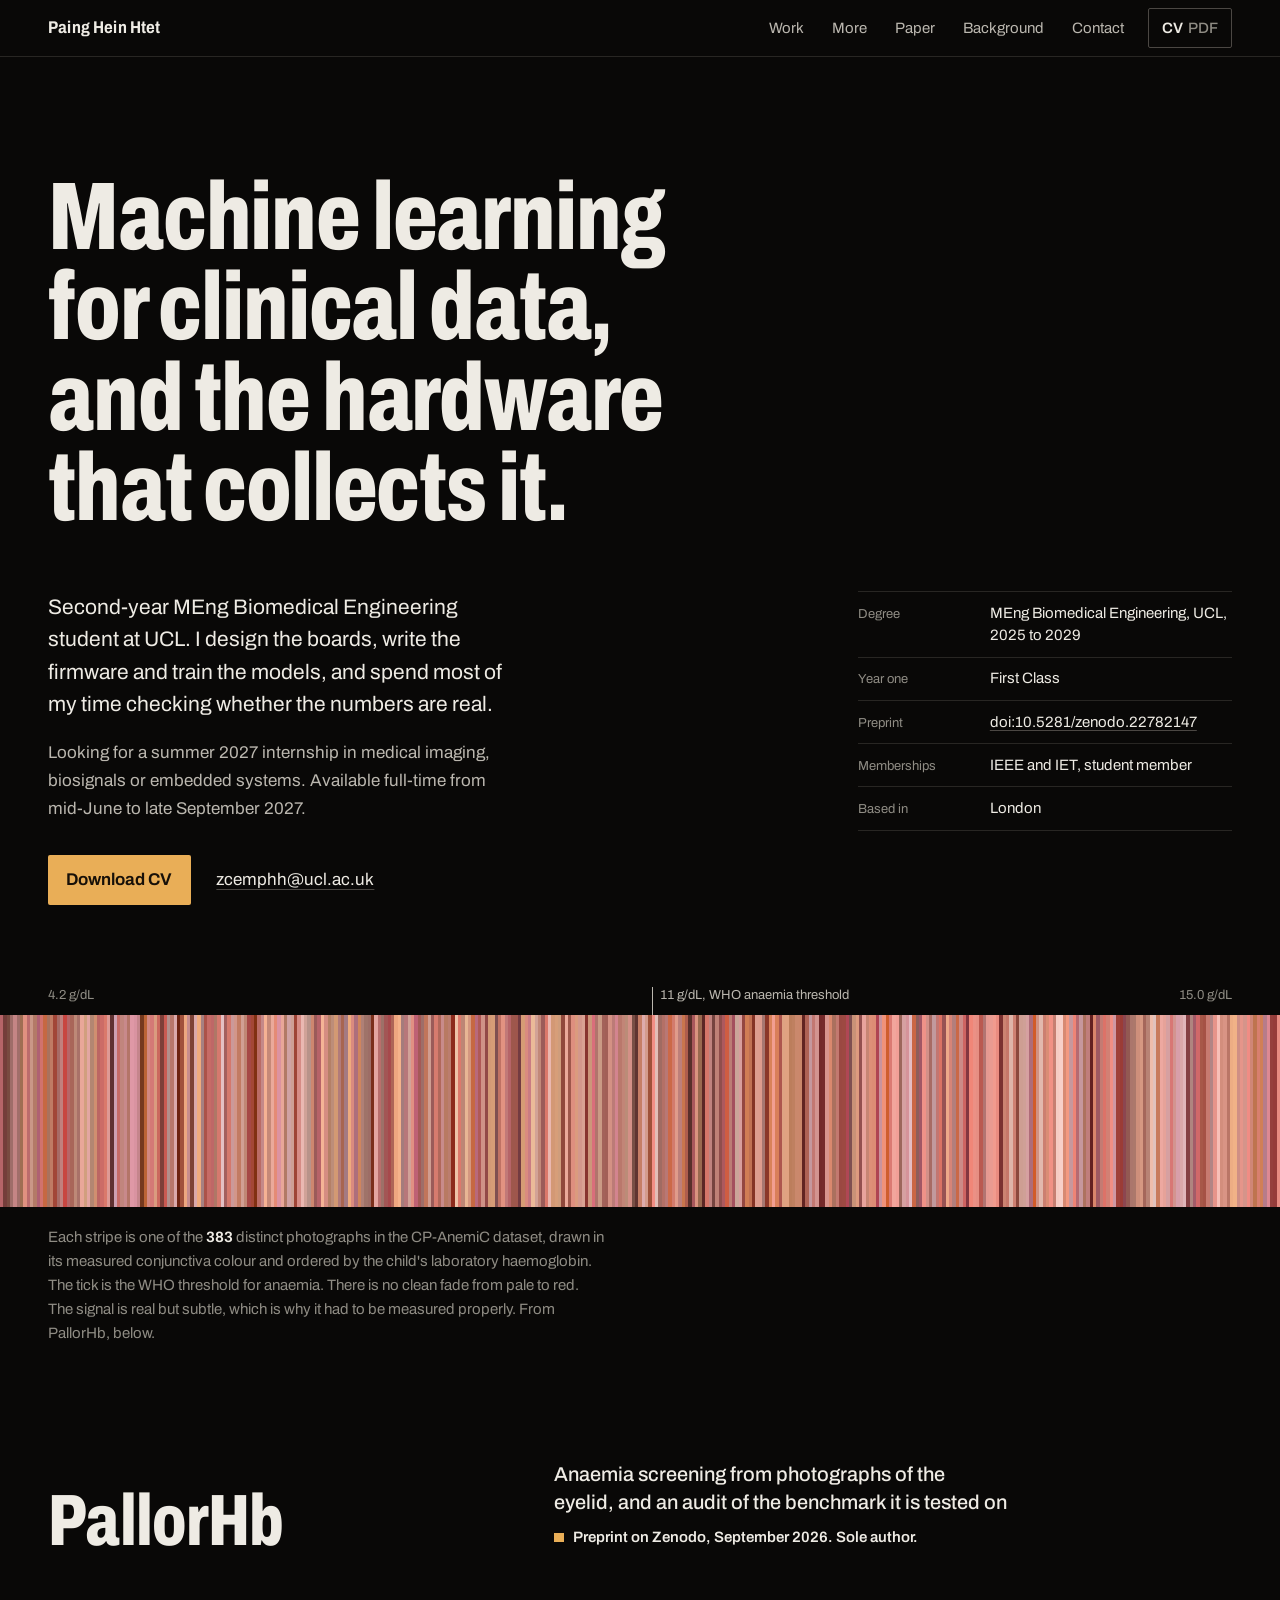
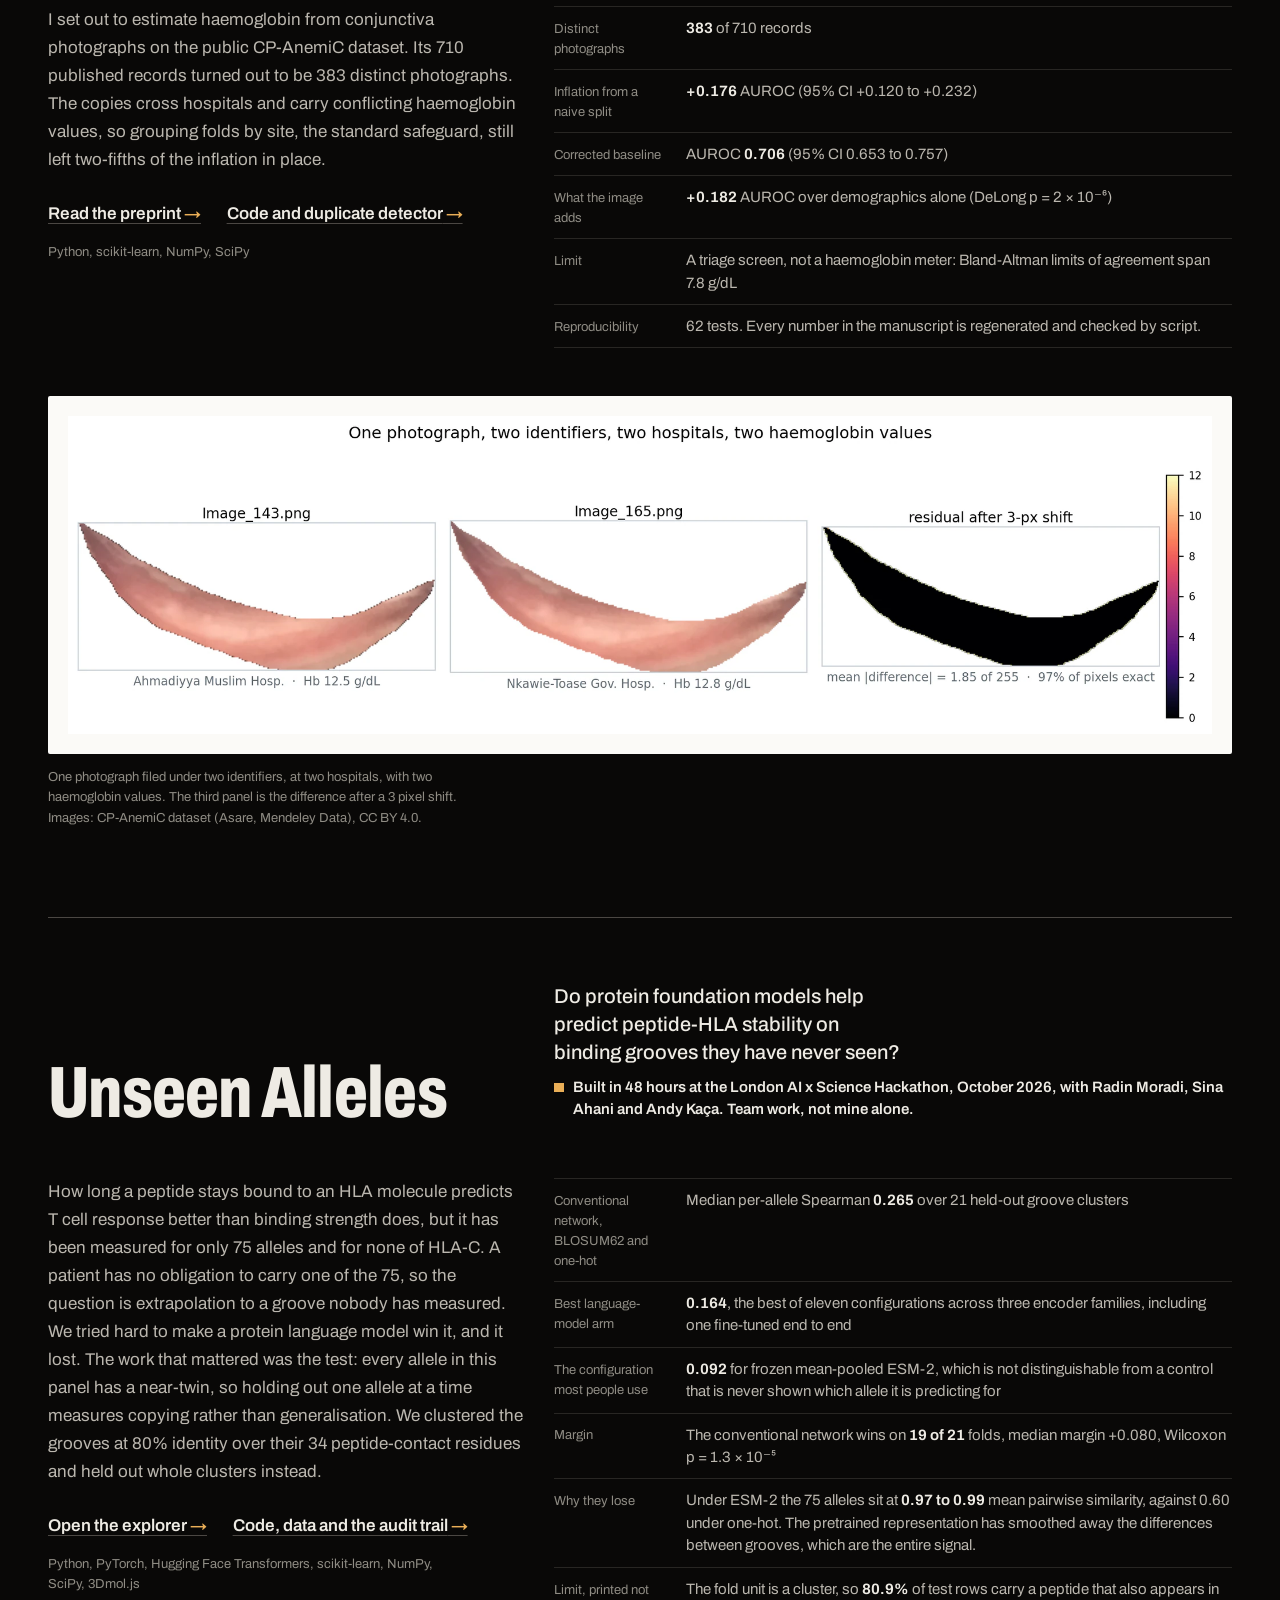
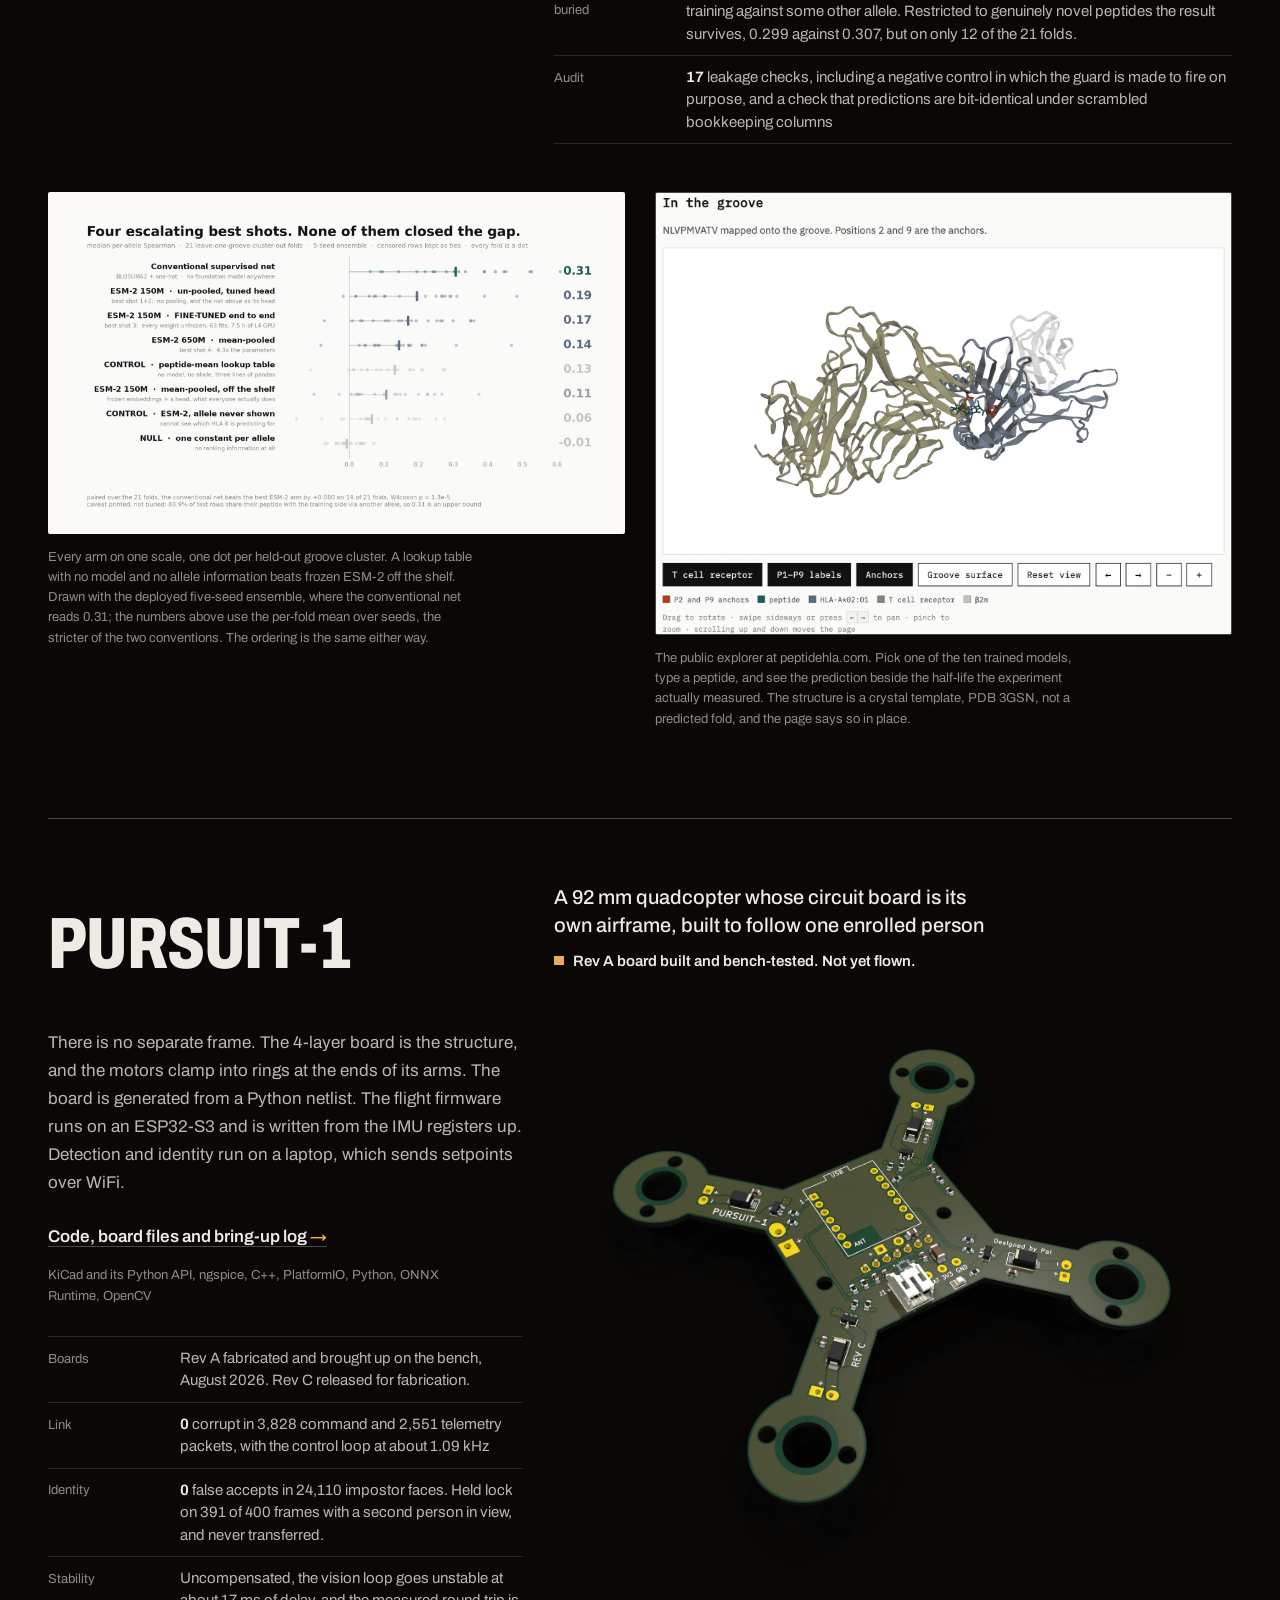
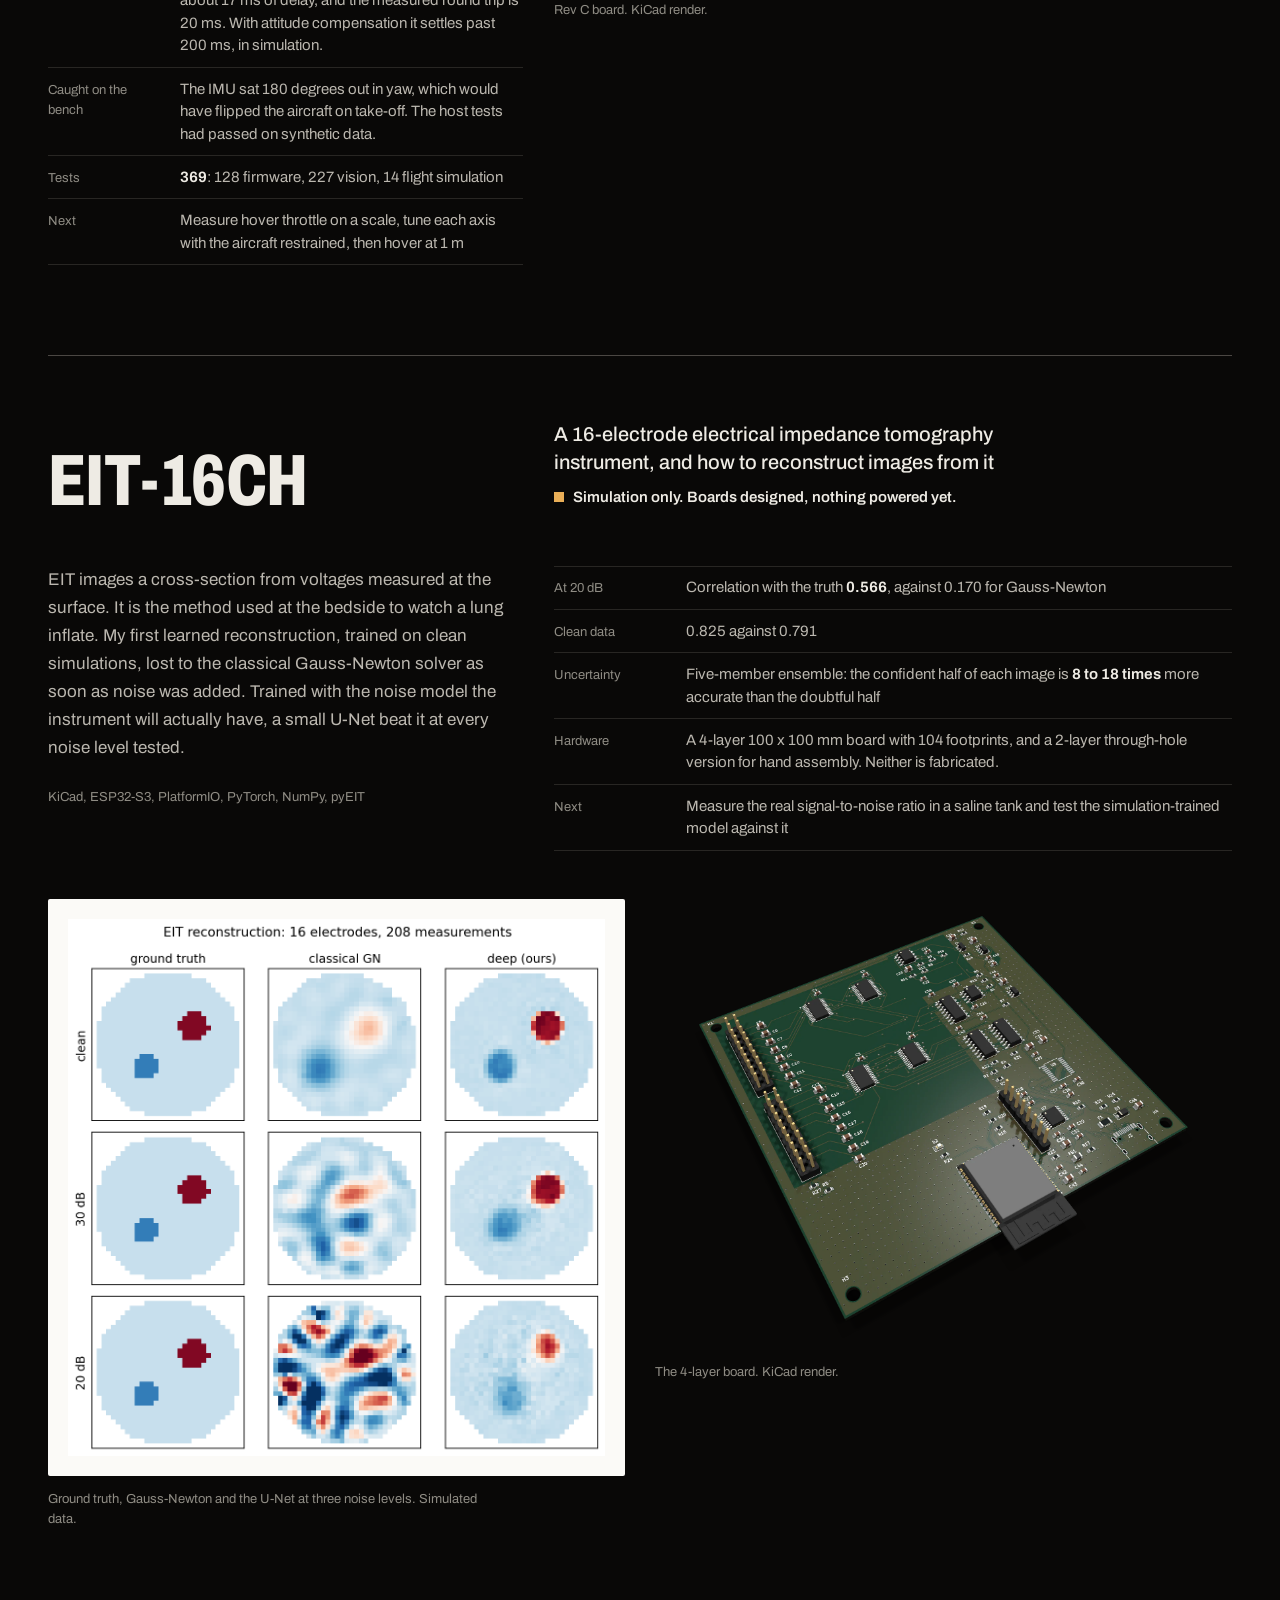
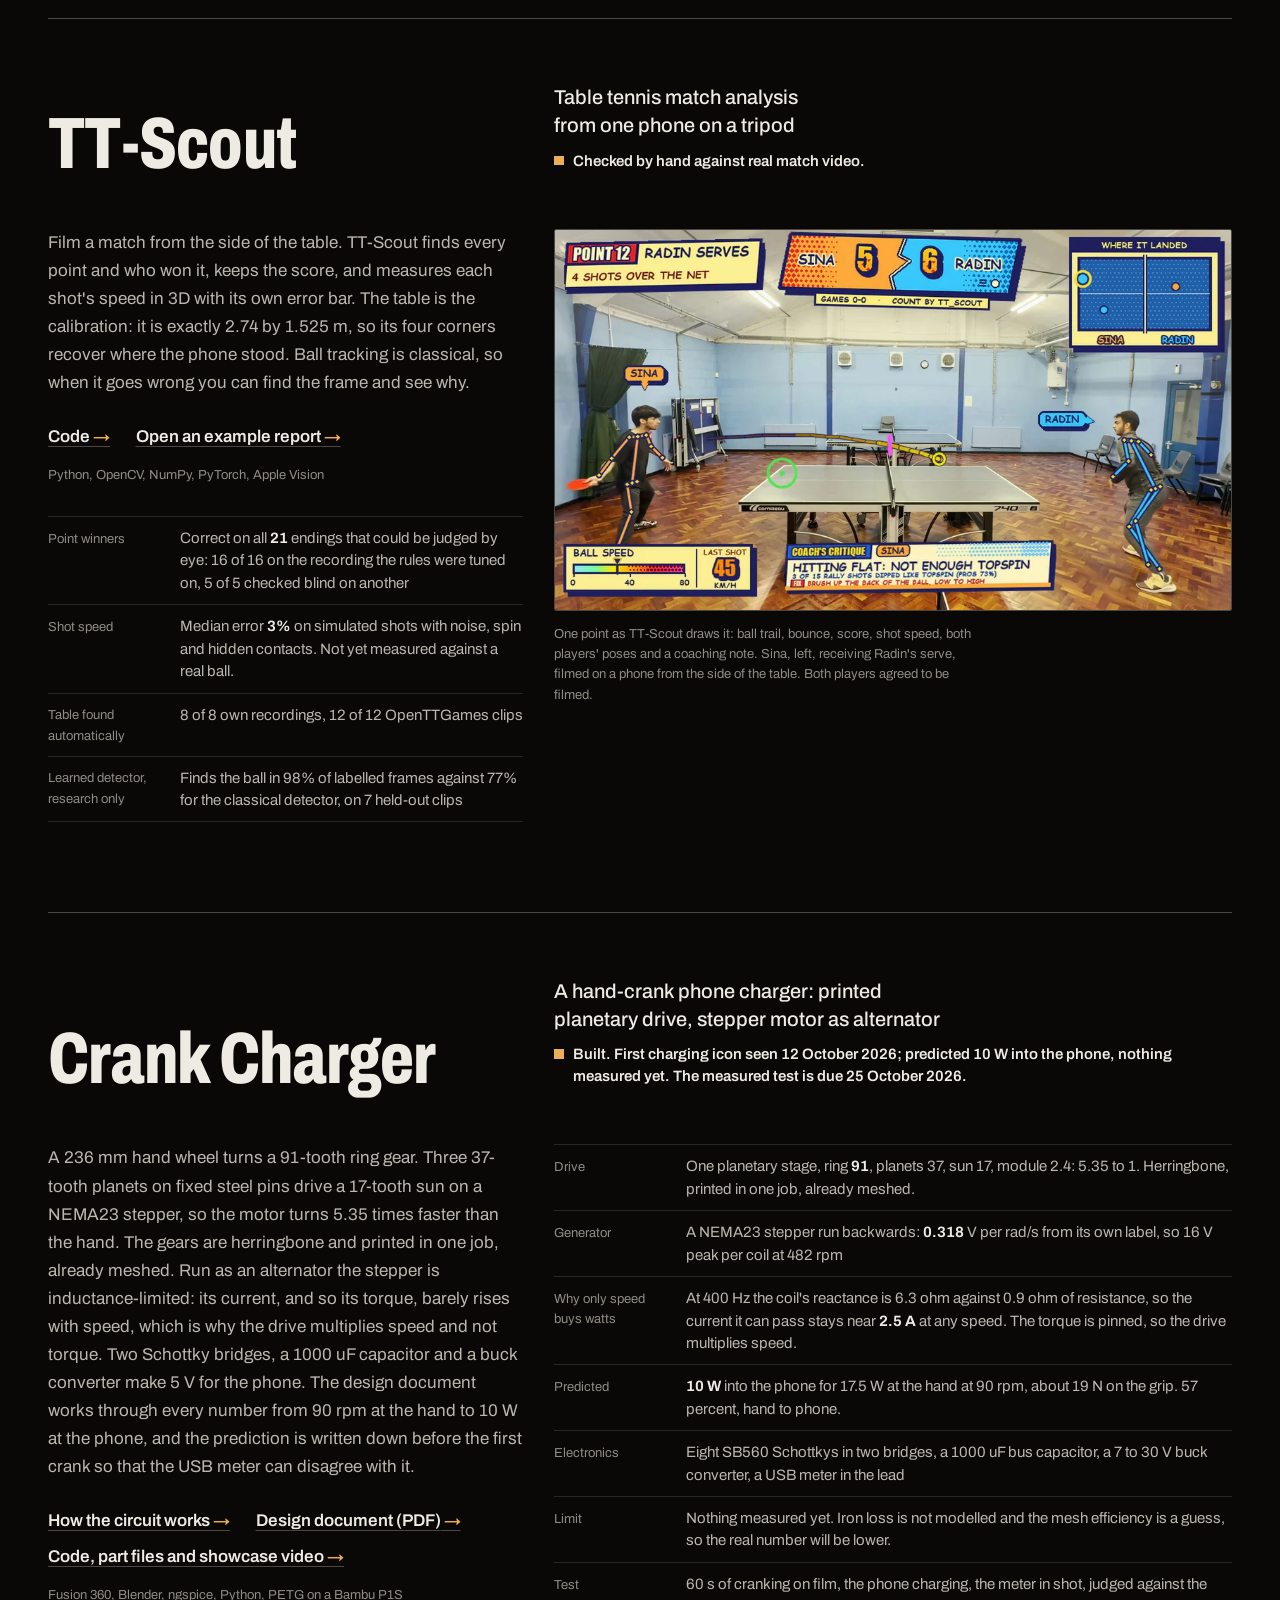
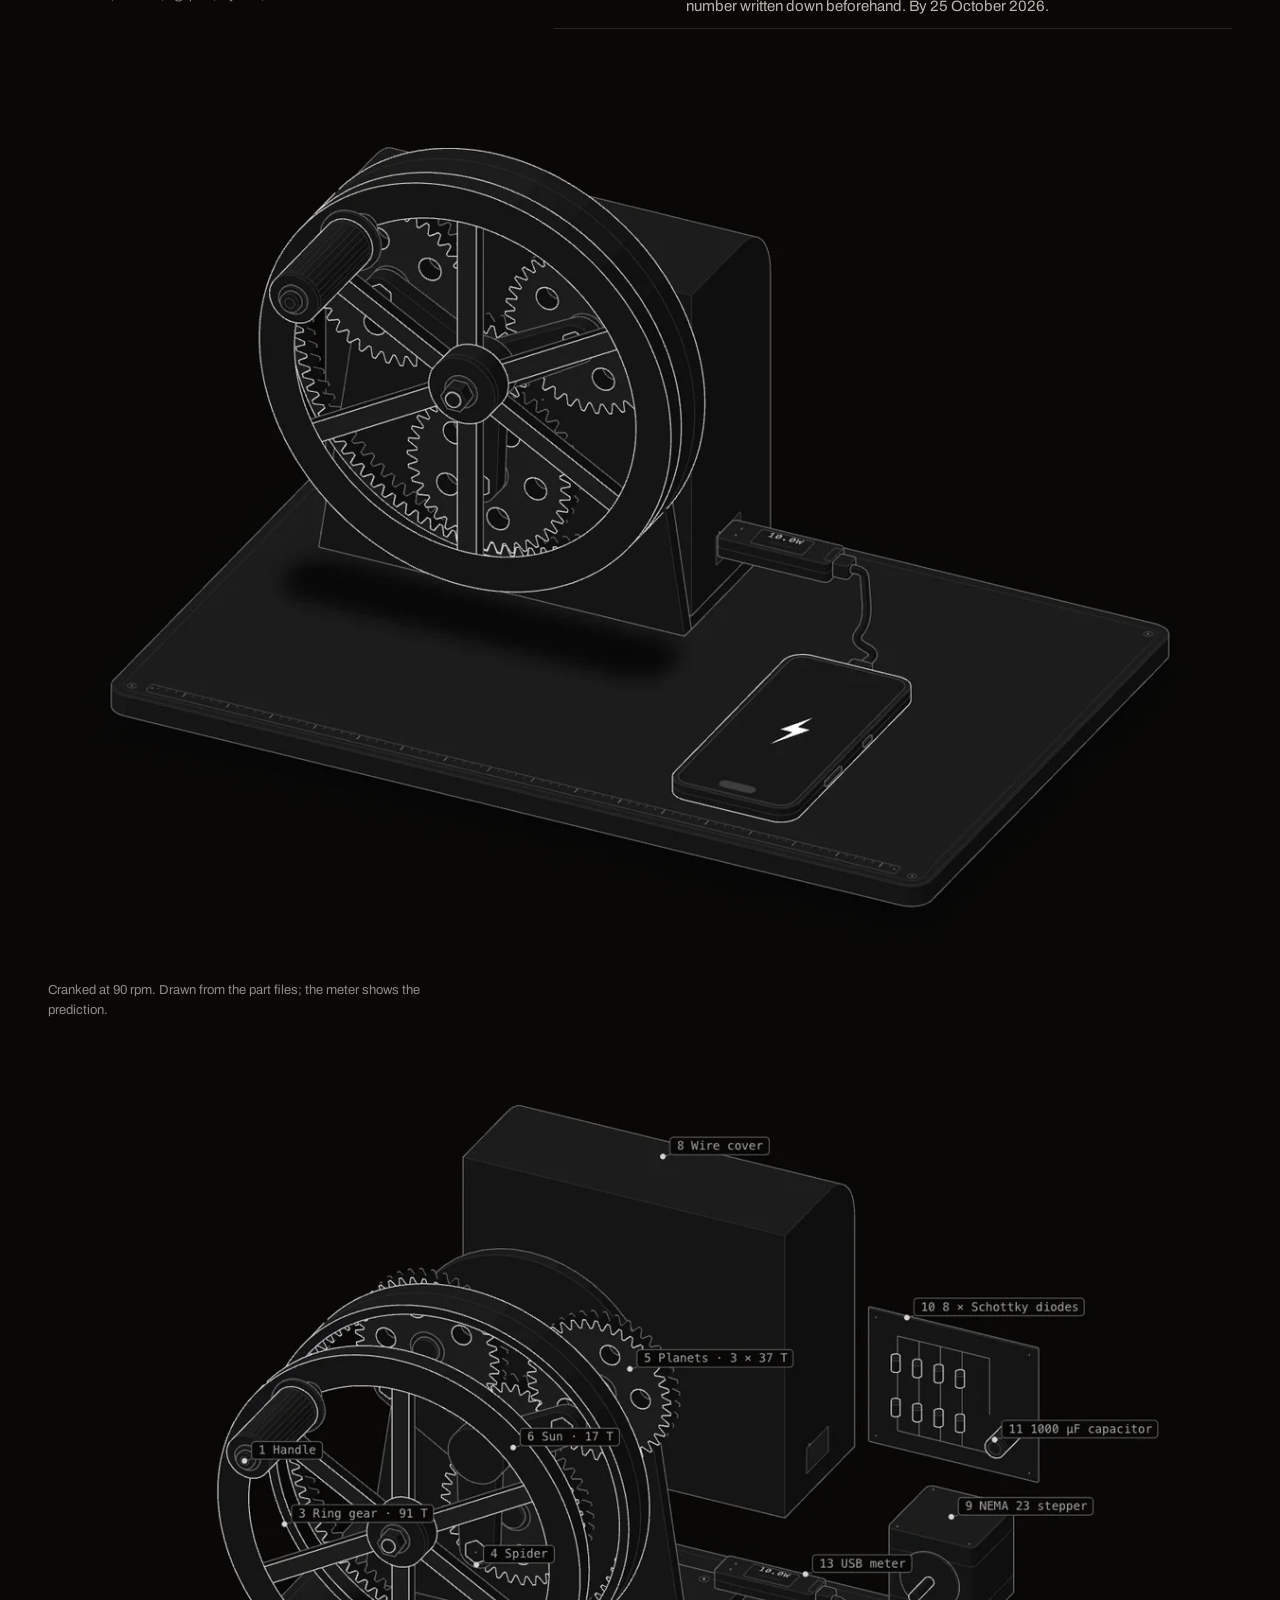
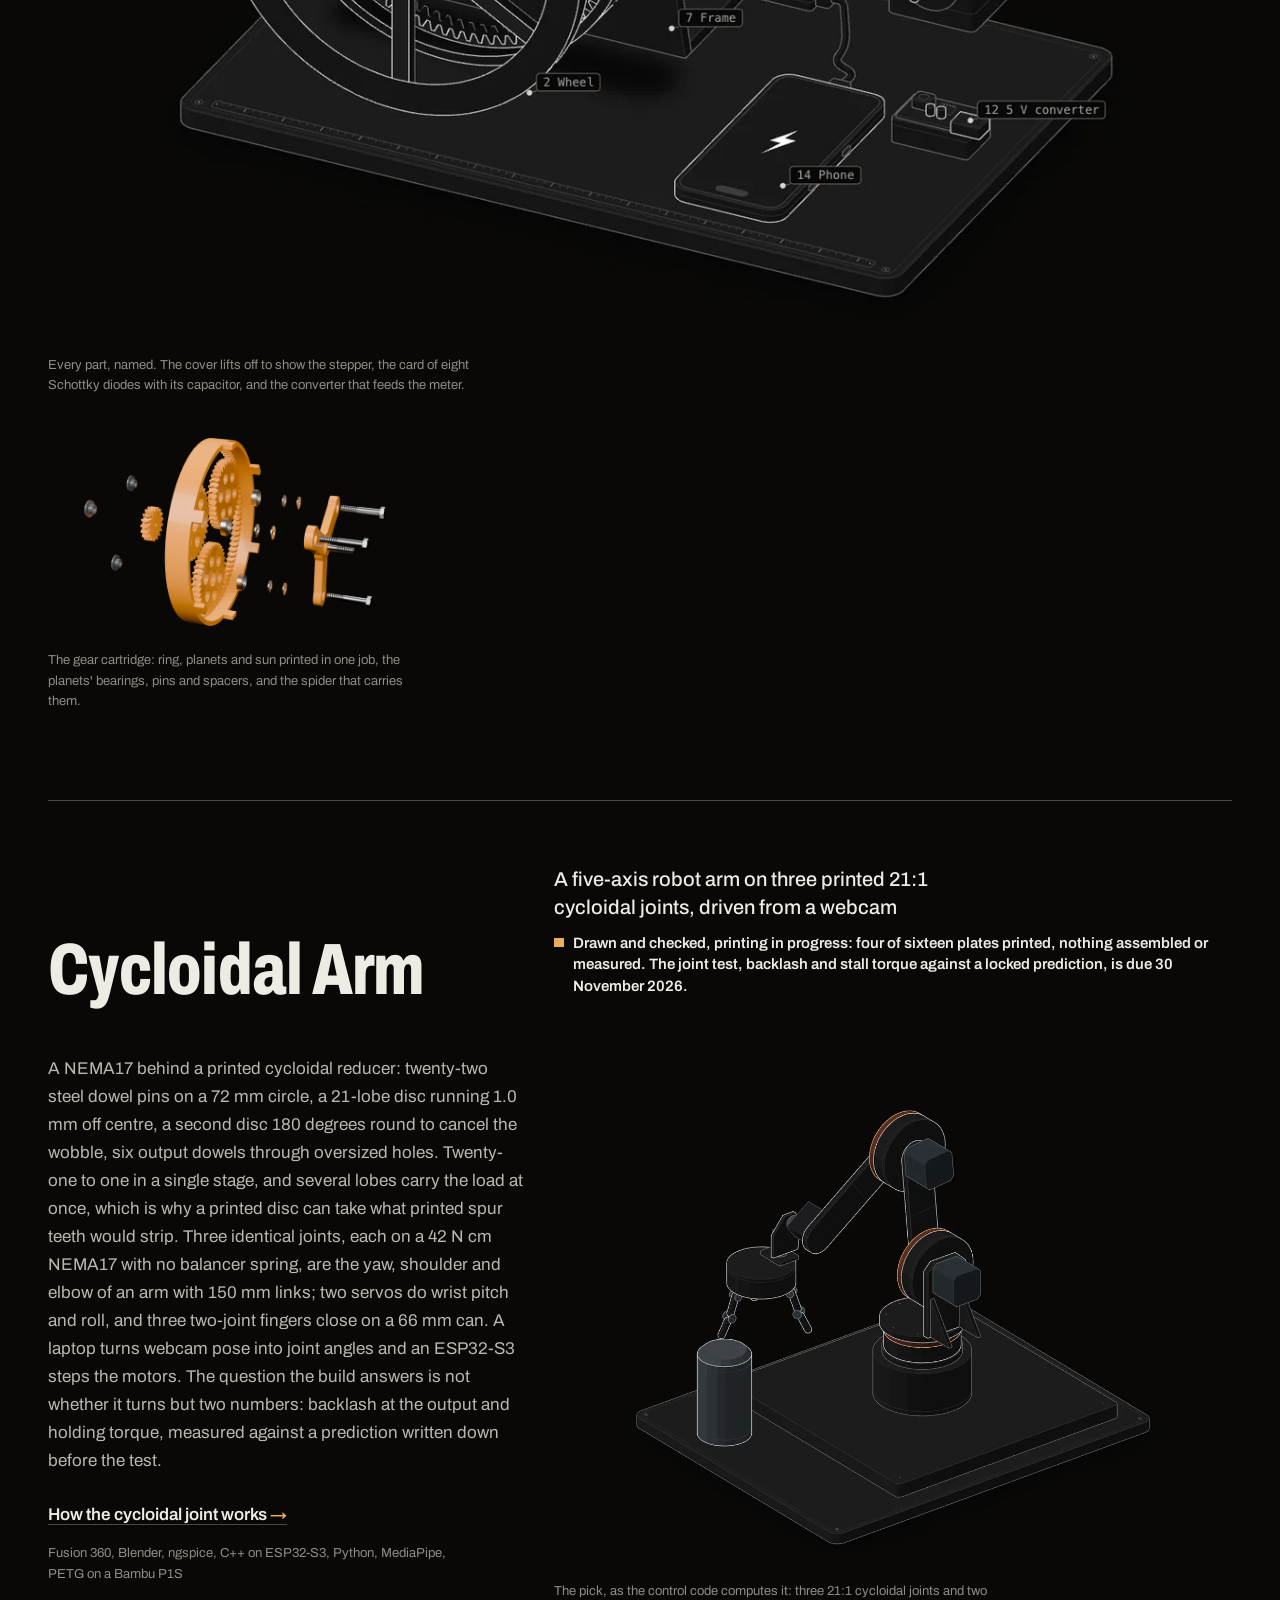
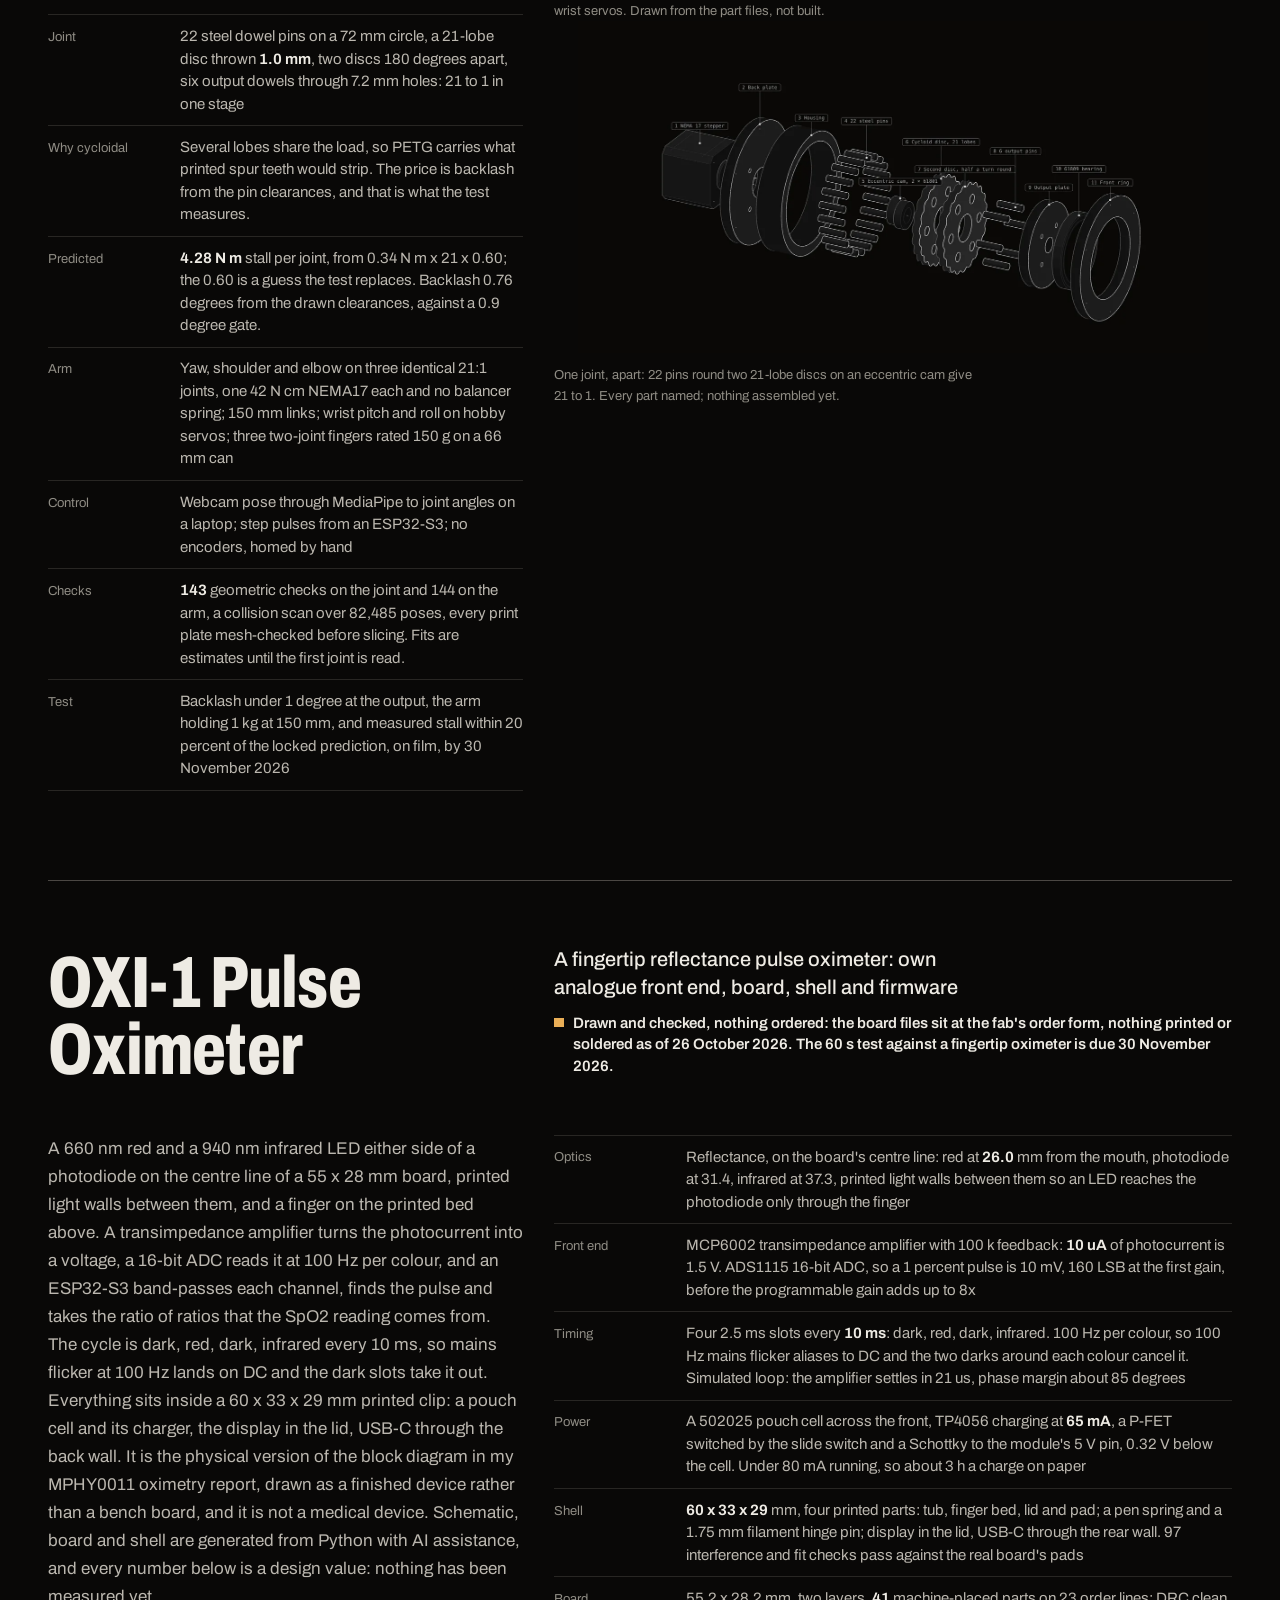
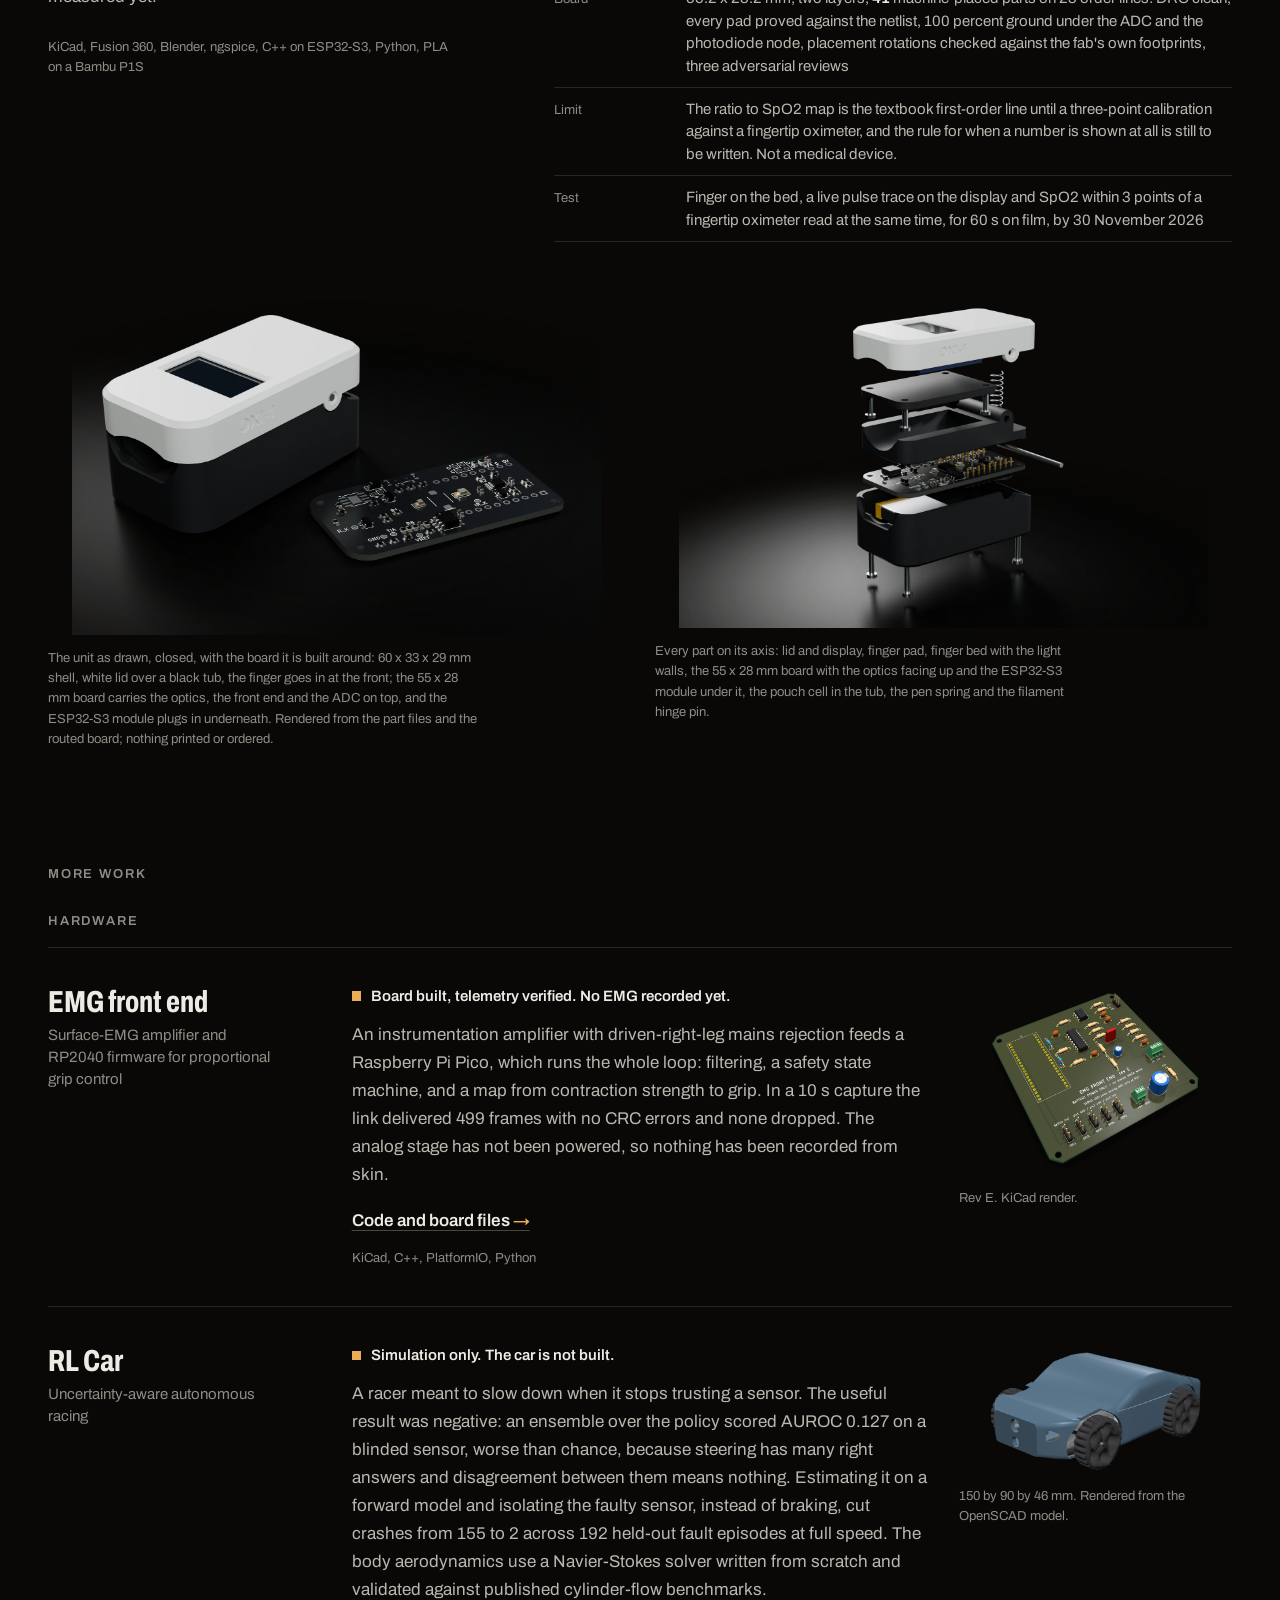
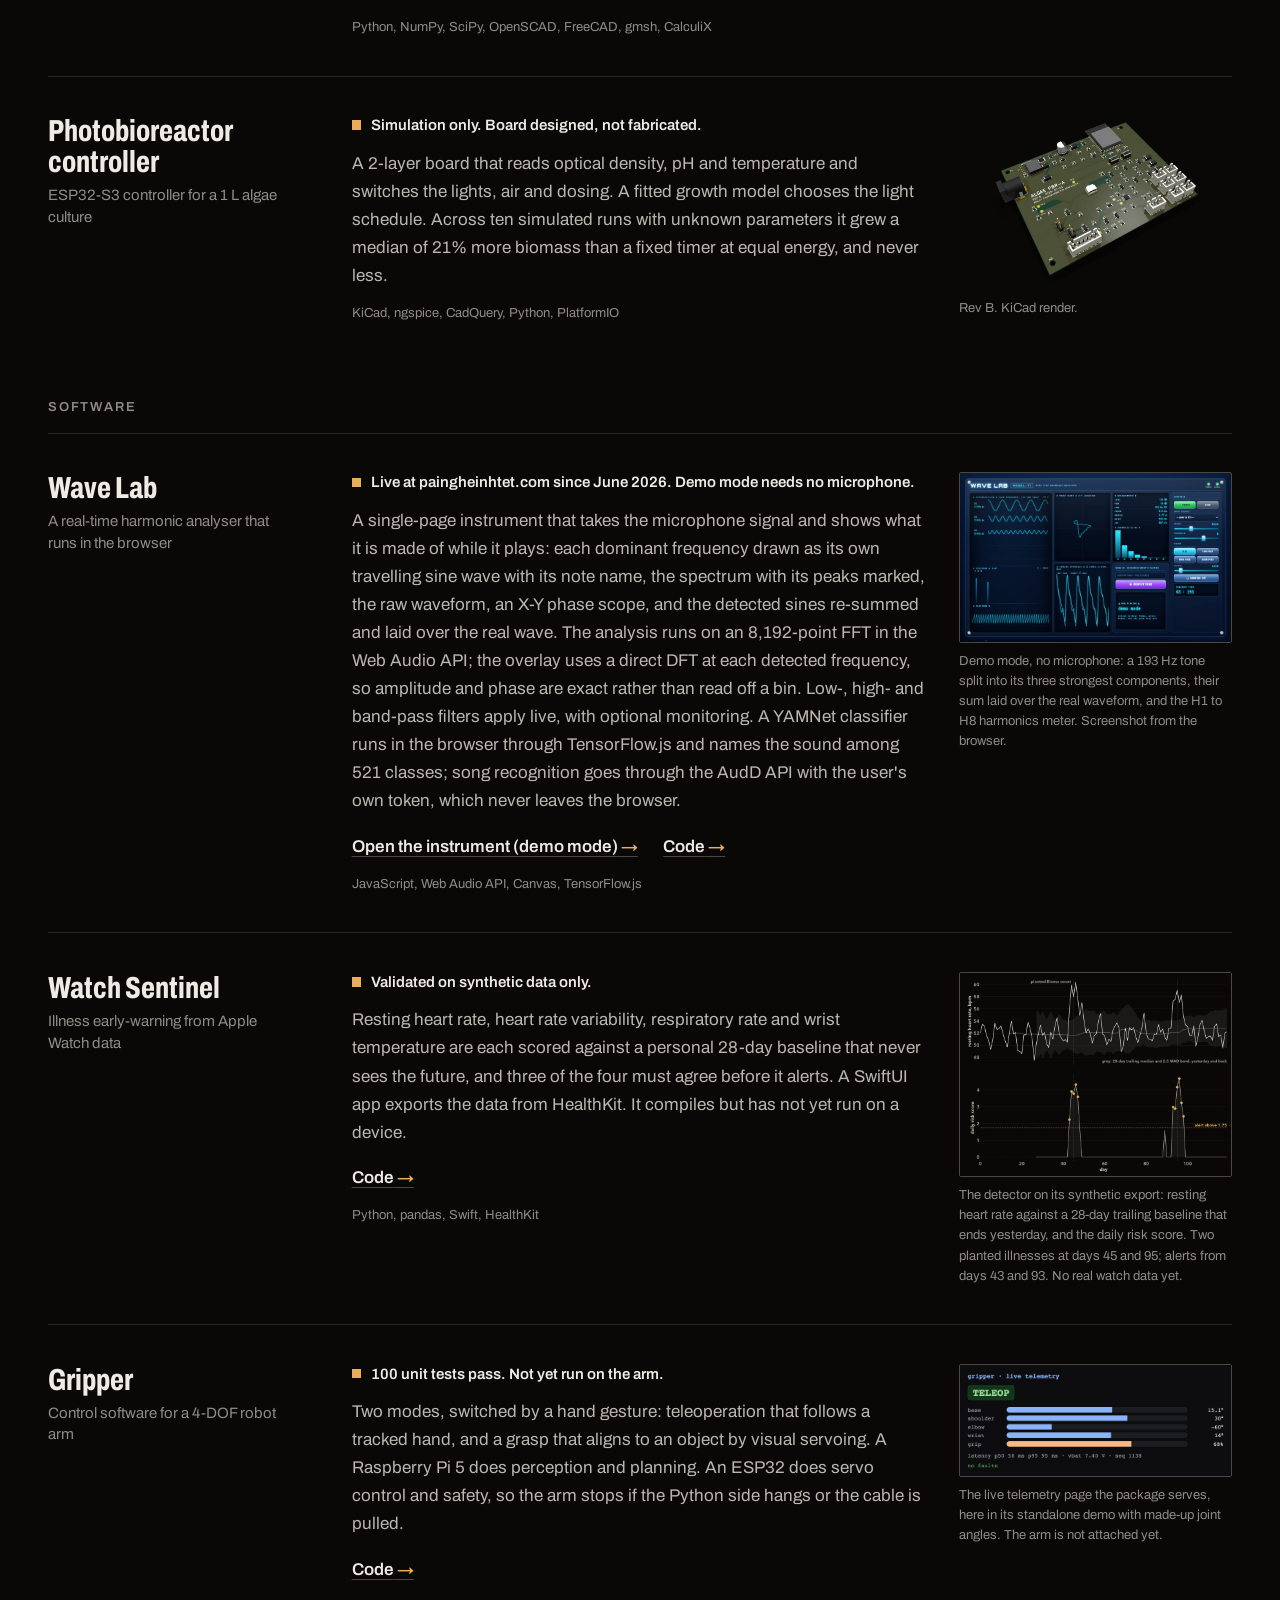
==== index.html @ 7e53668f "Cycloidal Arm: drop the old studio render; the video and the labelled joint replace it" ====
<!doctype html>
<!-- Generated by build.py from content/site.toml. Edit those, not this file. -->
<html lang="en">
<head>
<meta charset="utf-8">
<meta name="viewport" content="width=device-width, initial-scale=1">
<title>Paing Hein Htet</title>
<meta name="description" content="Biomedical engineering student at UCL working on machine learning for clinical data and the hardware that collects it. Preprint on duplicate leakage in a public anaemia benchmark.">
<meta name="author" content="Paing Hein Htet">
<meta name="color-scheme" content="dark">
<meta name="theme-color" content="#090807">
<link rel="canonical" href="https://paingheinhtet.com/">
<meta property="og:type" content="website">
<meta property="og:url" content="https://paingheinhtet.com/">
<meta property="og:site_name" content="Paing Hein Htet">
<meta property="og:title" content="Paing Hein Htet">
<meta property="og:description" content="Machine learning for clinical data, and the hardware that collects it. MEng Biomedical Engineering, UCL.">
<meta property="og:image" content="https://paingheinhtet.com/assets/og.png?v=bfe7c91bf0">
<meta property="og:image:width" content="1200">
<meta property="og:image:height" content="630">
<meta name="twitter:card" content="summary_large_image">
<meta name="twitter:title" content="Paing Hein Htet">
<meta name="twitter:description" content="Machine learning for clinical data, and the hardware that collects it. MEng Biomedical Engineering, UCL.">
<meta name="twitter:image" content="https://paingheinhtet.com/assets/og.png?v=bfe7c91bf0">
<link rel="preconnect" href="https://fonts.googleapis.com">
<link rel="preconnect" href="https://fonts.gstatic.com" crossorigin>
<link rel="stylesheet" href="https://fonts.googleapis.com/css2?family=Archivo:wdth,wght@62..125,100..900&amp;display=swap">
<link rel="stylesheet" href="styles.css?v=2b6fef7b3e">
<script type="application/ld+json">
{
  "@context": "https://schema.org",
  "@type": "Person",
  "name": "Paing Hein Htet",
  "url": "https://paingheinhtet.com/",
  "email": "mailto:zcemphh@ucl.ac.uk",
  "address": {
    "@type": "PostalAddress",
    "addressLocality": "London"
  },
  "alumniOf": {
    "@type": "CollegeOrUniversity",
    "name": "University College London"
  },
  "sameAs": [
    "https://github.com/Pai-88",
    "https://www.linkedin.com/in/paing-hein-htet-3115b4373",
    "https://orcid.org/0009-0004-1172-0852",
    "https://www.kaggle.com/painghtetsw"
  ]
}
</script>
</head>
<body>
<a class="skip" href="#work">Skip to the work</a>

<header class="bar">
  <div class="wrap bar__in">
    <a class="bar__name" href="#top">Paing Hein Htet</a>
    <nav aria-label="Sections">
      <a href="#work">Work</a>
      <a href="#more">More</a>
      <a href="#publication">Paper</a>
      <a href="#background">Background</a>
      <a href="#contact">Contact</a>
    </nav>
    <a class="bar__cv" href="cv.pdf">CV <span>PDF</span></a>
  </div>
</header>

<main id="top">

<section class="hero wrap">
  <h1>Machine learning for clinical data, and the hardware that collects it.</h1>
  <div class="hero__cols">
    <div class="hero__text">
      <p class="lead">Second-year MEng Biomedical Engineering student at UCL. I design the boards, write the firmware and train the models, and spend most of my time checking whether the numbers are real.</p>
      <p class="avail">Looking for a summer 2027 internship in medical imaging, biosignals or embedded systems. Available full-time from mid-June to late September 2027.</p>
      <p class="actions">
        <a class="btn" href="cv.pdf">Download CV</a>
        <a href="mailto:zcemphh@ucl.ac.uk">zcemphh@ucl.ac.uk</a>
      </p>
    </div>
    <dl class="kv hero__facts">
        <div><dt>Degree</dt><dd>MEng Biomedical Engineering, UCL, 2025 to 2029</dd></div>
        <div><dt>Year one</dt><dd>First Class</dd></div>
        <div><dt>Preprint</dt><dd><a href="https://doi.org/10.5281/zenodo.22782147">doi:10.5281/zenodo.22782147</a></dd></div>
        <div><dt>Memberships</dt><dd>IEEE and IET, student member</dd></div>
        <div><dt>Based in</dt><dd>London</dd></div>
    </dl>
  </div>
</section>

<figure class="band">
  <div class="band__axis" aria-hidden="true">
    <span class="band__low">4.2 g/dL</span>
    <span class="band__mark" style="left:50.9%">11 g/dL<i>, WHO anaemia threshold</i></span>
    <span class="band__high">15.0 g/dL</span>
  </div>
  <img class="band__img" src="assets/img/pallorhb_stripes.png" width="2298" height="8" alt="A band of 383 vertical stripes in shades of pink, red and brown, one per photograph, with no visible trend from left to right">
  <figcaption class="wrap"><span>Each stripe is one of the <b>383</b> distinct photographs in the CP-AnemiC dataset, drawn in its measured conjunctiva colour and ordered by the child&#x27;s laboratory haemoglobin. The tick is the WHO threshold for anaemia. There is no clean fade from pale to red. The signal is real but subtle, which is why it had to be measured properly. From PallorHb, below.</span></figcaption>
</figure>

<section class="section wrap" id="work">
  <h2 class="vh">Selected work</h2>
  <article class="work work--wide" id="pallorhb">
    <header class="work__head">
      <h3 class="work__name">PallorHb</h3>
      <div class="work__intro">
        <p class="work__what">Anaemia screening from photographs of the eyelid, and an audit of the benchmark it is tested on</p>
        <p class="status"><span class="mark" aria-hidden="true"></span>Preprint on Zenodo, September 2026. Sole author.</p>
      </div>
    </header>
    <div class="work__body">
      <div class="work__text">
        <p class="work__summary">I set out to estimate haemoglobin from conjunctiva photographs on the public CP-AnemiC dataset. Its 710 published records turned out to be 383 distinct photographs. The copies cross hospitals and carry conflicting haemoglobin values, so grouping folds by site, the standard safeguard, still left two-fifths of the inflation in place.</p>
        <div class="work__more"><p class="links"><a href="https://doi.org/10.5281/zenodo.22782147">Read the preprint</a><a href="https://github.com/Pai-88/pallor-hb">Code and duplicate detector</a></p><p class="tools">Python, scikit-learn, NumPy, SciPy</p></div>
      </div>
      <dl class="kv">
        <div><dt>Distinct photographs</dt><dd><b>383</b> of 710 records</dd></div>
        <div><dt>Inflation from a naive split</dt><dd><b>+0.176</b> AUROC (95% CI +0.120 to +0.232)</dd></div>
        <div><dt>Corrected baseline</dt><dd>AUROC <b>0.706</b> (95% CI 0.653 to 0.757)</dd></div>
        <div><dt>What the image adds</dt><dd><b>+0.182</b> AUROC over demographics alone (DeLong p = 2 × 10⁻⁶)</dd></div>
        <div><dt>Limit</dt><dd>A triage screen, not a haemoglobin meter: Bland-Altman limits of agreement span 7.8 g/dL</dd></div>
        <div><dt>Reproducibility</dt><dd>62 tests. Every number in the manuscript is regenerated and checked by script.</dd></div>
      </dl>
      <div class="work__figs">
        <figure class="fig fig--plate"><div class="fig__in"><img src="assets/img/pallorhb_pair.webp" width="2000" height="556" alt="Figure from the preprint: the same conjunctiva photograph filed as Image_143 at one hospital with haemoglobin 12.5 g/dL and as Image_165 at another with 12.8 g/dL, beside the near-zero difference between them after a 3 pixel shift" loading="lazy" decoding="async"></div><figcaption>One photograph filed under two identifiers, at two hospitals, with two haemoglobin values. The third panel is the difference after a 3 pixel shift. Images: CP-AnemiC dataset (Asare, Mendeley Data), CC BY 4.0.</figcaption></figure>
      </div>
    </div>
  </article>
  <article class="work work--wide" id="unseenalleles">
    <header class="work__head">
      <h3 class="work__name">Unseen Alleles</h3>
      <div class="work__intro">
        <p class="work__what">Do protein foundation models help predict peptide-HLA stability on binding grooves they have never seen?</p>
        <p class="status"><span class="mark" aria-hidden="true"></span>Built in 48 hours at the London AI x Science Hackathon, October 2026, with Radin Moradi, Sina Ahani and Andy Kaça. Team work, not mine alone.</p>
      </div>
    </header>
    <div class="work__body">
      <div class="work__text">
        <p class="work__summary">How long a peptide stays bound to an HLA molecule predicts T cell response better than binding strength does, but it has been measured for only 75 alleles and for none of HLA-C. A patient has no obligation to carry one of the 75, so the question is extrapolation to a groove nobody has measured. We tried hard to make a protein language model win it, and it lost. The work that mattered was the test: every allele in this panel has a near-twin, so holding out one allele at a time measures copying rather than generalisation. We clustered the grooves at 80% identity over their 34 peptide-contact residues and held out whole clusters instead.</p>
        <div class="work__more"><p class="links"><a href="https://peptidehla.com">Open the explorer</a><a href="https://github.com/Pai-88/peptide-hla-stability">Code, data and the audit trail</a></p><p class="tools">Python, PyTorch, Hugging Face Transformers, scikit-learn, NumPy, SciPy, 3Dmol.js</p></div>
      </div>
      <dl class="kv">
        <div><dt>Conventional network, BLOSUM62 and one-hot</dt><dd>Median per-allele Spearman <b>0.265</b> over 21 held-out groove clusters</dd></div>
        <div><dt>Best language-model arm</dt><dd><b>0.164</b>, the best of eleven configurations across three encoder families, including one fine-tuned end to end</dd></div>
        <div><dt>The configuration most people use</dt><dd><b>0.092</b> for frozen mean-pooled ESM-2, which is not distinguishable from a control that is never shown which allele it is predicting for</dd></div>
        <div><dt>Margin</dt><dd>The conventional network wins on <b>19 of 21</b> folds, median margin +0.080, Wilcoxon p = 1.3 × 10⁻⁵</dd></div>
        <div><dt>Why they lose</dt><dd>Under ESM-2 the 75 alleles sit at <b>0.97 to 0.99</b> mean pairwise similarity, against 0.60 under one-hot. The pretrained representation has smoothed away the differences between grooves, which are the entire signal.</dd></div>
        <div><dt>Limit, printed not buried</dt><dd>The fold unit is a cluster, so <b>80.9%</b> of test rows carry a peptide that also appears in training against some other allele. Restricted to genuinely novel peptides the result survives, 0.299 against 0.307, but on only 12 of the 21 folds.</dd></div>
        <div><dt>Audit</dt><dd><b>17</b> leakage checks, including a negative control in which the guard is made to fire on purpose, and a check that predictions are bit-identical under scrambled bookkeeping columns</dd></div>
      </dl>
      <div class="work__figs">
        <figure class="fig fig--plate"><div class="fig__in"><img src="assets/img/unseen_alleles_ladder.webp" width="1600" height="900" alt="A ladder chart titled Four escalating best shots, none of them closed the gap. Eight rows, one per model, each a horizontal line of 21 dots with a thick median tick. The conventional supervised net sits highest at 0.31, then ESM-2 un-pooled at 0.19, fine-tuned at 0.17, ESM-2 650M at 0.14, a peptide-mean lookup table at 0.13, off-the-shelf ESM-2 at 0.11, an allele-blind control at 0.06 and a null at minus 0.01." loading="lazy" decoding="async"></div><figcaption>Every arm on one scale, one dot per held-out groove cluster. A lookup table with no model and no allele information beats frozen ESM-2 off the shelf. Drawn with the deployed five-seed ensemble, where the conventional net reads 0.31; the numbers above use the per-fold mean over seeds, the stricter of the two conventions. The ordering is the same either way.</figcaption></figure>
        <figure class="fig fig--frame"><div class="fig__in"><img src="assets/img/unseen_alleles_explorer.webp" width="1600" height="1228" alt="The explorer&#x27;s structure tab: a nine-residue peptide in teal lying in the slate binding groove of HLA-A*02:01, its two anchor positions in brick, with a T cell receptor in olive docked across the top, above buttons for the receptor, the position labels, the anchors and the groove surface." loading="lazy" decoding="async"></div><figcaption>The public explorer at peptidehla.com. Pick one of the ten trained models, type a peptide, and see the prediction beside the half-life the experiment actually measured. The structure is a crystal template, PDB 3GSN, not a predicted fold, and the page says so in place.</figcaption></figure>
      </div>
    </div>
  </article>
  <article class="work work--side" id="pursuit">
    <header class="work__head">
      <h3 class="work__name">PURSUIT-1</h3>
      <div class="work__intro">
        <p class="work__what">A 92 mm quadcopter whose circuit board is its own airframe, built to follow one enrolled person</p>
        <p class="status"><span class="mark" aria-hidden="true"></span>Rev A board built and bench-tested. Not yet flown.</p>
      </div>
    </header>
    <div class="work__body">
      <div class="work__text">
        <p class="work__summary">There is no separate frame. The 4-layer board is the structure, and the motors clamp into rings at the ends of its arms. The board is generated from a Python netlist. The flight firmware runs on an ESP32-S3 and is written from the IMU registers up. Detection and identity run on a laptop, which sends setpoints over WiFi.</p>
        <div class="work__more"><p class="links"><a href="https://github.com/Pai-88/pursuit-drone">Code, board files and bring-up log</a></p><p class="tools">KiCad and its Python API, ngspice, C++, PlatformIO, Python, ONNX Runtime, OpenCV</p></div>
        <dl class="kv">
        <div><dt>Boards</dt><dd>Rev A fabricated and brought up on the bench, August 2026. Rev C released for fabrication.</dd></div>
        <div><dt>Link</dt><dd><b>0</b> corrupt in 3,828 command and 2,551 telemetry packets, with the control loop at about 1.09 kHz</dd></div>
        <div><dt>Identity</dt><dd><b>0</b> false accepts in 24,110 impostor faces. Held lock on 391 of 400 frames with a second person in view, and never transferred.</dd></div>
        <div><dt>Stability</dt><dd>Uncompensated, the vision loop goes unstable at about 17 ms of delay, and the measured round trip is 20 ms. With attitude compensation it settles past 200 ms, in simulation.</dd></div>
        <div><dt>Caught on the bench</dt><dd>The IMU sat 180 degrees out in yaw, which would have flipped the aircraft on take-off. The host tests had passed on synthetic data.</dd></div>
        <div><dt>Tests</dt><dd><b>369</b>: 128 firmware, 227 vision, 14 flight simulation</dd></div>
        <div><dt>Next</dt><dd>Measure hover throttle on a scale, tune each axis with the aircraft restrained, then hover at 1 m</dd></div>
      </dl>
      </div>
      <div class="work__figs">
        <figure class="fig fig--render"><div class="fig__in"><img src="assets/img/board_pursuit.webp" width="1485" height="1316" alt="Render of the PURSUIT-1 board: an X-shaped circuit board with a motor ring at the end of each of its four arms, marked REV C" loading="lazy" decoding="async"></div><figcaption>Rev C board. KiCad render.</figcaption></figure>
      </div>
    </div>
  </article>
  <article class="work work--wide" id="eit">
    <header class="work__head">
      <h3 class="work__name">EIT-16CH</h3>
      <div class="work__intro">
        <p class="work__what">A 16-electrode electrical impedance tomography instrument, and how to reconstruct images from it</p>
        <p class="status"><span class="mark" aria-hidden="true"></span>Simulation only. Boards designed, nothing powered yet.</p>
      </div>
    </header>
    <div class="work__body">
      <div class="work__text">
        <p class="work__summary">EIT images a cross-section from voltages measured at the surface. It is the method used at the bedside to watch a lung inflate. My first learned reconstruction, trained on clean simulations, lost to the classical Gauss-Newton solver as soon as noise was added. Trained with the noise model the instrument will actually have, a small U-Net beat it at every noise level tested.</p>
        <div class="work__more"><p class="tools">KiCad, ESP32-S3, PlatformIO, PyTorch, NumPy, pyEIT</p></div>
      </div>
      <dl class="kv">
        <div><dt>At 20 dB</dt><dd>Correlation with the truth <b>0.566</b>, against 0.170 for Gauss-Newton</dd></div>
        <div><dt>Clean data</dt><dd>0.825 against 0.791</dd></div>
        <div><dt>Uncertainty</dt><dd>Five-member ensemble: the confident half of each image is <b>8 to 18 times</b> more accurate than the doubtful half</dd></div>
        <div><dt>Hardware</dt><dd>A 4-layer 100 x 100 mm board with 104 footprints, and a 2-layer through-hole version for hand assembly. Neither is fabricated.</dd></div>
        <div><dt>Next</dt><dd>Measure the real signal-to-noise ratio in a saline tank and test the simulation-trained model against it</dd></div>
      </dl>
      <div class="work__figs">
        <figure class="fig fig--plate"><div class="fig__in"><img src="assets/img/eit_recon.webp" width="1104" height="1105" alt="Grid of reconstructions: ground truth, classical Gauss-Newton and the learned method, on clean data and at 30 dB and 20 dB of noise. The classical images break up as noise rises; the learned ones keep both inclusions." loading="lazy" decoding="async"></div><figcaption>Ground truth, Gauss-Newton and the U-Net at three noise levels. Simulated data.</figcaption></figure>
        <figure class="fig fig--render"><div class="fig__in"><img src="assets/img/board_eit16.webp" width="1600" height="1365" alt="Render of the EIT-16CH measurement board: a square board with multiplexers, amplifiers and an ESP32-S3 module" loading="lazy" decoding="async"></div><figcaption>The 4-layer board. KiCad render.</figcaption></figure>
      </div>
    </div>
  </article>
  <article class="work work--side" id="ttscout">
    <header class="work__head">
      <h3 class="work__name">TT-Scout</h3>
      <div class="work__intro">
        <p class="work__what">Table tennis match analysis from one phone on a tripod</p>
        <p class="status"><span class="mark" aria-hidden="true"></span>Checked by hand against real match video.</p>
      </div>
    </header>
    <div class="work__body">
      <div class="work__text">
        <p class="work__summary">Film a match from the side of the table. TT-Scout finds every point and who won it, keeps the score, and measures each shot&#x27;s speed in 3D with its own error bar. The table is the calibration: it is exactly 2.74 by 1.525 m, so its four corners recover where the phone stood. Ball tracking is classical, so when it goes wrong you can find the frame and see why.</p>
        <div class="work__more"><p class="links"><a href="https://github.com/Pai-88/tt-scout">Code</a><a href="tt-scout/report.html">Open an example report</a></p><p class="tools">Python, OpenCV, NumPy, PyTorch, Apple Vision</p></div>
        <dl class="kv">
        <div><dt>Point winners</dt><dd>Correct on all <b>21</b> endings that could be judged by eye: 16 of 16 on the recording the rules were tuned on, 5 of 5 checked blind on another</dd></div>
        <div><dt>Shot speed</dt><dd>Median error <b>3%</b> on simulated shots with noise, spin and hidden contacts. Not yet measured against a real ball.</dd></div>
        <div><dt>Table found automatically</dt><dd>8 of 8 own recordings, 12 of 12 OpenTTGames clips</dd></div>
        <div><dt>Learned detector, research only</dt><dd>Finds the ball in 98% of labelled frames against 77% for the classical detector, on 7 held-out clips</dd></div>
      </dl>
      </div>
      <div class="work__figs">
        <figure class="fig fig--frame"><div class="fig__in"><img src="assets/img/ttscout_sina.webp" width="960" height="540" alt="A frame from a generated point clip: Sina and Radin at a table in a sports hall, pose skeletons drawn on both players, the ball&#x27;s trail over the net with the bounce ringed, a scoreboard reading Sina 5 Radin 6, a ball speed gauge at 45 km/h, a small table diagram of where each shot landed, and a coach&#x27;s note about topspin" loading="lazy" decoding="async"></div><figcaption>One point as TT-Scout draws it: ball trail, bounce, score, shot speed, both players&#x27; poses and a coaching note. Sina, left, receiving Radin&#x27;s serve, filmed on a phone from the side of the table. Both players agreed to be filmed.</figcaption></figure>
      </div>
    </div>
  </article>
  <article class="work work--wide" id="crank">
    <header class="work__head">
      <h3 class="work__name">Crank Charger</h3>
      <div class="work__intro">
        <p class="work__what">A hand-crank phone charger: printed planetary drive, stepper motor as alternator</p>
        <p class="status"><span class="mark" aria-hidden="true"></span>Built. First charging icon seen 12 October 2026; predicted 10 W into the phone, nothing measured yet. The measured test is due 25 October 2026.</p>
      </div>
    </header>
    <div class="work__body">
      <div class="work__text">
        <p class="work__summary">A 236 mm hand wheel turns a 91-tooth ring gear. Three 37-tooth planets on fixed steel pins drive a 17-tooth sun on a NEMA23 stepper, so the motor turns 5.35 times faster than the hand. The gears are herringbone and printed in one job, already meshed. Run as an alternator the stepper is inductance-limited: its current, and so its torque, barely rises with speed, which is why the drive multiplies speed and not torque. Two Schottky bridges, a 1000 uF capacitor and a buck converter make 5 V for the phone. The design document works through every number from 90 rpm at the hand to 10 W at the phone, and the prediction is written down before the first crank so that the USB meter can disagree with it.</p>
        <div class="work__more"><p class="links"><a href="crank-charger/circuit.html">How the circuit works</a><a href="crank-charger/design-document.pdf">Design document (PDF)</a><a href="https://github.com/Pai-88/crank-charger">Code, part files and showcase video</a></p><p class="tools">Fusion 360, Blender, ngspice, Python, PETG on a Bambu P1S</p></div>
      </div>
      <dl class="kv">
        <div><dt>Drive</dt><dd>One planetary stage, ring <b>91</b>, planets 37, sun 17, module 2.4: 5.35 to 1. Herringbone, printed in one job, already meshed.</dd></div>
        <div><dt>Generator</dt><dd>A NEMA23 stepper run backwards: <b>0.318</b> V per rad/s from its own label, so 16 V peak per coil at 482 rpm</dd></div>
        <div><dt>Why only speed buys watts</dt><dd>At 400 Hz the coil&#x27;s reactance is 6.3 ohm against 0.9 ohm of resistance, so the current it can pass stays near <b>2.5 A</b> at any speed. The torque is pinned, so the drive multiplies speed.</dd></div>
        <div><dt>Predicted</dt><dd><b>10 W</b> into the phone for 17.5 W at the hand at 90 rpm, about 19 N on the grip. 57 percent, hand to phone.</dd></div>
        <div><dt>Electronics</dt><dd>Eight SB560 Schottkys in two bridges, a 1000 uF bus capacitor, a 7 to 30 V buck converter, a USB meter in the lead</dd></div>
        <div><dt>Limit</dt><dd>Nothing measured yet. Iron loss is not modelled and the mesh efficiency is a guess, so the real number will be lower.</dd></div>
        <div><dt>Test</dt><dd>60 s of cranking on film, the phone charging, the meter in shot, judged against the number written down beforehand. By 25 October 2026.</dd></div>
      </dl>
      <div class="work__figs">
        <figure class="fig fig--render fig--wide"><div class="fig__in"><video src="assets/video/crank_figure.mp4" poster="assets/img/crank_figure_poster.webp" width="1200" height="941" autoplay muted loop playsinline preload="metadata" aria-label="Animated line drawing of the crank charger on a bench, cranked at 90 rpm while the view slowly swings round it: the spoked wheel and handle turn the ring gear, three planets and the sun, the printed cover sits behind the wall, and a USB lead runs from the meter to a phone showing a charging bolt."></video></div><figcaption>Cranked at 90 rpm. Drawn from the part files; the meter shows the prediction.</figcaption></figure>
        <figure class="fig fig--render fig--wide"><div class="fig__in"><img src="assets/img/crank_figure_exploded.webp" width="1200" height="941" alt="Line drawing of the crank charger taken apart, every part numbered and named: 1 handle, 2 wheel, 3 ring gear with 91 teeth, 4 spider, 5 three planets with 37 teeth, 6 sun with 17 teeth, 7 frame, 8 wire cover, 9 NEMA 23 stepper, 10 eight Schottky diodes on a card, 11 the 1000 uF capacitor, 12 the 5 V converter, 13 USB meter and 14 phone." loading="lazy" decoding="async"></div><figcaption>Every part, named. The cover lifts off to show the stepper, the card of eight Schottky diodes with its capacitor, and the converter that feeds the meter.</figcaption></figure>
        <figure class="fig fig--render"><div class="fig__in"><img src="assets/img/crank_cartridge.webp" width="1400" height="909" alt="Render of the gear cartridge pulled apart: an orange herringbone ring gear with three planets inside it, the small sun gear and three pin spacers to its left, six steel washers and three bearings in the air, and the orange three-armed spider with its three M8 pin bolts and the axle bolt to the right" loading="lazy" decoding="async"></div><figcaption>The gear cartridge: ring, planets and sun printed in one job, the planets&#x27; bearings, pins and spacers, and the spider that carries them.</figcaption></figure>
      </div>
    </div>
  </article>
  <article class="work work--side" id="cyclo">
    <header class="work__head">
      <h3 class="work__name">Cycloidal Arm</h3>
      <div class="work__intro">
        <p class="work__what">A five-axis robot arm on three printed 21:1 cycloidal joints, driven from a webcam</p>
        <p class="status"><span class="mark" aria-hidden="true"></span>Drawn and checked, printing in progress: four of sixteen plates printed, nothing assembled or measured. The joint test, backlash and stall torque against a locked prediction, is due 30 November 2026.</p>
      </div>
    </header>
    <div class="work__body">
      <div class="work__text">
        <p class="work__summary">A NEMA17 behind a printed cycloidal reducer: twenty-two steel dowel pins on a 72 mm circle, a 21-lobe disc running 1.0 mm off centre, a second disc 180 degrees round to cancel the wobble, six output dowels through oversized holes. Twenty-one to one in a single stage, and several lobes carry the load at once, which is why a printed disc can take what printed spur teeth would strip. Three identical joints, each on a 42 N cm NEMA17 with no balancer spring, are the yaw, shoulder and elbow of an arm with 150 mm links; two servos do wrist pitch and roll, and three two-joint fingers close on a 66 mm can. A laptop turns webcam pose into joint angles and an ESP32-S3 steps the motors. The question the build answers is not whether it turns but two numbers: backlash at the output and holding torque, measured against a prediction written down before the test.</p>
        <div class="work__more"><p class="links"><a href="cycloidal-arm/joint.html">How the cycloidal joint works</a></p><p class="tools">Fusion 360, Blender, ngspice, C++ on ESP32-S3, Python, MediaPipe, PETG on a Bambu P1S</p></div>
        <dl class="kv">
        <div><dt>Joint</dt><dd>22 steel dowel pins on a 72 mm circle, a 21-lobe disc thrown <b>1.0 mm</b>, two discs 180 degrees apart, six output dowels through 7.2 mm holes: 21 to 1 in one stage</dd></div>
        <div><dt>Why cycloidal</dt><dd>Several lobes share the load, so PETG carries what printed spur teeth would strip. The price is backlash from the pin clearances, and that is what the test measures.</dd></div>
        <div><dt>Predicted</dt><dd><b>4.28 N m</b> stall per joint, from 0.34 N m x 21 x 0.60; the 0.60 is a guess the test replaces. Backlash 0.76 degrees from the drawn clearances, against a 0.9 degree gate.</dd></div>
        <div><dt>Arm</dt><dd>Yaw, shoulder and elbow on three identical 21:1 joints, one 42 N cm NEMA17 each and no balancer spring; 150 mm links; wrist pitch and roll on hobby servos; three two-joint fingers rated 150 g on a 66 mm can</dd></div>
        <div><dt>Control</dt><dd>Webcam pose through MediaPipe to joint angles on a laptop; step pulses from an ESP32-S3; no encoders, homed by hand</dd></div>
        <div><dt>Checks</dt><dd><b>143</b> geometric checks on the joint and 144 on the arm, a collision scan over 82,485 poses, every print plate mesh-checked before slicing. Fits are estimates until the first joint is read.</dd></div>
        <div><dt>Test</dt><dd>Backlash under 1 degree at the output, the arm holding 1 kg at 150 mm, and measured stall within 20 percent of the locked prediction, on film, by 30 November 2026</dd></div>
      </dl>
      </div>
      <div class="work__figs">
        <figure class="fig fig--render fig--wide"><div class="fig__in"><video src="assets/video/cyclo_arm.mp4" poster="assets/img/cyclo_arm_poster.webp" width="1200" height="978" autoplay muted loop playsinline preload="metadata" aria-label="Animated line drawing of the five-axis arm on its stand: the yaw, shoulder and elbow joints, each a drum with a copper ring and a stepper motor, swing the arm down over a drinks can; the three fingers close round it, lift it, carry it round 40 degrees and set it down, then carry it back."></video></div><figcaption>The pick, as the control code computes it: three 21:1 cycloidal joints and two wrist servos. Drawn from the part files, not built.</figcaption></figure>
        <figure class="fig fig--render fig--wide"><div class="fig__in"><img src="assets/img/cyclo_joint_exploded.webp" width="1400" height="737" alt="Line drawing of one cycloidal joint pulled apart along its axis, every part numbered and named: 1 NEMA 17 stepper, 2 back plate, 3 housing, 4 twenty-two steel pins, 5 eccentric cam with two 61801 bearings, 6 cycloid disc with 21 lobes, 7 second disc half a turn round, 8 six output pins, 9 output plate, 10 61809 bearing, 11 front ring." loading="lazy" decoding="async"></div><figcaption>One joint, apart: 22 pins round two 21-lobe discs on an eccentric cam give 21 to 1. Every part named; nothing assembled yet.</figcaption></figure>
      </div>
    </div>
  </article>
  <article class="work work--wide" id="oxi">
    <header class="work__head">
      <h3 class="work__name">OXI-1 Pulse Oximeter</h3>
      <div class="work__intro">
        <p class="work__what">A fingertip reflectance pulse oximeter: own analogue front end, board, shell and firmware</p>
        <p class="status"><span class="mark" aria-hidden="true"></span>Drawn and checked, nothing ordered: the board files sit at the fab&#x27;s order form, nothing printed or soldered as of 26 October 2026. The 60 s test against a fingertip oximeter is due 30 November 2026.</p>
      </div>
    </header>
    <div class="work__body">
      <div class="work__text">
        <p class="work__summary">A 660 nm red and a 940 nm infrared LED either side of a photodiode on the centre line of a 55 x 28 mm board, printed light walls between them, and a finger on the printed bed above. A transimpedance amplifier turns the photocurrent into a voltage, a 16-bit ADC reads it at 100 Hz per colour, and an ESP32-S3 band-passes each channel, finds the pulse and takes the ratio of ratios that the SpO2 reading comes from. The cycle is dark, red, dark, infrared every 10 ms, so mains flicker at 100 Hz lands on DC and the dark slots take it out. Everything sits inside a 60 x 33 x 29 mm printed clip: a pouch cell and its charger, the display in the lid, USB-C through the back wall. It is the physical version of the block diagram in my MPHY0011 oximetry report, drawn as a finished device rather than a bench board, and it is not a medical device. Schematic, board and shell are generated from Python with AI assistance, and every number below is a design value: nothing has been measured yet.</p>
        <div class="work__more"><p class="tools">KiCad, Fusion 360, Blender, ngspice, C++ on ESP32-S3, Python, PLA on a Bambu P1S</p></div>
      </div>
      <dl class="kv">
        <div><dt>Optics</dt><dd>Reflectance, on the board&#x27;s centre line: red at <b>26.0</b> mm from the mouth, photodiode at 31.4, infrared at 37.3, printed light walls between them so an LED reaches the photodiode only through the finger</dd></div>
        <div><dt>Front end</dt><dd>MCP6002 transimpedance amplifier with 100 k feedback: <b>10 uA</b> of photocurrent is 1.5 V. ADS1115 16-bit ADC, so a 1 percent pulse is 10 mV, 160 LSB at the first gain, before the programmable gain adds up to 8x</dd></div>
        <div><dt>Timing</dt><dd>Four 2.5 ms slots every <b>10 ms</b>: dark, red, dark, infrared. 100 Hz per colour, so 100 Hz mains flicker aliases to DC and the two darks around each colour cancel it. Simulated loop: the amplifier settles in 21 us, phase margin about 85 degrees</dd></div>
        <div><dt>Power</dt><dd>A 502025 pouch cell across the front, TP4056 charging at <b>65 mA</b>, a P-FET switched by the slide switch and a Schottky to the module&#x27;s 5 V pin, 0.32 V below the cell. Under 80 mA running, so about 3 h a charge on paper</dd></div>
        <div><dt>Shell</dt><dd><b>60 x 33 x 29</b> mm, four printed parts: tub, finger bed, lid and pad; a pen spring and a 1.75 mm filament hinge pin; display in the lid, USB-C through the rear wall. 97 interference and fit checks pass against the real board&#x27;s pads</dd></div>
        <div><dt>Board</dt><dd>55.2 x 28.2 mm, two layers, <b>41</b> machine-placed parts on 23 order lines: DRC clean, every pad proved against the netlist, 100 percent ground under the ADC and the photodiode node, placement rotations checked against the fab&#x27;s own footprints, three adversarial reviews</dd></div>
        <div><dt>Limit</dt><dd>The ratio to SpO2 map is the textbook first-order line until a three-point calibration against a fingertip oximeter, and the rule for when a number is shown at all is still to be written. Not a medical device.</dd></div>
        <div><dt>Test</dt><dd>Finger on the bed, a live pulse trace on the display and SpO2 within 3 points of a fingertip oximeter read at the same time, for 60 s on film, by 30 November 2026</dd></div>
      </dl>
      <div class="work__figs">
        <figure class="fig fig--render"><div class="fig__in"><img src="assets/img/oxi_hero.webp" width="1600" height="1045" alt="Render on a black studio floor of a small fingertip oximeter clip beside its bare circuit board: a white printed lid with a rectangular display window and OXI-1 on its side, over a matte black lower shell with the finger opening at the front and a hinge pin at the back; in front of it the black 55 by 28 mm two-layer board lies flat, components up, with the sensor window, the amplifier and ADC and a row of labelled test pads" loading="lazy" decoding="async"></div><figcaption>The unit as drawn, closed, with the board it is built around: 60 x 33 x 29 mm shell, white lid over a black tub, the finger goes in at the front; the 55 x 28 mm board carries the optics, the front end and the ADC on top, and the ESP32-S3 module plugs in underneath. Rendered from the part files and the routed board; nothing printed or ordered.</figcaption></figure>
        <figure class="fig fig--render"><div class="fig__in"><img src="assets/img/oxi_exploded.webp" width="1600" height="1024" alt="Exploded render of the same oximeter with its parts lifted along one vertical line: the white lid with its display, the black finger pad, the black finger bed on its screws, the black circuit board with its parts facing up, a pen spring and a long steel hinge pin to the side, and the black tub with a pouch cell inside and four screws below" loading="lazy" decoding="async"></div><figcaption>Every part on its axis: lid and display, finger pad, finger bed with the light walls, the 55 x 28 mm board with the optics facing up and the ESP32-S3 module under it, the pouch cell in the tub, the pen spring and the filament hinge pin.</figcaption></figure>
      </div>
    </div>
  </article>
</section>

<section class="section wrap" id="more">
  <div class="section__head">
    <h2 class="label">More work</h2>
  </div>
  <div class="ledger">
    <h3 class="label ledger__group">Hardware</h3>
    <article class="row" id="emg">
      <div class="row__id">
        <h4 class="row__name">EMG front end</h4>
        <p class="row__what">Surface-EMG amplifier and RP2040 firmware for proportional grip control</p>
      </div>
      <div class="row__text">
        <p class="status"><span class="mark" aria-hidden="true"></span>Board built, telemetry verified. No EMG recorded yet.</p>
        <p>An instrumentation amplifier with driven-right-leg mains rejection feeds a Raspberry Pi Pico, which runs the whole loop: filtering, a safety state machine, and a map from contraction strength to grip. In a 10 s capture the link delivered 499 frames with no CRC errors and none dropped. The analog stage has not been powered, so nothing has been recorded from skin.</p>
        <p class="links"><a href="https://github.com/Pai-88/emg-robotic-hand">Code and board files</a></p><p class="tools">KiCad, C++, PlatformIO, Python</p>
      </div>
      <figure class="fig fig--render row__fig"><div class="fig__in"><img src="assets/img/board_emg.webp" width="1560" height="1345" alt="Render of the EMG front end board, rev E: a through-hole board with two amplifier chips, a socket for a Raspberry Pi Pico and the silkscreen warning BATTERY POWER ONLY" loading="lazy" decoding="async"></div><figcaption>Rev E. KiCad render.</figcaption></figure>
    </article>
    <article class="row" id="rlcar">
      <div class="row__id">
        <h4 class="row__name">RL Car</h4>
        <p class="row__what">Uncertainty-aware autonomous racing</p>
      </div>
      <div class="row__text">
        <p class="status"><span class="mark" aria-hidden="true"></span>Simulation only. The car is not built.</p>
        <p>A racer meant to slow down when it stops trusting a sensor. The useful result was negative: an ensemble over the policy scored AUROC 0.127 on a blinded sensor, worse than chance, because steering has many right answers and disagreement between them means nothing. Estimating it on a forward model and isolating the faulty sensor, instead of braking, cut crashes from 155 to 2 across 192 held-out fault episodes at full speed. The body aerodynamics use a Navier-Stokes solver written from scratch and validated against published cylinder-flow benchmarks.</p>
        <p class="tools">Python, NumPy, SciPy, OpenSCAD, FreeCAD, gmsh, CalculiX</p>
      </div>
      <figure class="fig fig--render row__fig"><div class="fig__in"><img src="assets/img/rlcar.webp" width="1400" height="826" alt="Render of the RL car: a lofted blue body shell over a printed chassis with four treaded wheels, seen from the front left" loading="lazy" decoding="async"></div><figcaption>150 by 90 by 46 mm. Rendered from the OpenSCAD model.</figcaption></figure>
    </article>
    <article class="row" id="pbr">
      <div class="row__id">
        <h4 class="row__name">Photobioreactor controller</h4>
        <p class="row__what">ESP32-S3 controller for a 1 L algae culture</p>
      </div>
      <div class="row__text">
        <p class="status"><span class="mark" aria-hidden="true"></span>Simulation only. Board designed, not fabricated.</p>
        <p>A 2-layer board that reads optical density, pH and temperature and switches the lights, air and dosing. A fitted growth model chooses the light schedule. Across ten simulated runs with unknown parameters it grew a median of 21% more biomass than a fixed timer at equal energy, and never less.</p>
        <p class="tools">KiCad, ngspice, CadQuery, Python, PlatformIO</p>
      </div>
      <figure class="fig fig--render row__fig"><div class="fig__in"><img src="assets/img/board_pbr.webp" width="1600" height="1245" alt="Render of the photobioreactor controller board, rev B, with an ESP32-S3 module, a barrel jack and a row of white connectors" loading="lazy" decoding="async"></div><figcaption>Rev B. KiCad render.</figcaption></figure>
    </article>
    <h3 class="label ledger__group">Software</h3>
    <article class="row" id="wavelab">
      <div class="row__id">
        <h4 class="row__name">Wave Lab</h4>
        <p class="row__what">A real-time harmonic analyser that runs in the browser</p>
      </div>
      <div class="row__text">
        <p class="status"><span class="mark" aria-hidden="true"></span>Live at paingheinhtet.com since June 2026. Demo mode needs no microphone.</p>
        <p>A single-page instrument that takes the microphone signal and shows what it is made of while it plays: each dominant frequency drawn as its own travelling sine wave with its note name, the spectrum with its peaks marked, the raw waveform, an X-Y phase scope, and the detected sines re-summed and laid over the real wave. The analysis runs on an 8,192-point FFT in the Web Audio API; the overlay uses a direct DFT at each detected frequency, so amplitude and phase are exact rather than read off a bin. Low-, high- and band-pass filters apply live, with optional monitoring. A YAMNet classifier runs in the browser through TensorFlow.js and names the sound among 521 classes; song recognition goes through the AudD API with the user&#x27;s own token, which never leaves the browser.</p>
        <p class="links"><a href="https://paingheinhtet.com/wave-lab-analyzer/live.html#demo">Open the instrument (demo mode)</a><a href="https://github.com/Pai-88/wave-lab-analyzer">Code</a></p><p class="tools">JavaScript, Web Audio API, Canvas, TensorFlow.js</p>
      </div>
      <figure class="fig fig--frame row__fig"><div class="fig__in"><img src="assets/img/wavelab_demo.webp" width="1480" height="920" alt="The Wave Lab instrument in demo mode: a dark dashboard with three travelling sine traces labelled 193 Hz G3, 393 Hz G4 and 586 Hz D5, an X-Y phase scope, a measurements table, a harmonics bar chart from H1 to H8, a spectrum with three marked peaks, a waveform, a Fourier synthesis overlay, a song recognition panel and a control column with power, range, channels, filter and cutoff" loading="lazy" decoding="async"></div><figcaption>Demo mode, no microphone: a 193 Hz tone split into its three strongest components, their sum laid over the real waveform, and the H1 to H8 harmonics meter. Screenshot from the browser.</figcaption></figure>
    </article>
    <article class="row" id="sentinel">
      <div class="row__id">
        <h4 class="row__name">Watch Sentinel</h4>
        <p class="row__what">Illness early-warning from Apple Watch data</p>
      </div>
      <div class="row__text">
        <p class="status"><span class="mark" aria-hidden="true"></span>Validated on synthetic data only.</p>
        <p>Resting heart rate, heart rate variability, respiratory rate and wrist temperature are each scored against a personal 28-day baseline that never sees the future, and three of the four must agree before it alerts. A SwiftUI app exports the data from HealthKit. It compiles but has not yet run on a device.</p>
        <p class="links"><a href="https://github.com/Pai-88/watch-sentinel">Code</a></p><p class="tools">Python, pandas, Swift, HealthKit</p>
      </div>
      <figure class="fig fig--frame row__fig"><div class="fig__in"><img src="assets/img/sentinel_risk.webp" width="1680" height="1260" alt="Two dark charts over 120 days. Top: a resting heart rate trace in white around 52 bpm with a grey trailing-median line and a shaded band, rising to 60 bpm at two dashed lines marked planted illness onset near days 45 and 95. Bottom: the daily risk score, flat at zero except two peaks to about 4.5 at the same days, with orange dots on the days above a dashed alert line at 1.75" loading="lazy" decoding="async"></div><figcaption>The detector on its synthetic export: resting heart rate against a 28-day trailing baseline that ends yesterday, and the daily risk score. Two planted illnesses at days 45 and 95; alerts from days 43 and 93. No real watch data yet.</figcaption></figure>
    </article>
    <article class="row" id="gripper">
      <div class="row__id">
        <h4 class="row__name">Gripper</h4>
        <p class="row__what">Control software for a 4-DOF robot arm</p>
      </div>
      <div class="row__text">
        <p class="status"><span class="mark" aria-hidden="true"></span>100 unit tests pass. Not yet run on the arm.</p>
        <p>Two modes, switched by a hand gesture: teleoperation that follows a tracked hand, and a grasp that aligns to an object by visual servoing. A Raspberry Pi 5 does perception and planning. An ESP32 does servo control and safety, so the arm stops if the Python side hangs or the cable is pulled.</p>
        <p class="links"><a href="https://github.com/Pai-88/gripper">Code</a></p><p class="tools">Python, MediaPipe, C++, ESP32</p>
      </div>
      <figure class="fig fig--frame row__fig"><div class="fig__in"><img src="assets/img/gripper_dashboard.webp" width="1360" height="560" alt="A dark monospace telemetry page titled gripper, live telemetry: a green TELEOP state badge, bars for base 15.1 degrees, shoulder 30, elbow minus 60, wrist 14 and grip 68 percent, then latency p50 58 ms p95 95 ms, vbat 7.40 V, and the words no faults in green" loading="lazy" decoding="async"></div><figcaption>The live telemetry page the package serves, here in its standalone demo with made-up joint angles. The arm is not attached yet.</figcaption></figure>
    </article>
    <article class="row" id="kaggriculture">
      <div class="row__id">
        <h4 class="row__name">Kaggriculture</h4>
        <p class="row__what">Market-timing layers for Kaggle&#x27;s two-farm simulation competition</p>
      </div>
      <div class="row__text">
        <p class="status"><span class="mark" aria-hidden="true"></span>Rank 339 of 10,246 on the public leaderboard at the close, 30 September 2026. Final standing settles in mid-October.</p>
        <p>Two farms sell into one market where the price is a fixed function of stock and orders are served slot by slot, so the position of an order in the list is worth money. Most rivals in my band ran the same public engine, so I could predict their list, check that prediction every turn against their public money, and place each of my sales one slot ahead of theirs. When a rival buys a block of wheat, a layer buys alongside it and sells in the last slot of the same turn, taking the rise the rival&#x27;s own purchase causes. Every build was replayed into my seat of a few hundred recorded ladder games and had to win at least as many; the farm itself is the public 2965 Master Engine (Apache-2.0), unchanged except three constants.</p>
        <p class="links"><a href="https://www.kaggle.com/competitions/kaggriculture">Competition</a></p><p class="tools">Python, NumPy, kaggle-environments</p>
      </div>
      <figure class="fig fig--frame row__fig"><div class="fig__in"><img src="assets/img/kaggriculture_game.webp" width="1600" height="1007" alt="The competition&#x27;s pixel-art visualiser at day 23 of a 30-day game: two fenced farms of ten by ten tiles either side of a town square with seven shops, crops and animals on both farms, farm hands walking the rows, and beneath them two player panels and a price board for eight products" loading="lazy" decoding="async"></div><figcaption>Day 23 of 30 in one of the entry&#x27;s ladder games on 30 September 2026, in the competition&#x27;s own visualiser. Our farm is on the right.</figcaption></figure>
    </article>
  </div>
</section>

<section class="section wrap" id="publication">
  <div class="section__head">
    <h2 class="label">Publication</h2>
  </div>
    <div class="cite">
      <p class="cite__ref">Htet, P. H. (2026). <cite>Duplicate leakage in a public conjunctival pallor benchmark, and an honest baseline for image-based anaemia screening.</cite> Preprint, Zenodo. <a href="https://doi.org/10.5281/zenodo.22782147">doi:10.5281/zenodo.22782147</a></p>
      <p class="cite__note">Shows that a published clinical image dataset contains far fewer distinct images than records, that the duplicates carry conflicting labels, and that the usual site-grouped cross-validation does not remove the resulting inflation. Reports a corrected baseline and releases the detector.</p>
    </div>
</section>

<section class="section wrap" id="background">
  <div class="section__head">
    <h2 class="label">Background</h2>
  </div>
  <ul class="time">
      <li>
        <p class="time__when">2025 to 2029</p>
        <p class="time__what">MEng Biomedical Engineering, University College London</p>
        <p class="time__detail">First Class in year one. Second year in progress.</p>
      </li>
      <li>
        <p class="time__when">2026 to now</p>
        <p class="time__what">Research: oral cancer detection with deep learning</p>
        <p class="time__detail">With Dr J. W. Asare, University of Energy and Natural Resources, Ghana.</p>
      </li>
      <li>
        <p class="time__when">Jan to Jun 2025</p>
        <p class="time__what">Healthcare assistant, Grand Mandalay Hospital, Myanmar</p>
        <p class="time__detail">Six months on the wards, supporting staff with patient care and observations. That experience turned my work towards machine learning for clinical care.</p>
      </li>
      <li>
        <p class="time__when">2025</p>
        <p class="time__what">A-Levels</p>
        <p class="time__detail">A* in Mathematics, Further Mathematics, Physics and Chemistry. A in Biology. IGCSE (2023): grade 9 in all nine subjects.</p>
      </li>
  </ul>
</section>

<section class="section wrap" id="skills">
  <div class="section__head">
    <h2 class="label">Tools and methods</h2>
  </div>
  <dl class="kv skills">
        <div><dt>Languages</dt><dd>Python, C, C++, MATLAB, SQL. Data structures and algorithms.</dd></div>
        <div><dt>Evaluation</dt><dd>Bootstrap confidence intervals, DeLong test, calibration (Hosmer-Lemeshow, expected calibration error, Brier score), Bland-Altman agreement, decision curves, grouped cross-validation, leakage control</dd></div>
        <div><dt>Machine learning</dt><dd>scikit-learn, PyTorch. Epistemic uncertainty with bootstrap ensembles and random Fourier features, out-of-distribution detection, reinforcement learning, gradient boosting</dd></div>
        <div><dt>Vision</dt><dd>CNN, ViT, DETR, YOLO. OpenCV, ONNX Runtime, CoreML. Detection, tracking, face recognition</dd></div>
        <div><dt>LLMs and agents</dt><dd>Anthropic API, tool use, MCP, multi-step agents, Hugging Face Transformers, Whisper</dd></div>
        <div><dt>Signals and control</dt><dd>EMG, PPG and Wi-Fi channel-state processing. MuJoCo, domain randomisation</dd></div>
        <div><dt>Electronics</dt><dd>2- and 4-layer PCB layout, analog front ends, power. KiCad, SKiDL, LTspice, ngspice. SMD soldering. ESP32-S3, RP2040</dd></div>
        <div><dt>CAD and laboratory</dt><dd>Fusion 360, SolidWorks, CadQuery, 3D printing. Aseptic technique, cell passaging, Instron tensile testing</dd></div>
  </dl>
</section>

</main>

<footer class="foot" id="contact">
  <div class="wrap">
    <h2 class="label">Contact</h2>
    <a class="foot__mail" href="mailto:zcemphh@ucl.ac.uk">zcemphh@ucl.ac.uk</a>
    <p class="foot__avail">Looking for a summer 2027 internship in medical imaging, biosignals or embedded systems. Available full-time from mid-June to late September 2027.</p>
    <ul class="foot__links">
        <li><a href="cv.pdf">CV (PDF)</a></li>
        <li><a href="https://github.com/Pai-88">GitHub</a></li>
        <li><a href="https://www.linkedin.com/in/paing-hein-htet-3115b4373">LinkedIn</a></li>
        <li><a href="https://orcid.org/0009-0004-1172-0852">ORCID</a></li>
        <li><a href="https://www.kaggle.com/painghtetsw">Kaggle</a></li>
        <li><a href="mailto:paingheinhtet2021@gmail.com">paingheinhtet2021@gmail.com</a></li>
    </ul>
    <p class="foot__meta"><span>London</span><span>Facts last checked 3 November 2026</span></p>
  </div>
</footer>
</body>
</html>
---- styles.css ----
/* paingheinhtet.com
   Black edition. One family (Archivo) on two widths, one accent, rules instead of cards.
   Colour belongs to the figures; the page itself stays monochrome. */

/* ── Tokens ─────────────────────────────────────────────────────────────── */
:root {
  color-scheme: dark;

  /* hex first for browsers without oklch(); same values, converted */
  --ground: #090807;
  --raise: #12100e;
  --rule: #282623;
  --rule-2: #4b4743;
  --ink: #eeebe4;
  --ink-2: #bbb7af;
  --ink-3: #8f8c84;
  --accent: #e9ae57;
  --accent-ink: #171008;
  --paper: #fbfaf7;

  --font: "Archivo", "Helvetica Neue", Helvetica, Arial, sans-serif;
  --narrow: 72%;                       /* font-stretch for names and headlines */

  --wrap: 74rem;
  --gut: clamp(1.25rem, 4vw, 3rem);
  --col-gap: clamp(1.25rem, 2.4vw, 2.25rem);
  --section: clamp(5rem, 9vw, 8.5rem);

  --ease: cubic-bezier(.16, 1, .3, 1);
}

@supports (color: oklch(0% 0 0)) {
  :root {
    --ground: oklch(13.5% 0.004 70);
    --raise: oklch(17.5% 0.005 70);
    --rule: oklch(27% 0.006 70);
    --rule-2: oklch(40% 0.008 70);
    --ink: oklch(94% 0.010 85);
    --ink-2: oklch(78% 0.012 85);
    --ink-3: oklch(64% 0.012 85);
    --accent: oklch(79% 0.125 75);
    --accent-ink: oklch(18% 0.02 75);
    --paper: oklch(98.5% 0.004 85);
  }
}

/* ── Base ───────────────────────────────────────────────────────────────── */
*, *::before, *::after { box-sizing: border-box; }

html {
  -webkit-text-size-adjust: 100%;
  text-size-adjust: 100%;
  scroll-behavior: smooth;
  scroll-padding-top: 5rem;
}

body {
  margin: 0;
  background: var(--ground);
  color: var(--ink-2);
  font-family: var(--font);
  font-size: 1.0625rem;
  line-height: 1.65;
  font-kerning: normal;
  -webkit-font-smoothing: antialiased;
  -moz-osx-font-smoothing: grayscale;
}

h1, h2, h3, h4, p, dl, dd, ul, figure { margin: 0; }
ul { padding: 0; list-style: none; }
img { display: block; max-width: 100%; height: auto; }
b, strong { font-weight: 650; color: var(--ink); font-variant-numeric: tabular-nums; }

a {
  color: var(--ink);
  text-decoration: underline;
  text-decoration-thickness: 1px;
  text-underline-offset: .22em;
  text-decoration-color: var(--rule-2);
  transition: color .18s var(--ease), text-decoration-color .18s var(--ease);
}
a:hover { color: var(--accent); text-decoration-color: currentColor; }
:focus-visible { outline: 2px solid var(--accent); outline-offset: 3px; border-radius: 2px; }

.wrap { width: min(100% - 2 * var(--gut), var(--wrap)); margin-inline: auto; }

.vh {
  position: absolute; width: 1px; height: 1px; margin: -1px; padding: 0;
  overflow: hidden; clip-path: inset(50%); white-space: nowrap; border: 0;
}

.skip {
  position: absolute; left: var(--gut); top: -4rem; z-index: 50;
  padding: .6rem 1rem; background: var(--accent); color: var(--accent-ink);
  font-weight: 600; text-decoration: none; border-radius: 2px;
}
.skip:focus { top: .75rem; color: var(--accent-ink); }

/* small uppercase label: section headings, ledger groups */
.label {
  font-size: .8125rem;
  font-weight: 600;
  letter-spacing: .14em;
  text-transform: uppercase;
  color: var(--ink-3);
}

/* ── Top bar ────────────────────────────────────────────────────────────── */
.bar {
  position: sticky; top: 0; z-index: 40;
  background: var(--ground);
  border-bottom: 1px solid var(--rule);
}
.bar__in {
  display: flex; align-items: center; gap: 1.5rem;
  min-height: 3.5rem;
}
.bar__name {
  font-weight: 700; font-stretch: 85%; font-size: 1.0625rem;
  letter-spacing: .01em; color: var(--ink); text-decoration: none;
  white-space: nowrap;
}
.bar nav {
  display: flex; gap: clamp(1rem, 2.2vw, 1.9rem);
  margin-left: auto;
  font-size: .9375rem;
}
.bar nav a { color: var(--ink-2); text-decoration: none; white-space: nowrap; padding-block: .9rem; }
.bar nav a:hover { color: var(--accent); }
.bar__cv {
  padding: .4rem .8rem;
  border: 1px solid var(--rule-2); border-radius: 2px;
  font-size: .9375rem; font-weight: 600; color: var(--ink);
  text-decoration: none; white-space: nowrap;
}
.bar__cv span { color: var(--ink-3); font-weight: 500; margin-left: .15em; }
.bar__cv:hover { border-color: var(--accent); }

/* ── Introduction ───────────────────────────────────────────────────────── */
.hero { padding-block: clamp(3.5rem, 9vw, 7.5rem) clamp(3rem, 6vw, 5rem); }

.hero h1 {
  max-width: 17ch;
  font-size: clamp(2.6rem, 1.15rem + 6.1vw, 6rem);
  font-weight: 800;
  font-stretch: var(--narrow);
  line-height: .94;
  letter-spacing: -.012em;
  color: var(--ink);
  text-wrap: balance;
}

.hero__cols {
  display: grid;
  grid-template-columns: repeat(12, minmax(0, 1fr));
  column-gap: var(--col-gap);
  row-gap: 2.5rem;
  margin-top: clamp(2.25rem, 4.5vw, 3.75rem);
}
.hero__text { grid-column: 1 / span 7; }
.hero__facts { grid-column: 9 / span 4; align-self: start; }

.lead { font-size: clamp(1.125rem, 1rem + .5vw, 1.3125rem); line-height: 1.55; color: var(--ink); max-width: 38ch; }
.avail { margin-top: 1.1rem; max-width: 46ch; }

.actions { display: flex; flex-wrap: wrap; align-items: center; gap: .9rem 1.6rem; margin-top: 2rem; }
.btn {
  display: inline-block; padding: .7rem 1.15rem;
  background: var(--accent); color: var(--accent-ink);
  font-weight: 650; text-decoration: none; border-radius: 2px;
  transition: transform .18s var(--ease), background-color .18s var(--ease);
}
.btn:hover { color: var(--accent-ink); transform: translateY(-1px); }
.btn:active { transform: translateY(0); }

/* key facts, read like the header block of a datasheet */
.kv > div {
  display: grid; grid-template-columns: 7.25rem minmax(0, 1fr); column-gap: 1rem;
  padding-block: .62rem;
  border-top: 1px solid var(--rule);
}
.kv > div:last-child { border-bottom: 1px solid var(--rule); }
.kv dt { font-size: .8125rem; line-height: 1.55; padding-top: .12rem; color: var(--ink-3); }
.kv dd { font-size: .9375rem; line-height: 1.5; color: var(--ink-2); }
.hero__facts dd { color: var(--ink); }

/* page load: one staggered rise, nothing else moves on its own */
@media (prefers-reduced-motion: no-preference) {
  .hero h1, .hero__text, .hero__facts { animation: rise .8s var(--ease) both; }
  .hero__text { animation-delay: .09s; }
  .hero__facts { animation-delay: .18s; }
  @keyframes rise { from { opacity: 0; transform: translateY(14px); } }
}

/* ── The stripe figure ──────────────────────────────────────────────────── */
.band { padding-bottom: var(--section); }
.band__axis {
  position: relative; height: 2.1rem;
  font-size: .8125rem; color: var(--ink-3); font-variant-numeric: tabular-nums;
}
.band__axis span { position: absolute; bottom: .55rem; white-space: nowrap; }
.band__low { left: var(--gut); }
.band__high { right: var(--gut); }
.band__mark { padding-left: .55rem; color: var(--ink-2); }
.band__mark i { font-style: normal; }
.band__mark::before {
  content: ""; position: absolute; left: 0; bottom: -.55rem;
  width: 1px; height: 1.75rem; background: var(--ink-2);
}
.band__img {
  width: 100%; height: clamp(6.5rem, 15vw, 12.5rem);
  image-rendering: pixelated; image-rendering: crisp-edges;
}
.band figcaption {
  margin-top: 1.1rem; max-width: 62ch;
  font-size: .9375rem; line-height: 1.6; color: var(--ink-3);
}
.band figcaption.wrap { max-width: none; }
.band figcaption span { display: block; max-width: 62ch; }

/* ── Sections ───────────────────────────────────────────────────────────── */
.section { padding-bottom: var(--section); }
.section__head {
  display: flex; flex-wrap: wrap; align-items: baseline; justify-content: space-between;
  gap: .9rem 2.5rem;
  padding-bottom: 1.1rem;
}

/* the square that opens every status line */
.mark {
  display: inline-block; width: .6rem; height: .6rem; margin-right: .6rem;
  background: var(--accent); vertical-align: .02em; flex: none;
}

.status {
  display: flex; align-items: baseline;
  font-size: .9375rem; font-weight: 600; line-height: 1.45; color: var(--ink);
}
.status .mark { position: relative; top: -.02em; }

/* ── Selected work ──────────────────────────────────────────────────────── */
.work {
  padding-block: clamp(2.5rem, 5vw, 4rem) clamp(3.5rem, 7vw, 6rem);
  border-top: 1px solid var(--rule-2);
}
.work:last-child { padding-bottom: 0; }
.work:first-of-type { border-top: 0; padding-top: 0; }

.work__head {
  display: grid;
  grid-template-columns: repeat(12, minmax(0, 1fr));
  column-gap: var(--col-gap);
  row-gap: 1rem;
  align-items: end;
}
.work__name {
  grid-column: 1 / span 5;
  font-size: clamp(2.5rem, 1.5rem + 3.8vw, 4.75rem);
  font-weight: 800;
  font-stretch: var(--narrow);
  line-height: .92;
  letter-spacing: -.01em;
  color: var(--ink);
}
.work__intro { grid-column: 6 / span 7; padding-bottom: .35rem; }
.work__what {
  font-size: clamp(1.0625rem, 1rem + .35vw, 1.25rem); line-height: 1.4;
  font-weight: 500; color: var(--ink); max-width: 44ch; text-wrap: balance;
}
.work__intro .status { margin-top: .7rem; }

.work__body {
  display: grid;
  grid-template-columns: repeat(12, minmax(0, 1fr));
  column-gap: var(--col-gap);
  row-gap: clamp(2rem, 4vw, 3rem);
  margin-top: clamp(2rem, 4vw, 3.25rem);
}
.work__summary { max-width: 58ch; }
.work__more { margin-top: 1.6rem; }

.links { display: flex; flex-wrap: wrap; gap: .5rem 1.6rem; font-weight: 600; }
.links a::after { content: "\2009\2192"; color: var(--accent); }
.tools { margin-top: .9rem; font-size: .8125rem; line-height: 1.55; color: var(--ink-3); max-width: 58ch; }

/* figure beside the text */
.work--side .work__text { grid-column: 1 / span 5; }
.work--side .work__figs { grid-column: 6 / span 7; align-self: start; position: sticky; top: 5.25rem; }
.work--side .kv { margin-top: 1.9rem; }

/* figure below, text and facts side by side above it */
.work--wide .work__text { grid-column: 1 / span 5; }
.work--wide .kv { grid-column: 6 / span 7; align-self: start; }
.work--wide .work__figs {
  grid-column: 1 / -1;
  display: grid; grid-template-columns: repeat(auto-fit, minmax(min(100%, 22rem), 1fr));
  gap: var(--col-gap); align-items: start;
}

/* ── Figures ────────────────────────────────────────────────────────────── */
.fig img, .fig video { width: 100%; height: auto; display: block; }
.work--wide .work__figs .fig--wide { grid-column: 1 / -1; }
.fig figcaption {
  margin-top: .8rem; max-width: 62ch;
  font-size: .8125rem; line-height: 1.55; color: var(--ink-3);
}
/* plots and dataset figures: white plates, like figures in a paper */
.fig--plate .fig__in { background: var(--paper); padding: clamp(.6rem, 1.6vw, 1.25rem); border-radius: 2px; }
/* video frames keep a hairline so dark footage has an edge */
.fig--frame .fig__in { border: 1px solid var(--rule-2); border-radius: 2px; overflow: hidden; }
/* renders float on the ground, no frame */
.fig--render .fig__in { padding-inline: clamp(0rem, 2vw, 1.5rem); }

/* ── More work: a ledger ────────────────────────────────────────────────── */
.ledger__group { padding-block: 2.25rem .9rem; }
.ledger__group:first-child { padding-top: .5rem; }

.row {
  display: grid;
  grid-template-columns: repeat(12, minmax(0, 1fr));
  column-gap: var(--col-gap);
  row-gap: 1.1rem;
  padding-block: clamp(1.6rem, 3vw, 2.4rem);
  border-top: 1px solid var(--rule);
  align-items: start;
}
.row__id { grid-column: 1 / span 3; }
.row__name {
  font-size: clamp(1.5rem, 1.2rem + 1vw, 1.9rem);
  font-weight: 750; font-stretch: var(--narrow);
  line-height: 1.02; color: var(--ink);
}
.row__what { margin-top: .5rem; font-size: .9375rem; line-height: 1.45; color: var(--ink-3); max-width: 26ch; }
.row__text { grid-column: 4 / span 6; }
.row__text > p + p { margin-top: .8rem; }
.row__text .links { margin-top: 1.1rem; }
.row__fig { grid-column: 10 / span 3; }
.row__fig figcaption { margin-top: .5rem; }

/* ── Publication ────────────────────────────────────────────────────────── */
.cite { display: grid; grid-template-columns: repeat(12, minmax(0, 1fr)); column-gap: var(--col-gap); row-gap: 1rem;
  padding-top: clamp(1.6rem, 3vw, 2.4rem); border-top: 1px solid var(--rule); }
.cite__ref { grid-column: 1 / span 7; font-size: clamp(1.125rem, 1rem + .5vw, 1.3125rem); line-height: 1.5; color: var(--ink-2); }
.cite__ref cite { font-style: normal; font-weight: 600; color: var(--ink); }
.cite__note { grid-column: 9 / span 4; font-size: .9375rem; line-height: 1.6; color: var(--ink-3); }

/* ── Background and skills ──────────────────────────────────────────────── */
.time > li {
  display: grid; grid-template-columns: repeat(12, minmax(0, 1fr)); column-gap: var(--col-gap);
  padding-block: 1.25rem; border-top: 1px solid var(--rule);
}
.time > li:last-child { border-bottom: 1px solid var(--rule); }
.time__when { grid-column: 1 / span 2; font-size: .9375rem; color: var(--ink-3); font-variant-numeric: tabular-nums; }
.time__what { grid-column: 3 / span 5; font-weight: 600; color: var(--ink); line-height: 1.45; }
.time__detail { grid-column: 8 / span 5; font-size: .9375rem; line-height: 1.6; }

.skills { display: grid; grid-template-columns: repeat(2, minmax(0, 1fr)); column-gap: calc(var(--col-gap) * 2); }
.skills > div { grid-template-columns: 8.5rem minmax(0, 1fr); padding-block: .95rem; }
.skills > div:nth-last-child(2) { border-bottom: 1px solid var(--rule); }

/* ── Contact ────────────────────────────────────────────────────────────── */
.foot { border-top: 1px solid var(--rule-2); padding-block: clamp(3.5rem, 7vw, 6rem) 2.5rem; }
.foot__mail {
  display: inline-block; margin-top: 1.1rem;
  font-size: clamp(1.9rem, 1rem + 4.2vw, 4.25rem);
  font-weight: 800; font-stretch: var(--narrow); line-height: 1; letter-spacing: -.01em;
  text-decoration-thickness: 2px; text-underline-offset: .14em;
  overflow-wrap: anywhere;
}
.foot__avail { margin-top: 1.5rem; max-width: 52ch; }
.foot__links { display: flex; flex-wrap: wrap; gap: .6rem 1.9rem; margin-top: 2.25rem; font-weight: 600; }
.foot__meta {
  display: flex; flex-wrap: wrap; justify-content: space-between; gap: .5rem 2rem;
  margin-top: clamp(3rem, 6vw, 5rem); padding-top: 1.25rem; border-top: 1px solid var(--rule);
  font-size: .8125rem; color: var(--ink-3);
}

/* ── Narrow screens ─────────────────────────────────────────────────────── */
@media (max-width: 60rem) {
  .hero__text, .hero__facts { grid-column: 1 / -1; }
  .hero__facts { max-width: 34rem; }

  .work__name, .work__intro { grid-column: 1 / -1; }
  .work__intro { padding-bottom: 0; }
  .work--side .work__text, .work--side .work__figs,
  .work--wide .work__text, .work--wide .kv { grid-column: 1 / -1; }
  /* stacked: show the picture before the long table */
  .work--side .work__figs { position: static; order: -1; }

  .row__id { grid-column: 1 / -1; }
  .row__what { max-width: none; }
  .row__text { grid-column: 1 / span 8; }
  .row__fig { grid-column: 9 / span 4; }

  .cite__ref, .cite__note { grid-column: 1 / -1; }
  .time__when { grid-column: 1 / -1; }
  .time__what { grid-column: 1 / span 6; }
  .time__detail { grid-column: 7 / span 6; }
  .skills { grid-template-columns: minmax(0, 1fr); }
  .skills > div:nth-last-child(2) { border-bottom: 0; }
}

@media (max-width: 40rem) {
  html { scroll-padding-top: 6.5rem; }
  body { font-size: 1rem; }

  /* the section links move to their own row and scroll sideways if they must */
  .bar__in { flex-wrap: wrap; gap: 0 1rem; }
  .bar__name { padding-block: .85rem .1rem; }
  .bar__cv { margin-left: auto; margin-top: .55rem; }
  .bar nav {
    order: 3; width: 100%; margin-left: 0; gap: 1.15rem; justify-content: space-between;
    overflow-x: auto; scrollbar-width: none;
  }
  .bar nav::-webkit-scrollbar { display: none; }
  .bar nav a { padding-block: .55rem .8rem; }

  .kv > div { grid-template-columns: 6.25rem minmax(0, 1fr); }
  .band__mark i { display: none; }

  .row__text, .row__fig { grid-column: 1 / -1; }
  .row__fig { max-width: 22rem; }
  .time__what, .time__detail { grid-column: 1 / -1; }
  .time__detail { margin-top: .35rem; }
  .skills > div { grid-template-columns: minmax(0, 1fr); row-gap: .2rem; }
}

@media (prefers-reduced-motion: reduce) {
  html { scroll-behavior: auto; }
  *, *::before, *::after { transition: none !important; animation: none !important; }
}

/* ── Paper ──────────────────────────────────────────────────────────────── */
@media print {
  :root {
    --ground: #fff; --raise: #fff; --rule: #cfcfcf; --rule-2: #9a9a9a;
    --ink: #000; --ink-2: #1c1c1c; --ink-3: #4a4a4a; --accent: #8a5a00; --paper: #fff;
  }
  .bar, .skip, .actions { display: none; }
  body { font-size: 10.5pt; }
  .work, .row { break-inside: avoid; }
  a { text-decoration: none; }
}
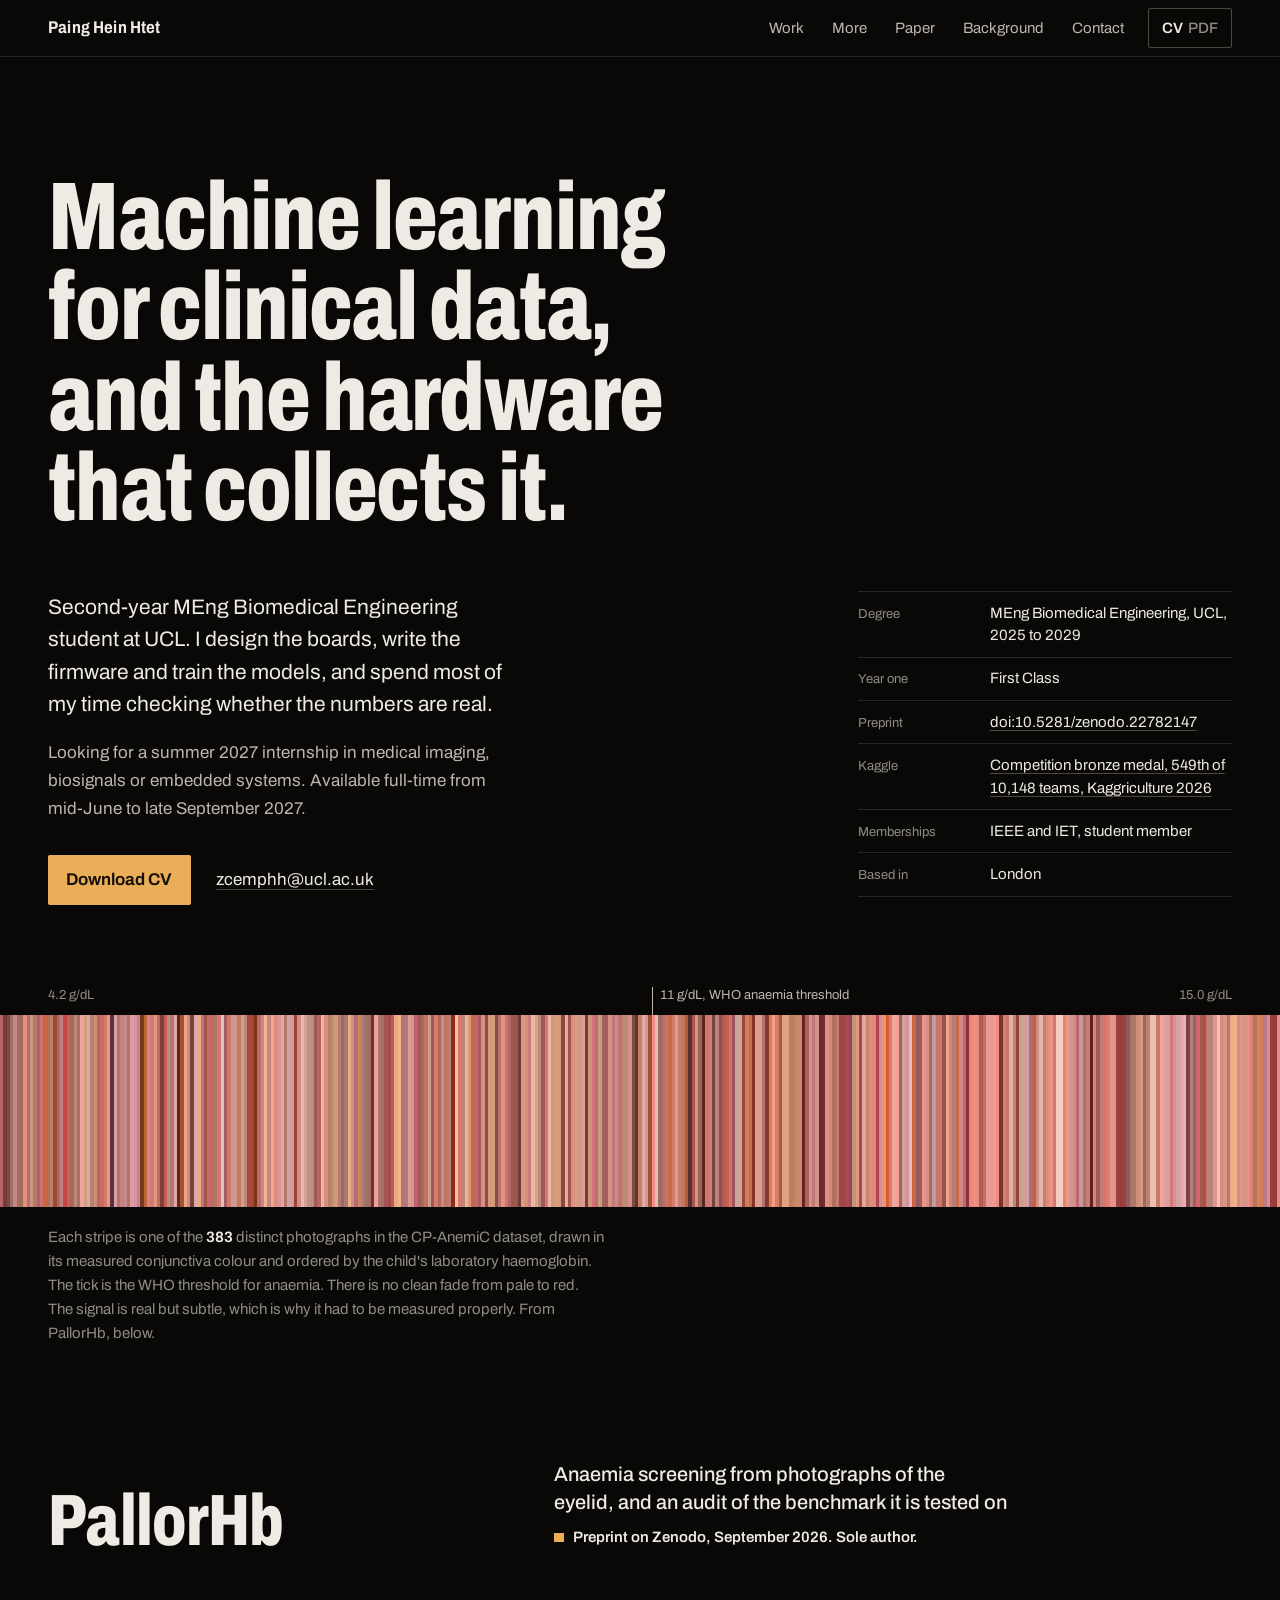
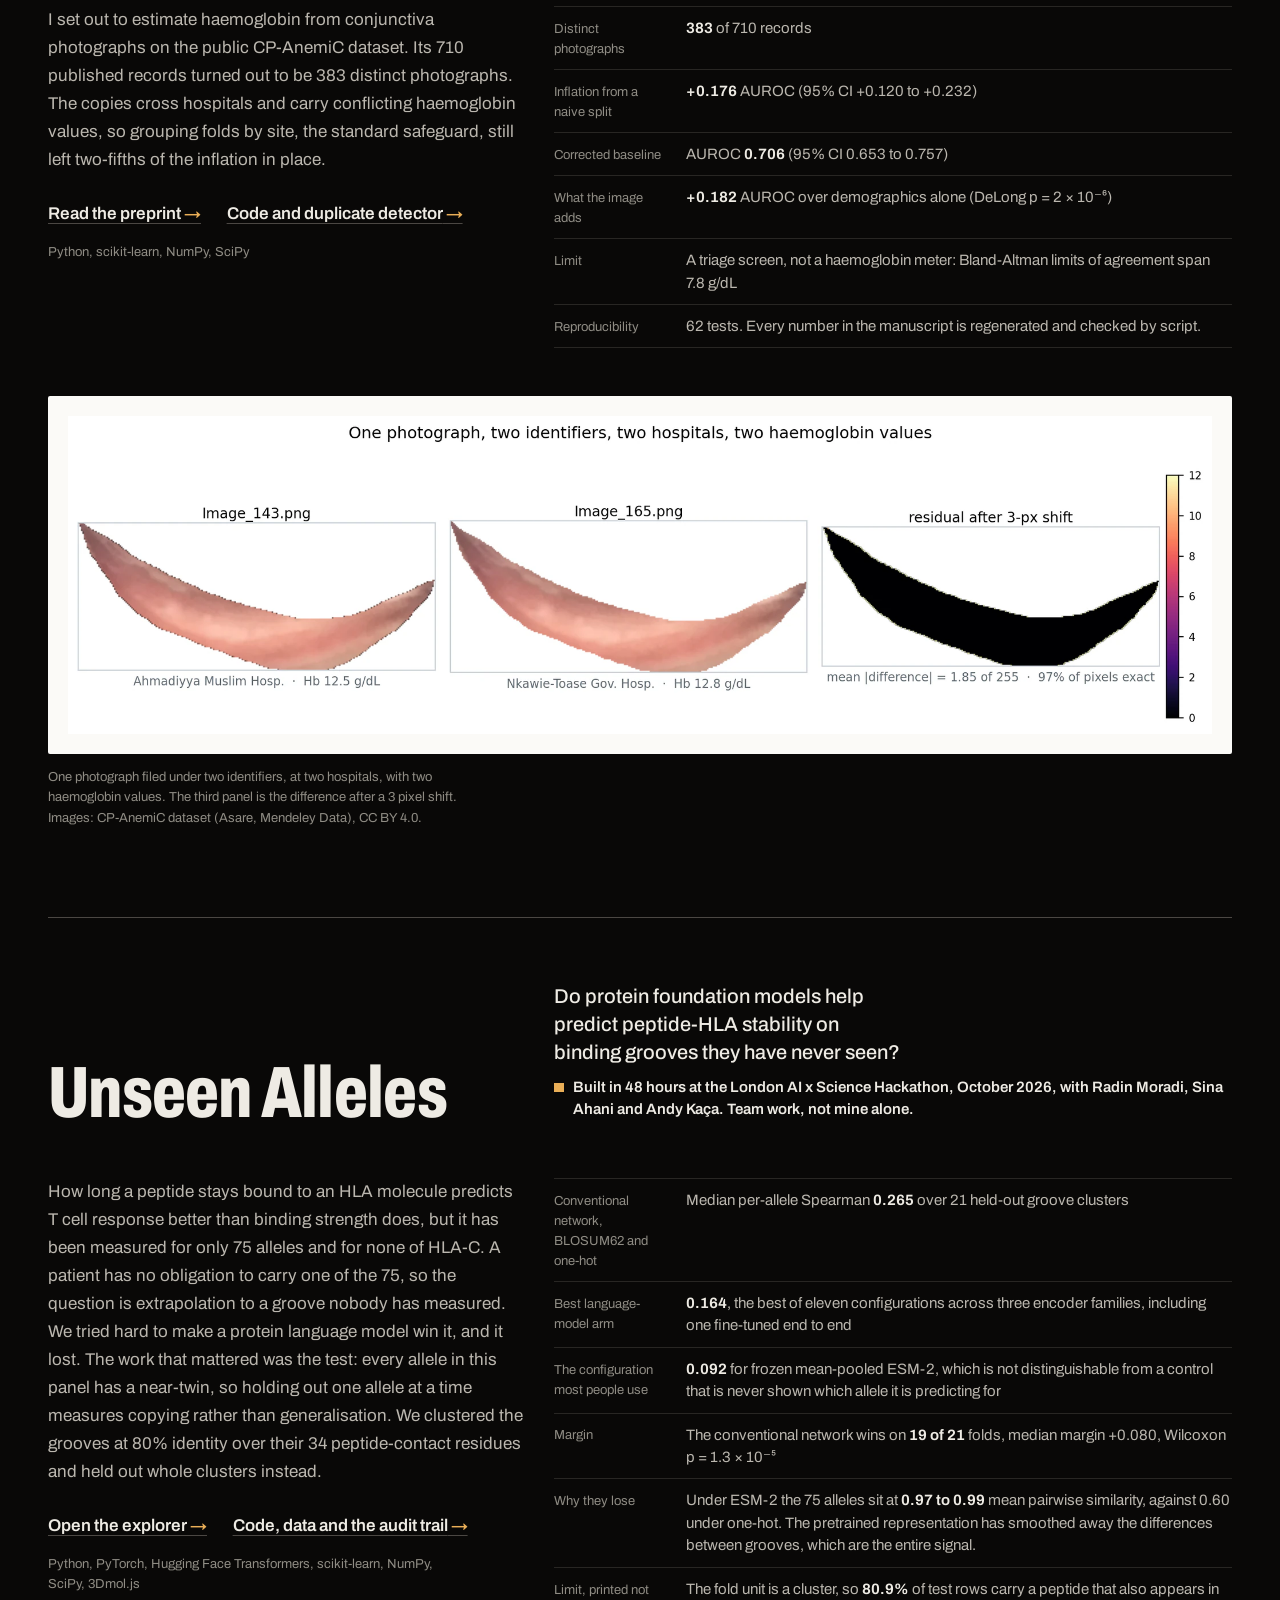
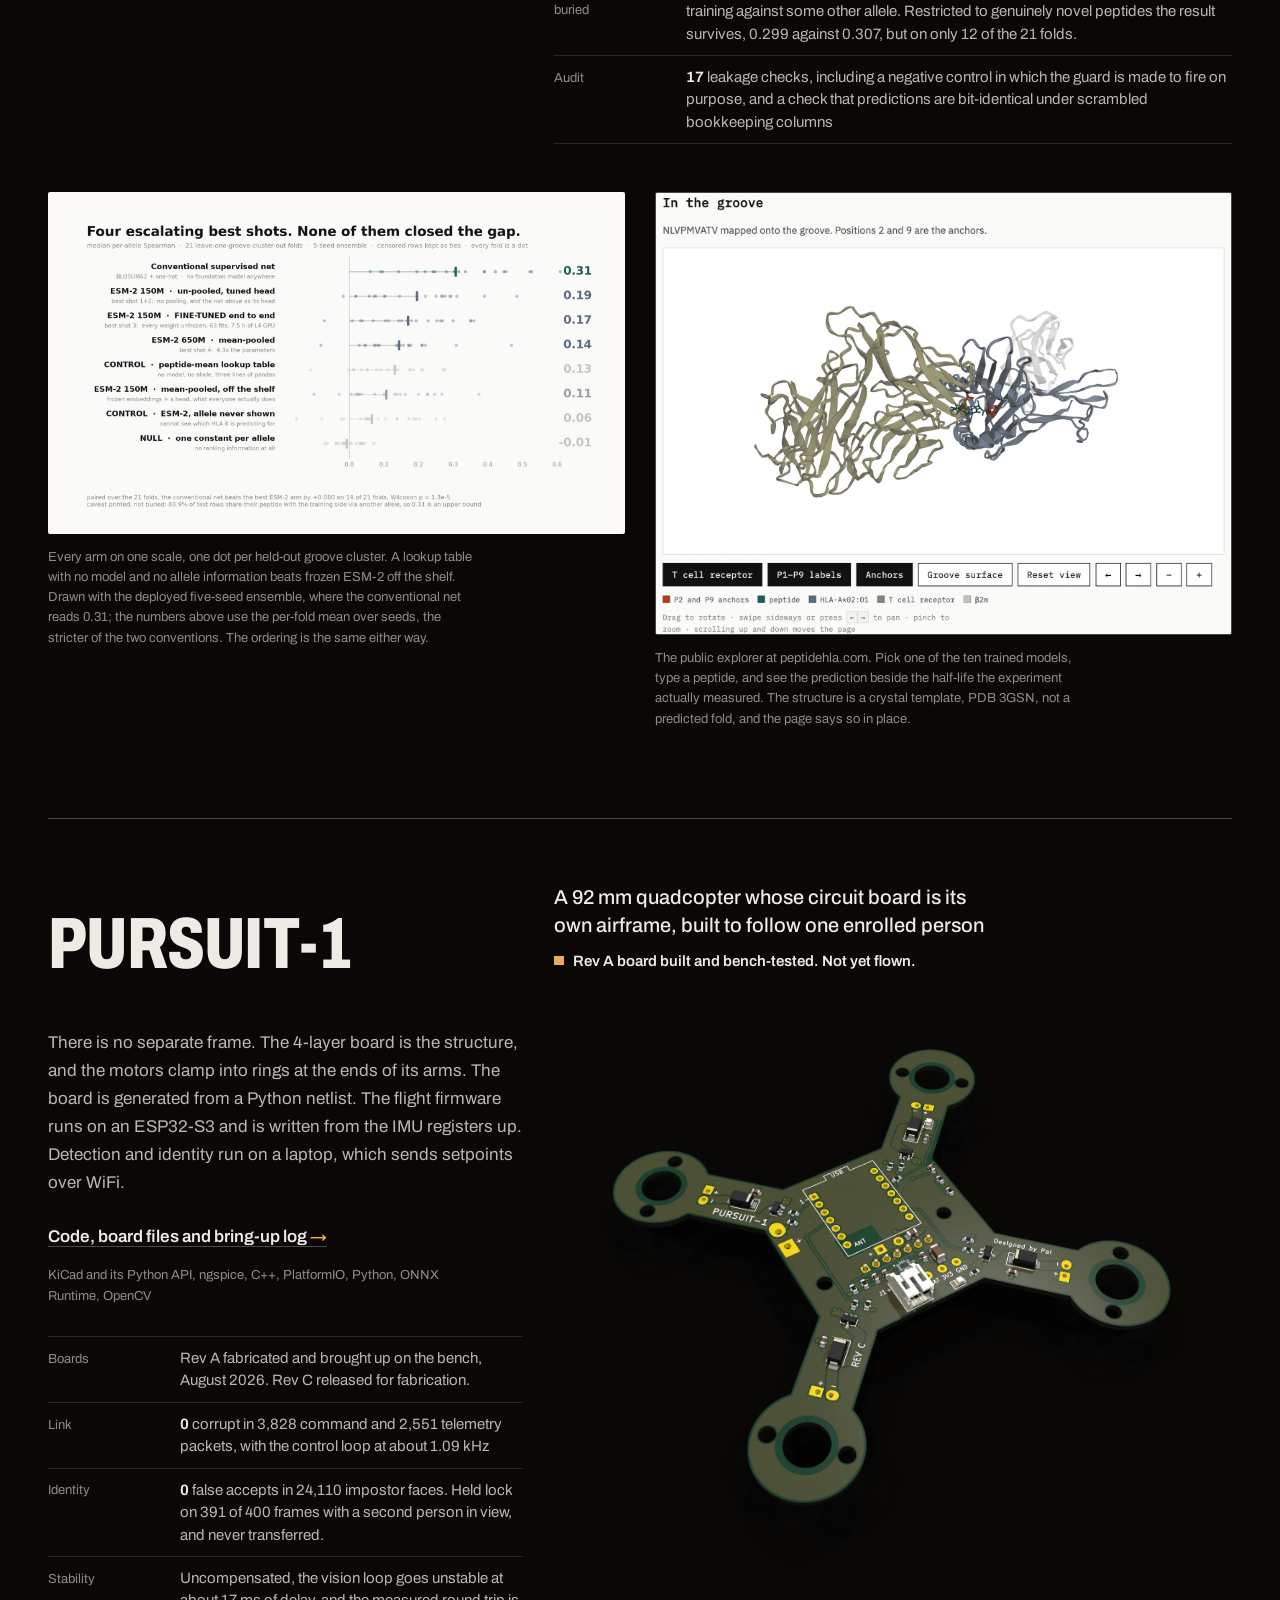
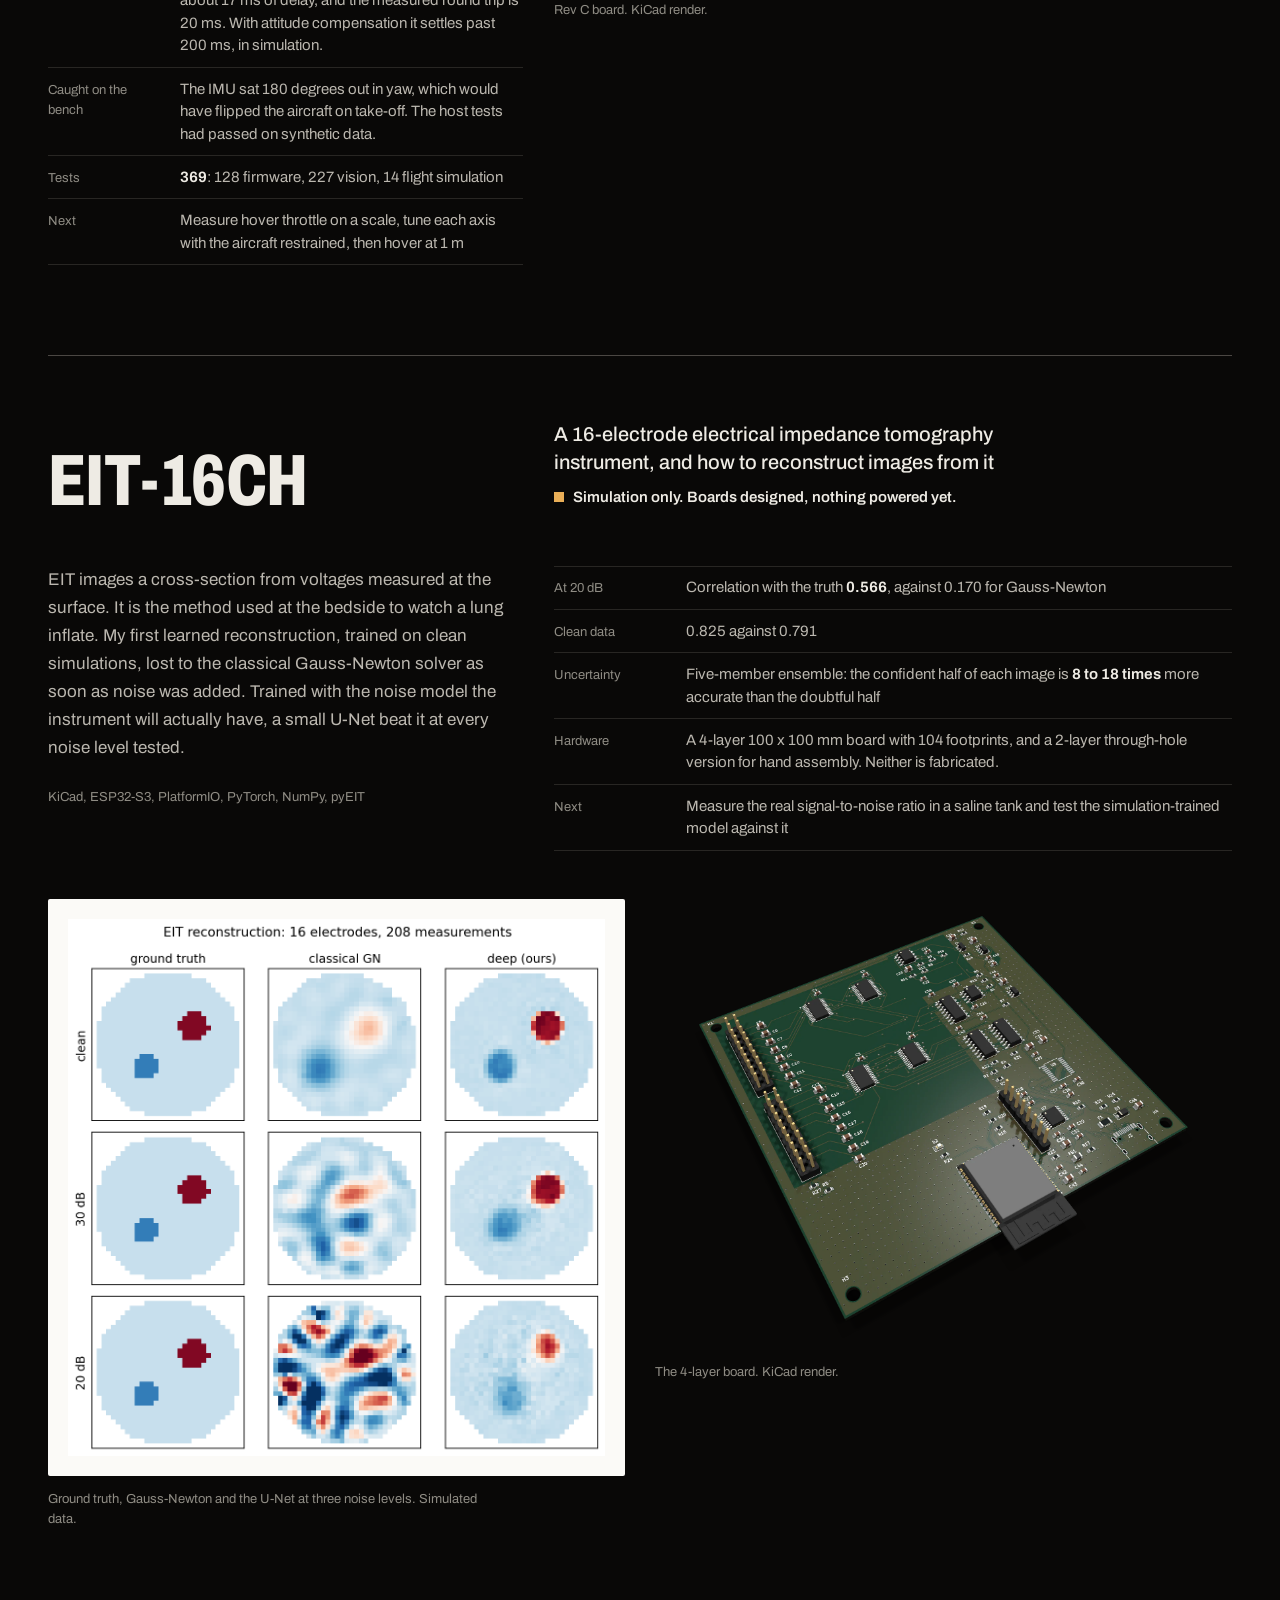
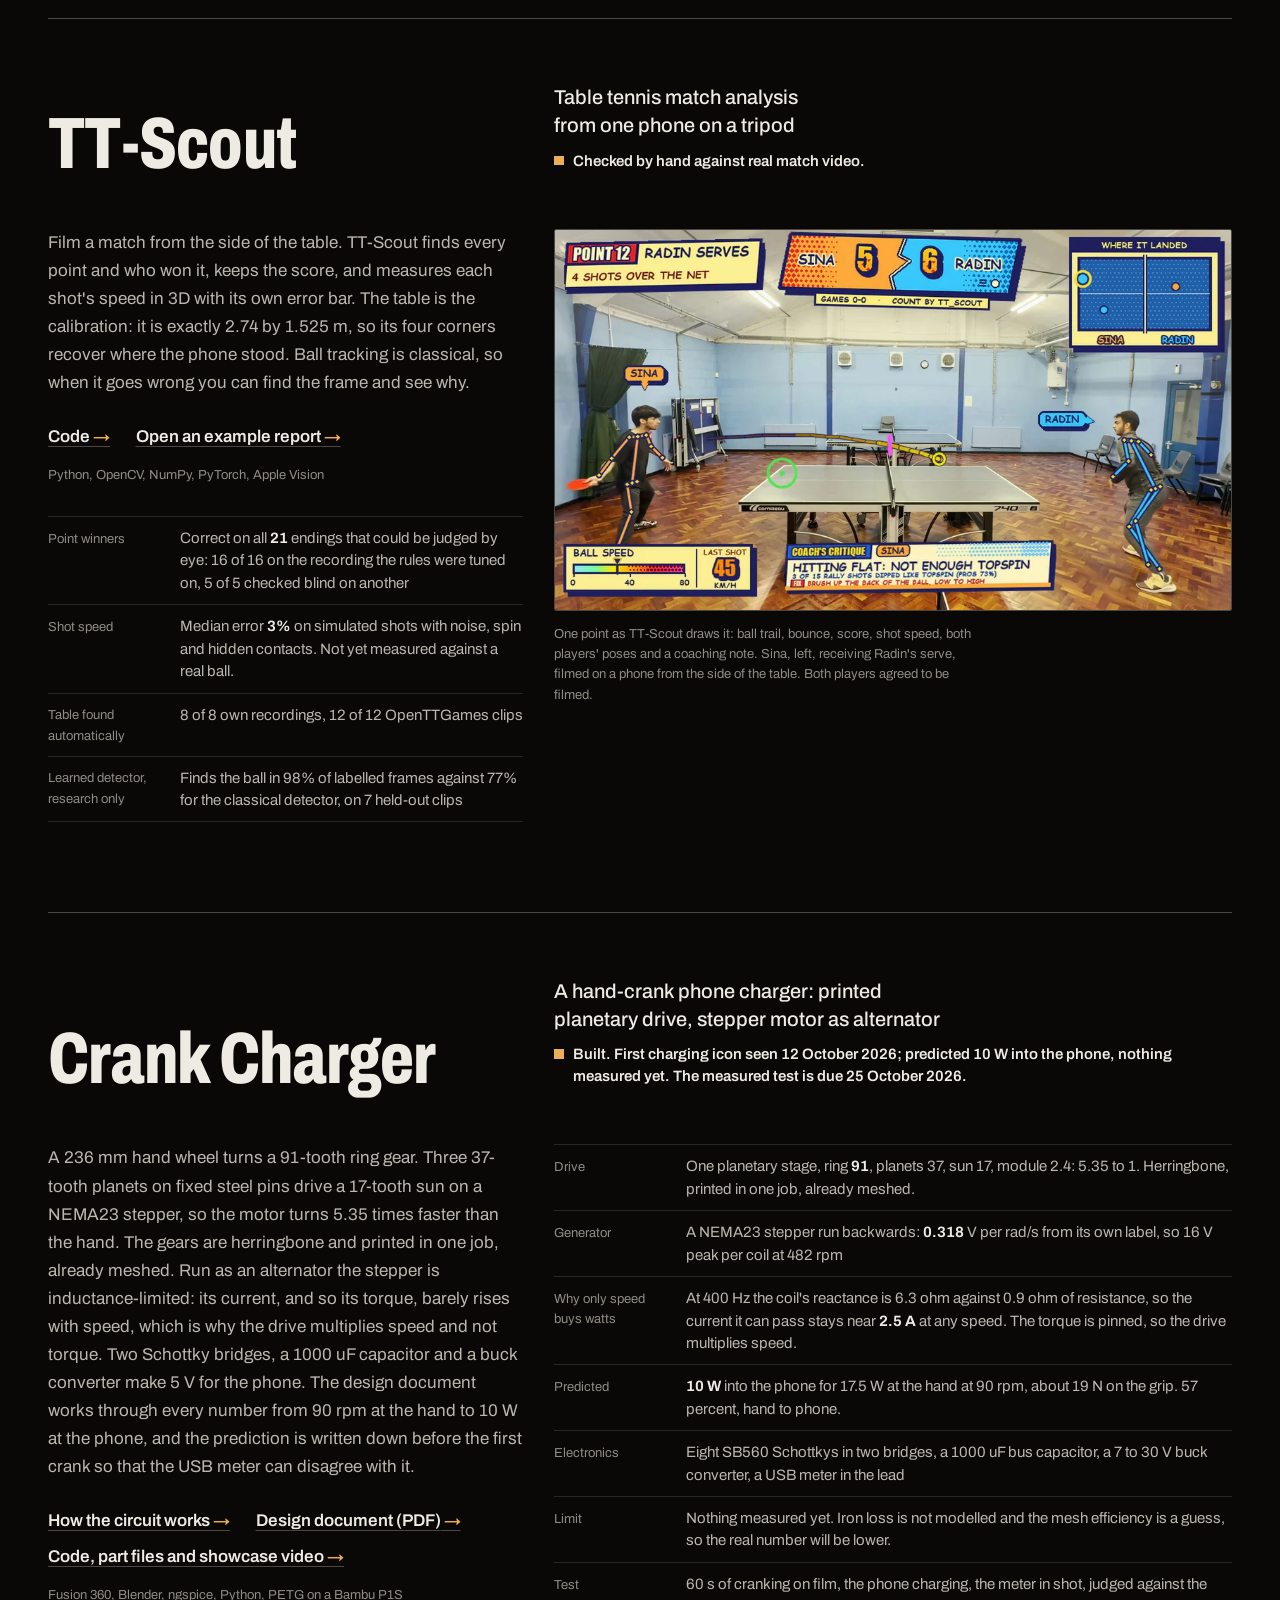
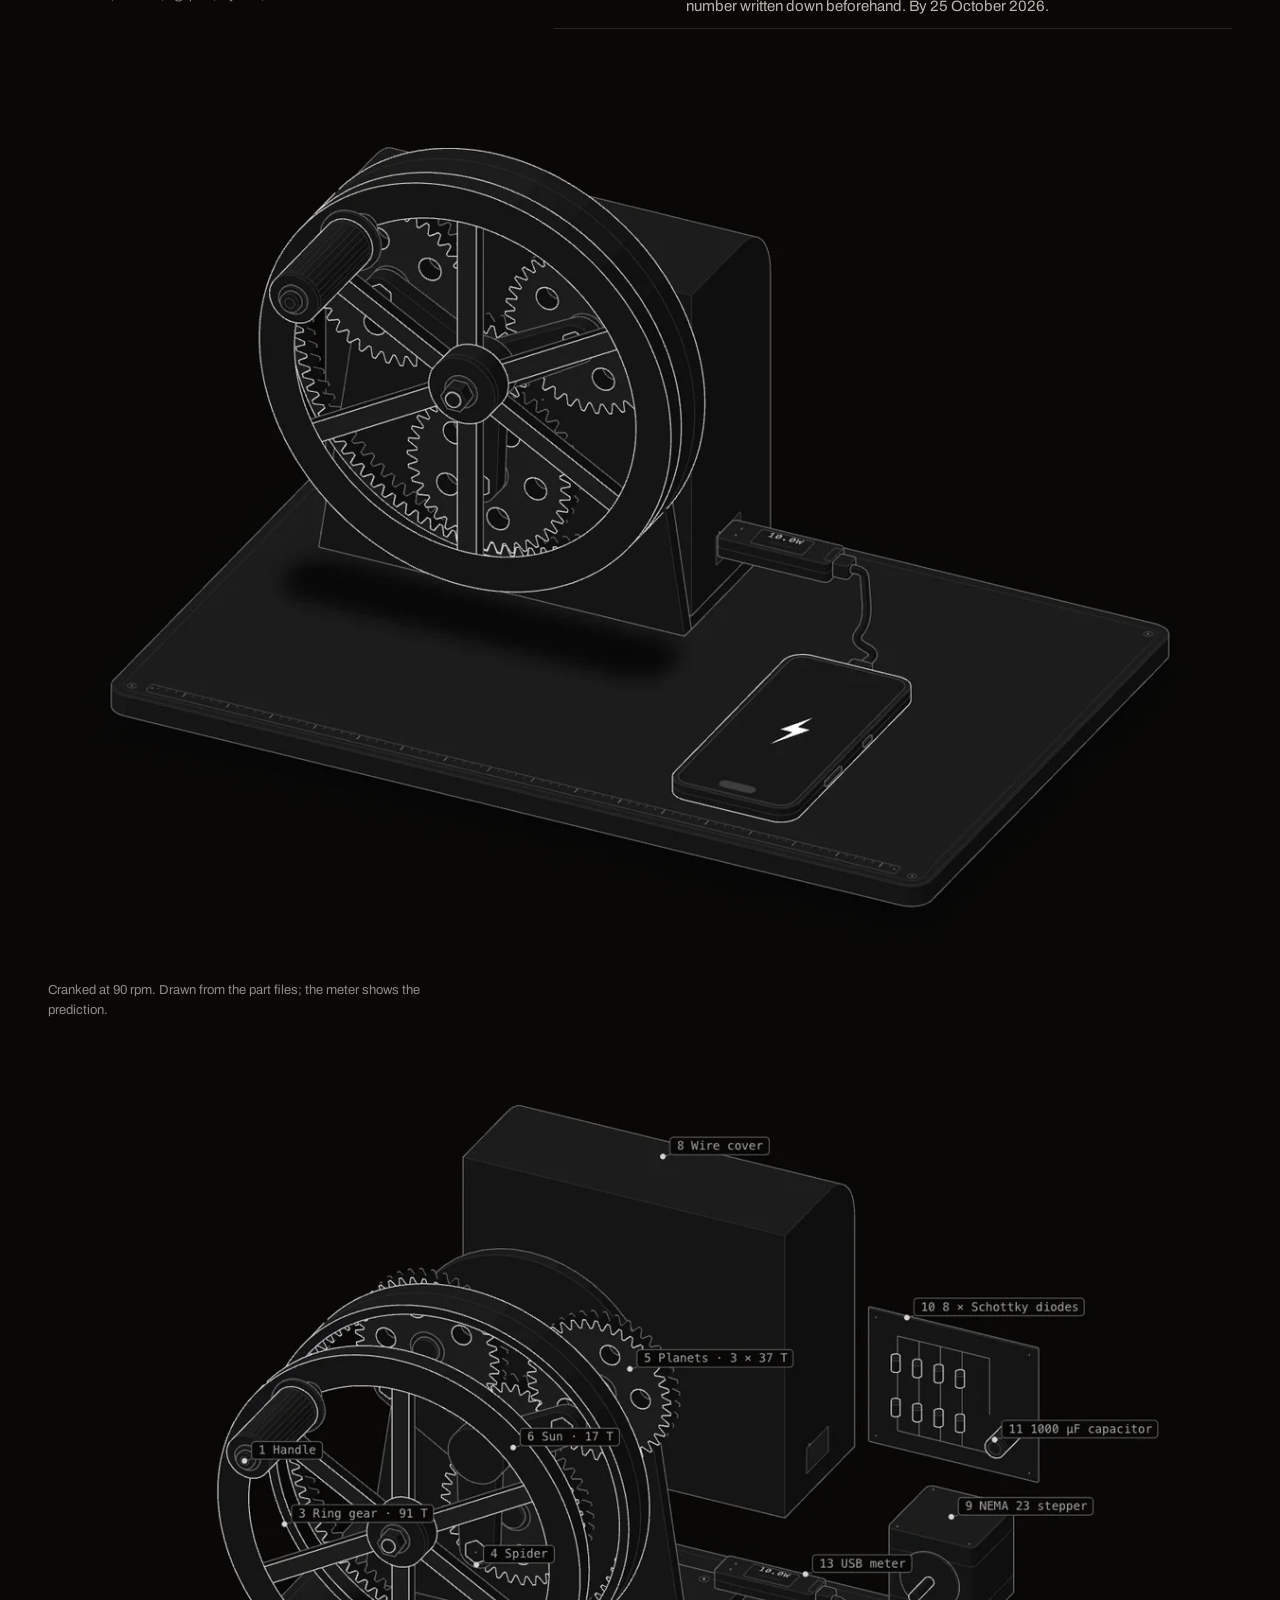
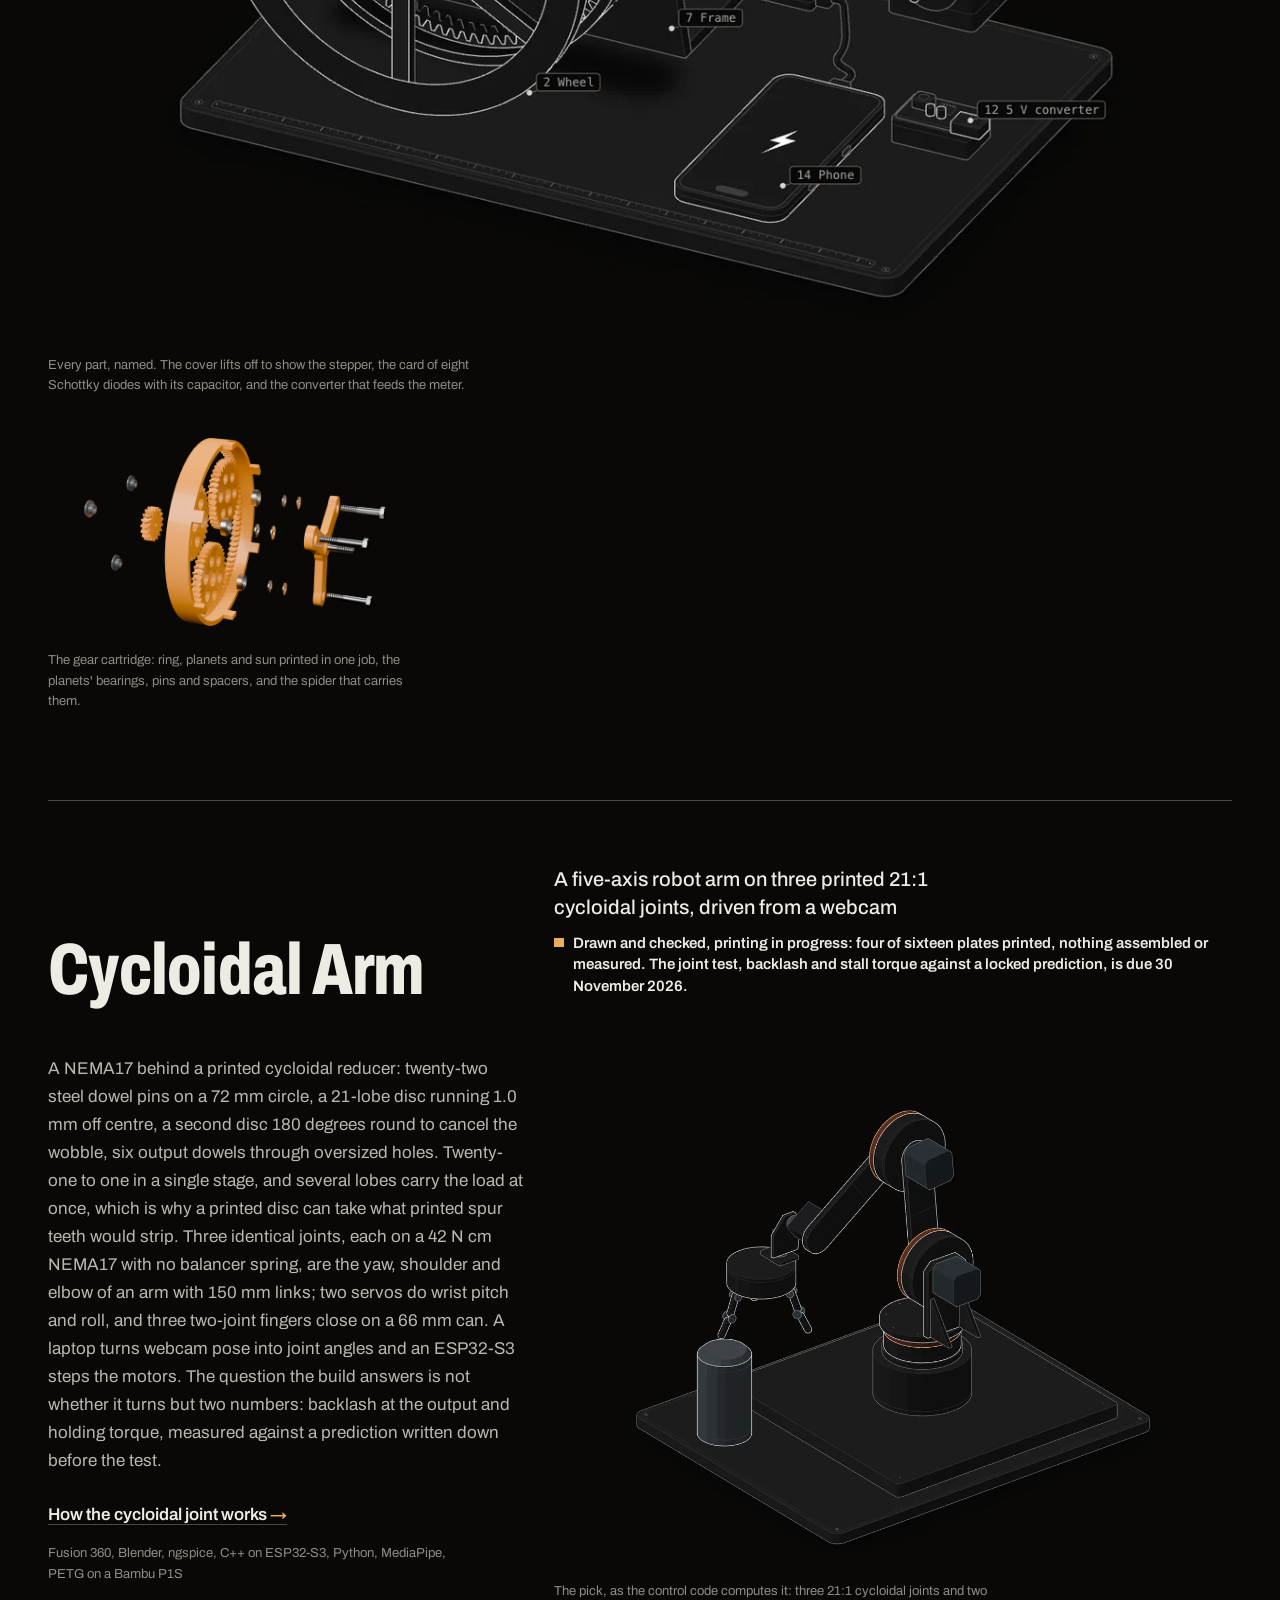
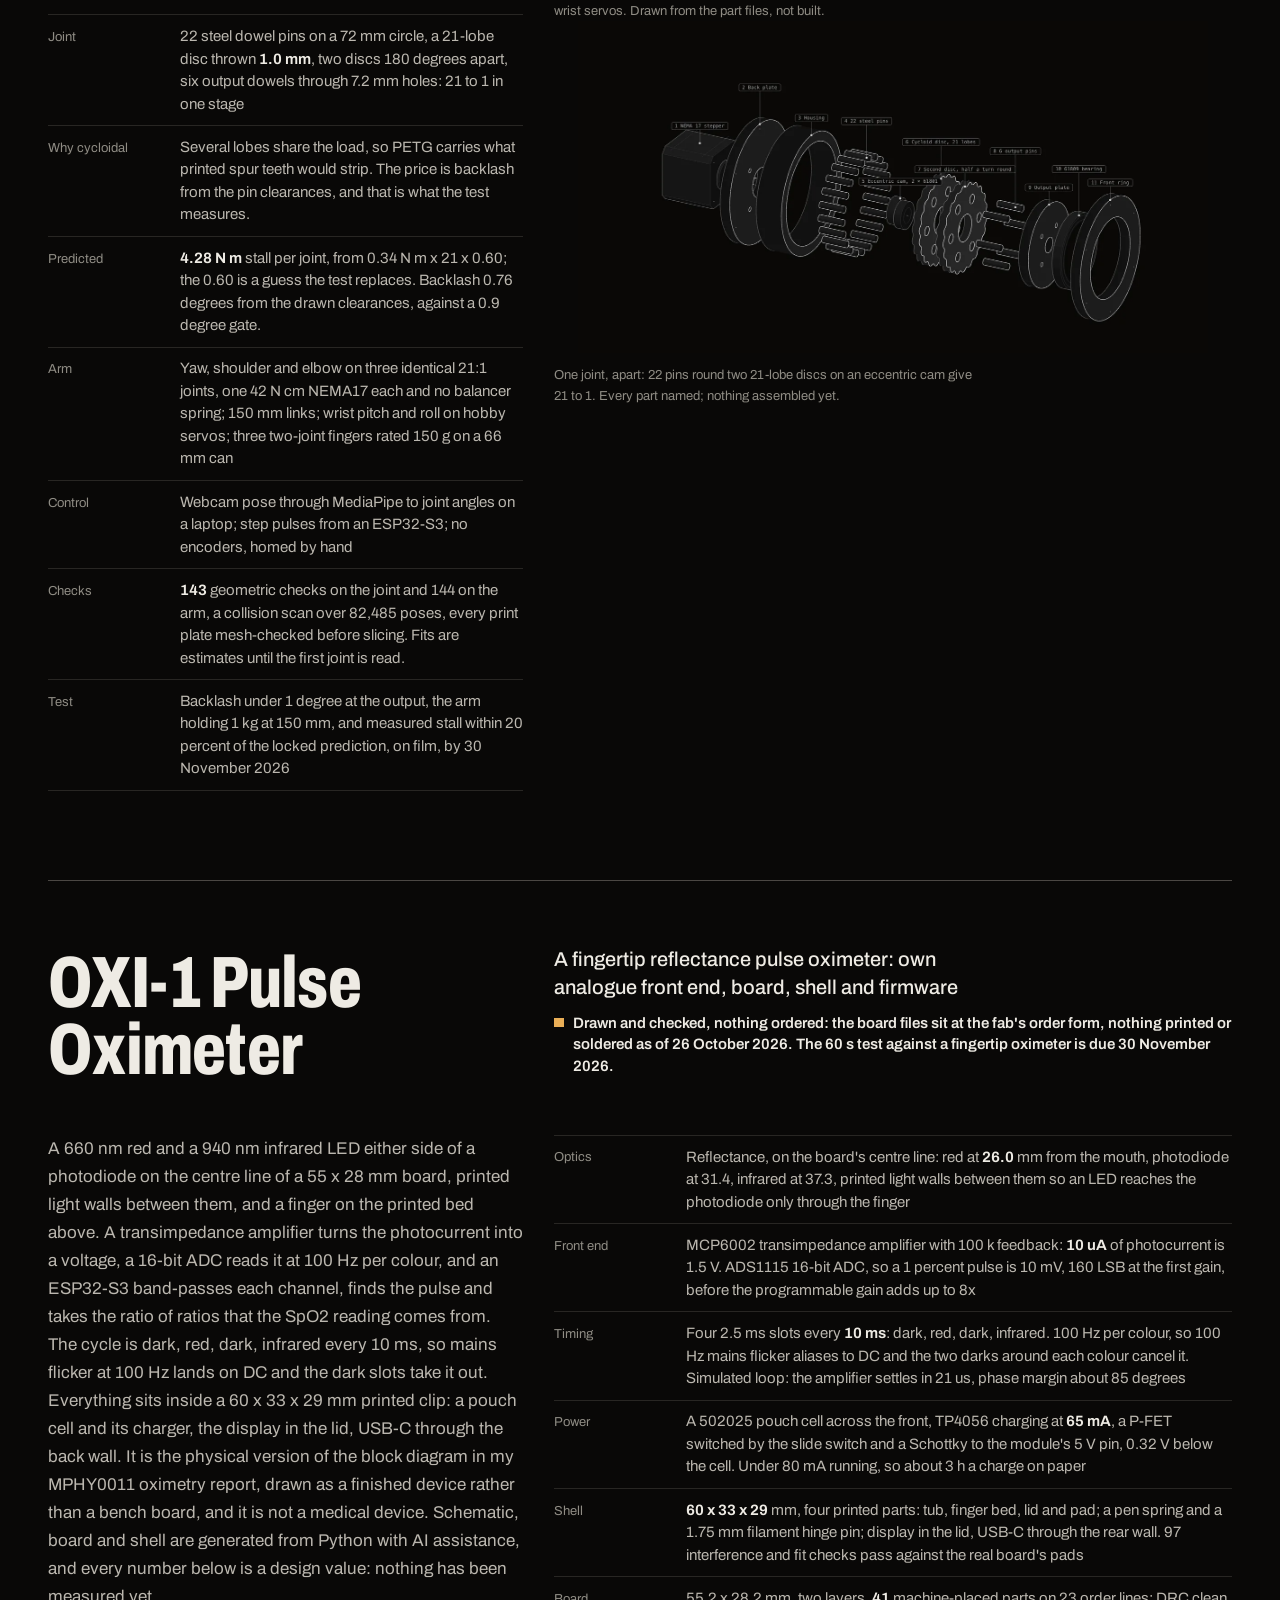
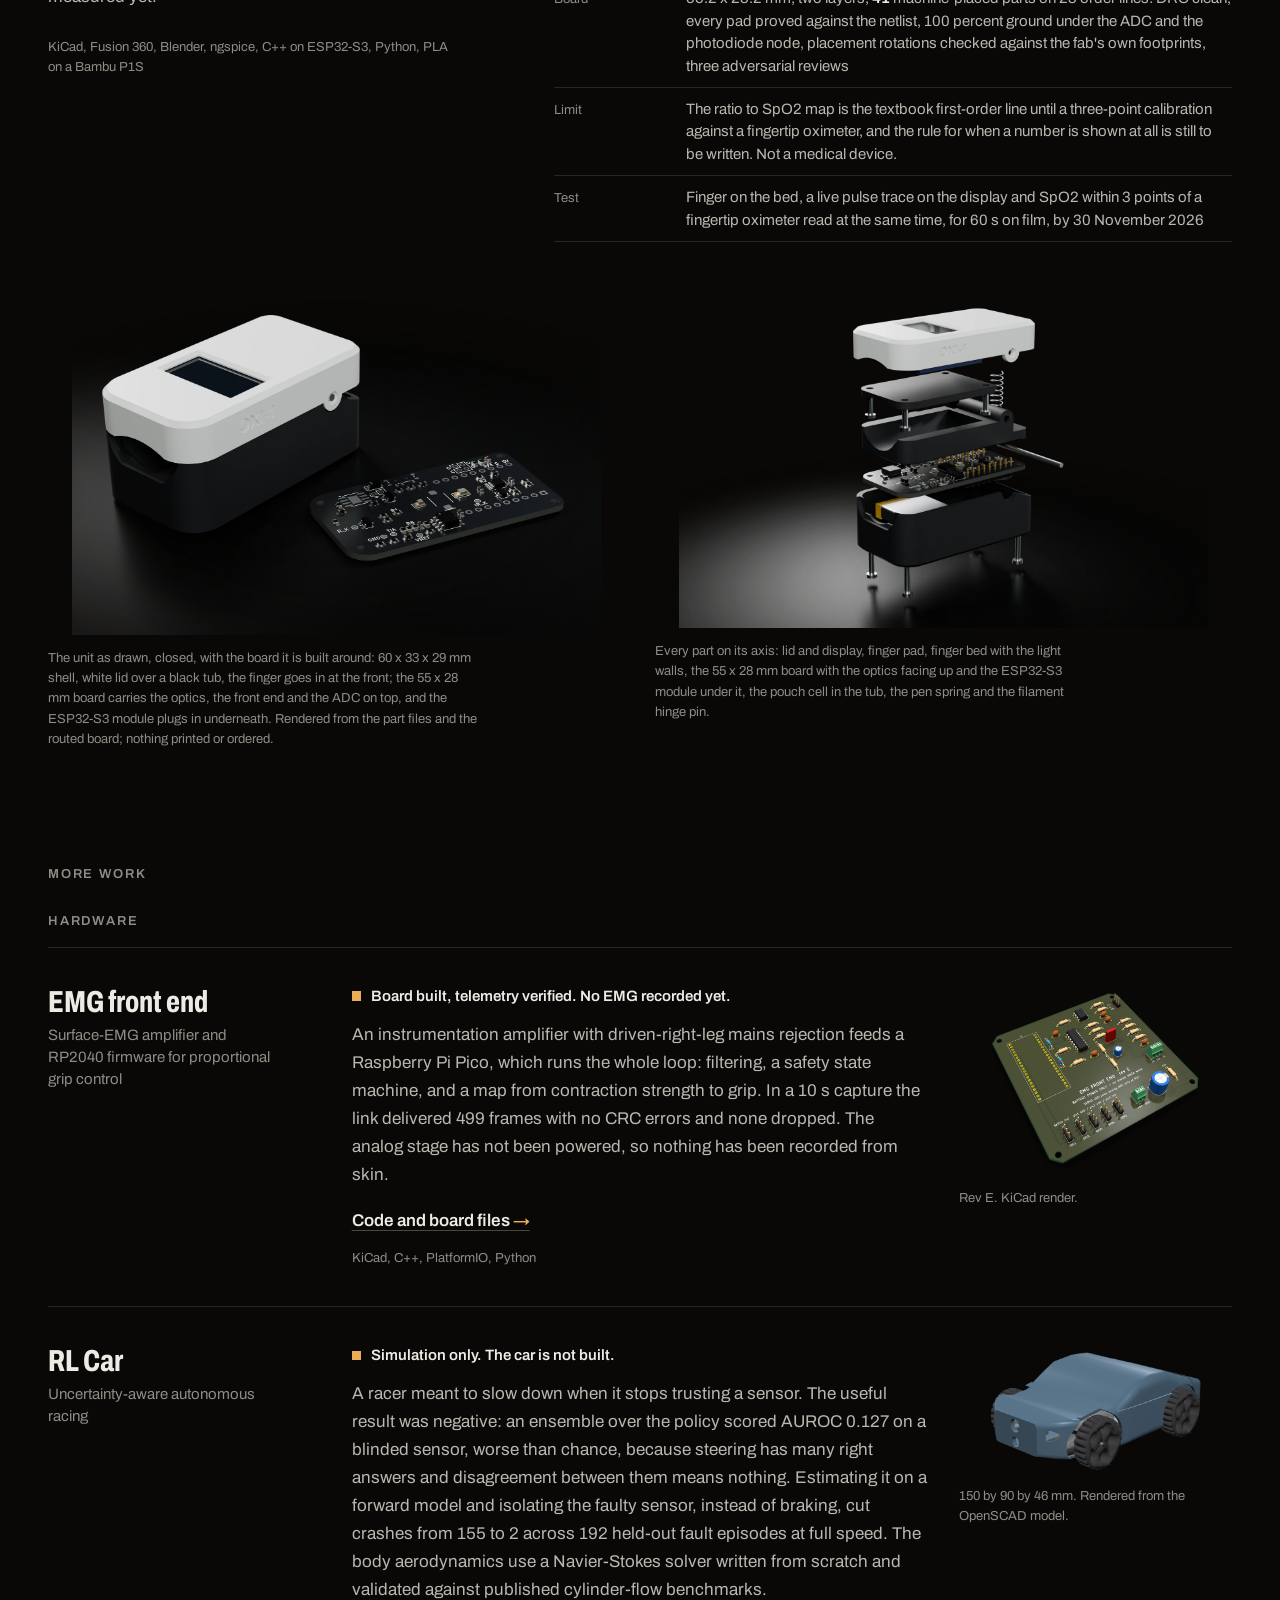
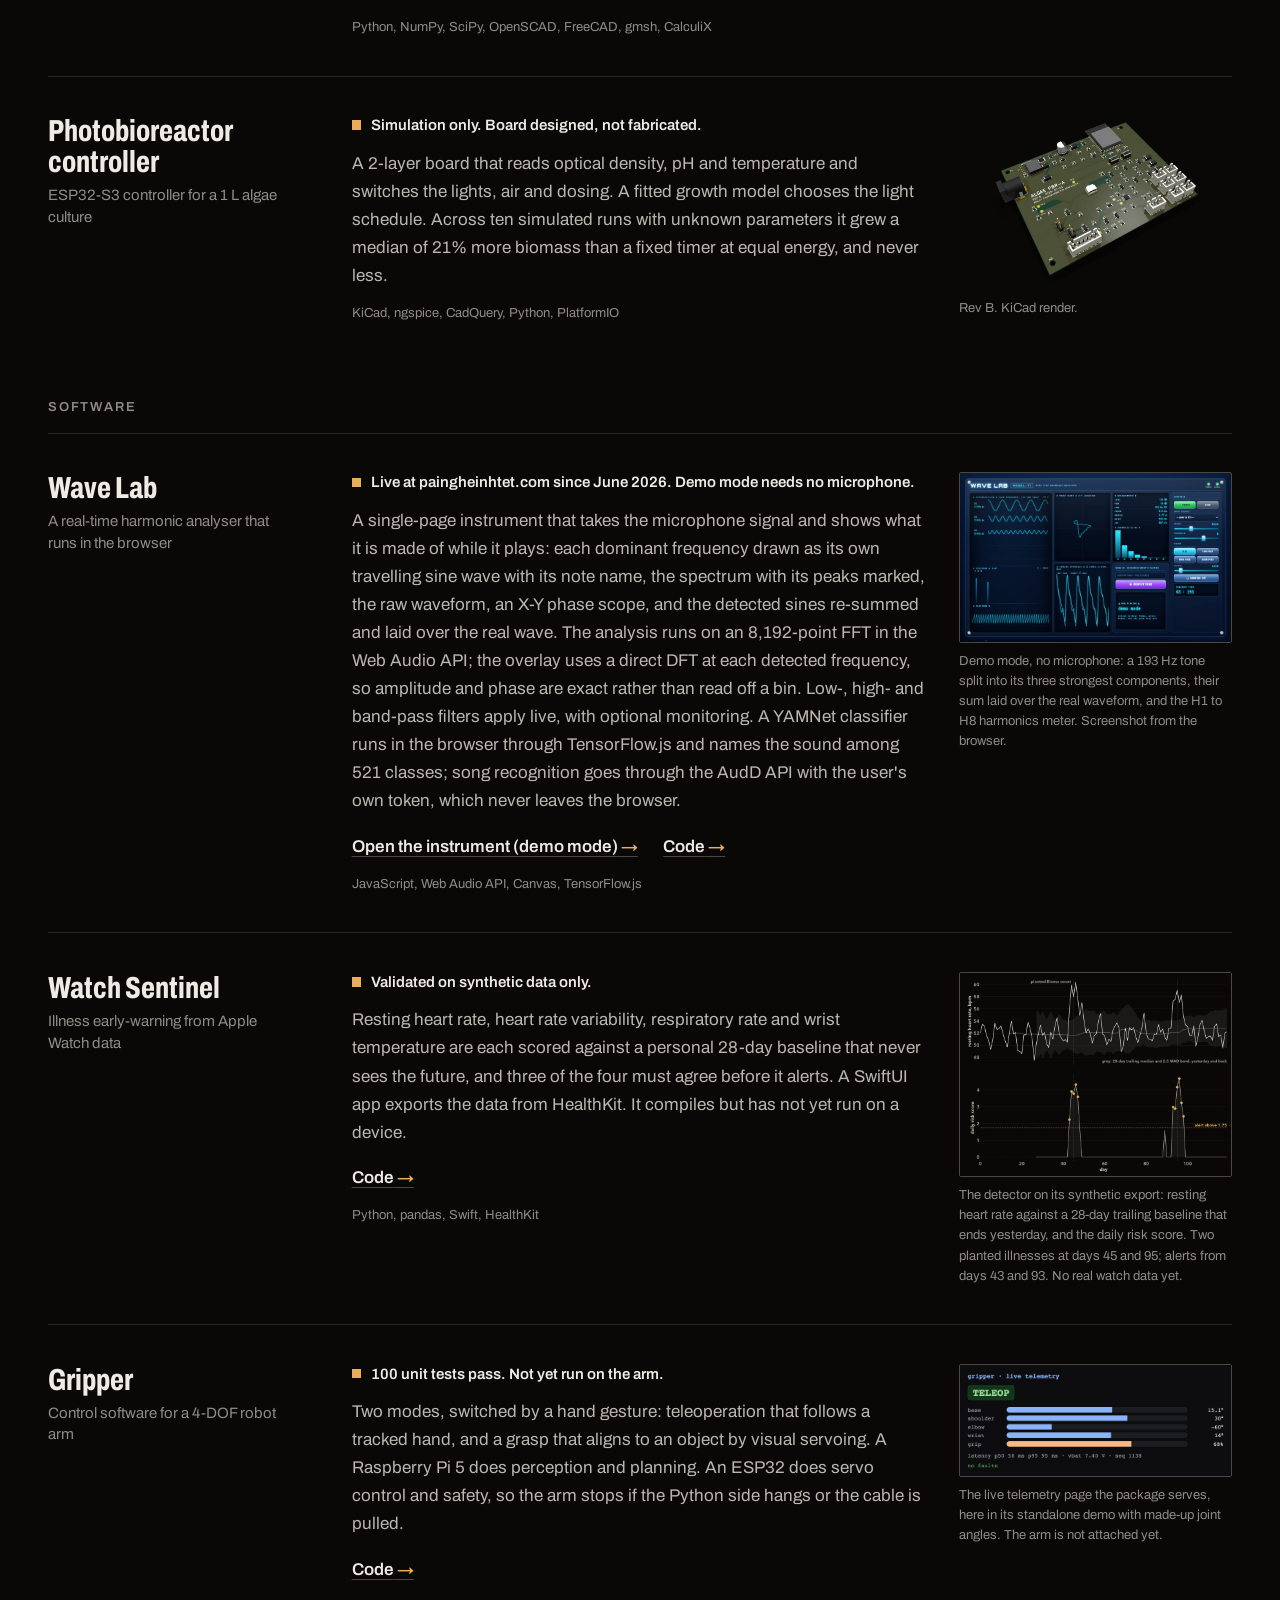
==== commit ec9f3844: "Kaggriculture: competition bronze medal, 549 of 10,148 teams (hero fact, status, certificate link)" ====
--- a/index.html
+++ b/index.html
@@ -15,13 +15,13 @@
 <meta property="og:site_name" content="Paing Hein Htet">
 <meta property="og:title" content="Paing Hein Htet">
 <meta property="og:description" content="Machine learning for clinical data, and the hardware that collects it. MEng Biomedical Engineering, UCL.">
-<meta property="og:image" content="https://paingheinhtet.com/assets/og.png?v=bfe7c91bf0">
+<meta property="og:image" content="https://paingheinhtet.com/assets/og.png?v=79558848dc">
 <meta property="og:image:width" content="1200">
 <meta property="og:image:height" content="630">
 <meta name="twitter:card" content="summary_large_image">
 <meta name="twitter:title" content="Paing Hein Htet">
 <meta name="twitter:description" content="Machine learning for clinical data, and the hardware that collects it. MEng Biomedical Engineering, UCL.">
-<meta name="twitter:image" content="https://paingheinhtet.com/assets/og.png?v=bfe7c91bf0">
+<meta name="twitter:image" content="https://paingheinhtet.com/assets/og.png?v=79558848dc">
 <link rel="preconnect" href="https://fonts.googleapis.com">
 <link rel="preconnect" href="https://fonts.gstatic.com" crossorigin>
 <link rel="stylesheet" href="https://fonts.googleapis.com/css2?family=Archivo:wdth,wght@62..125,100..900&amp;display=swap">
@@ -84,6 +84,7 @@
         <div><dt>Degree</dt><dd>MEng Biomedical Engineering, UCL, 2025 to 2029</dd></div>
         <div><dt>Year one</dt><dd>First Class</dd></div>
         <div><dt>Preprint</dt><dd><a href="https://doi.org/10.5281/zenodo.22782147">doi:10.5281/zenodo.22782147</a></dd></div>
+        <div><dt>Kaggle</dt><dd><a href="https://www.kaggle.com/certification/competitions/painghtetsw/kaggriculture">Competition bronze medal, 549th of 10,148 teams, Kaggriculture 2026</a></dd></div>
         <div><dt>Memberships</dt><dd>IEEE and IET, student member</dd></div>
         <div><dt>Based in</dt><dd>London</dd></div>
     </dl>
@@ -406,9 +407,9 @@
         <p class="row__what">Market-timing layers for Kaggle&#x27;s two-farm simulation competition</p>
       </div>
       <div class="row__text">
-        <p class="status"><span class="mark" aria-hidden="true"></span>Rank 339 of 10,246 on the public leaderboard at the close, 30 September 2026. Final standing settles in mid-October.</p>
+        <p class="status"><span class="mark" aria-hidden="true"></span>Competition bronze medal: final rank 549 of 10,148 teams, awarded 15 October 2026.</p>
         <p>Two farms sell into one market where the price is a fixed function of stock and orders are served slot by slot, so the position of an order in the list is worth money. Most rivals in my band ran the same public engine, so I could predict their list, check that prediction every turn against their public money, and place each of my sales one slot ahead of theirs. When a rival buys a block of wheat, a layer buys alongside it and sells in the last slot of the same turn, taking the rise the rival&#x27;s own purchase causes. Every build was replayed into my seat of a few hundred recorded ladder games and had to win at least as many; the farm itself is the public 2965 Master Engine (Apache-2.0), unchanged except three constants.</p>
-        <p class="links"><a href="https://www.kaggle.com/competitions/kaggriculture">Competition</a></p><p class="tools">Python, NumPy, kaggle-environments</p>
+        <p class="links"><a href="https://www.kaggle.com/competitions/kaggriculture">Competition</a><a href="https://www.kaggle.com/certification/competitions/painghtetsw/kaggriculture">Certificate</a></p><p class="tools">Python, NumPy, kaggle-environments</p>
       </div>
       <figure class="fig fig--frame row__fig"><div class="fig__in"><img src="assets/img/kaggriculture_game.webp" width="1600" height="1007" alt="The competition&#x27;s pixel-art visualiser at day 23 of a 30-day game: two fenced farms of ten by ten tiles either side of a town square with seven shops, crops and animals on both farms, farm hands walking the rows, and beneath them two player panels and a price board for eight products" loading="lazy" decoding="async"></div><figcaption>Day 23 of 30 in one of the entry&#x27;s ladder games on 30 September 2026, in the competition&#x27;s own visualiser. Our farm is on the right.</figcaption></figure>
     </article>
@@ -484,8 +485,9 @@
         <li><a href="https://www.kaggle.com/painghtetsw">Kaggle</a></li>
         <li><a href="mailto:paingheinhtet2021@gmail.com">paingheinhtet2021@gmail.com</a></li>
     </ul>
-    <p class="foot__meta"><span>London</span><span>Facts last checked 3 November 2026</span></p>
+    <p class="foot__meta"><span>London</span><span>Facts last checked 10 November 2026</span></p>
   </div>
 </footer>
+<script data-goatcounter="https://paing-hein-htet.goatcounter.com/count" async src="https://gc.zgo.at/count.js"></script><noscript><img src="https://paing-hein-htet.goatcounter.com/count?p=/" alt="" width="1" height="1" style="position:absolute;left:-9999px"></noscript>
 </body>
 </html>
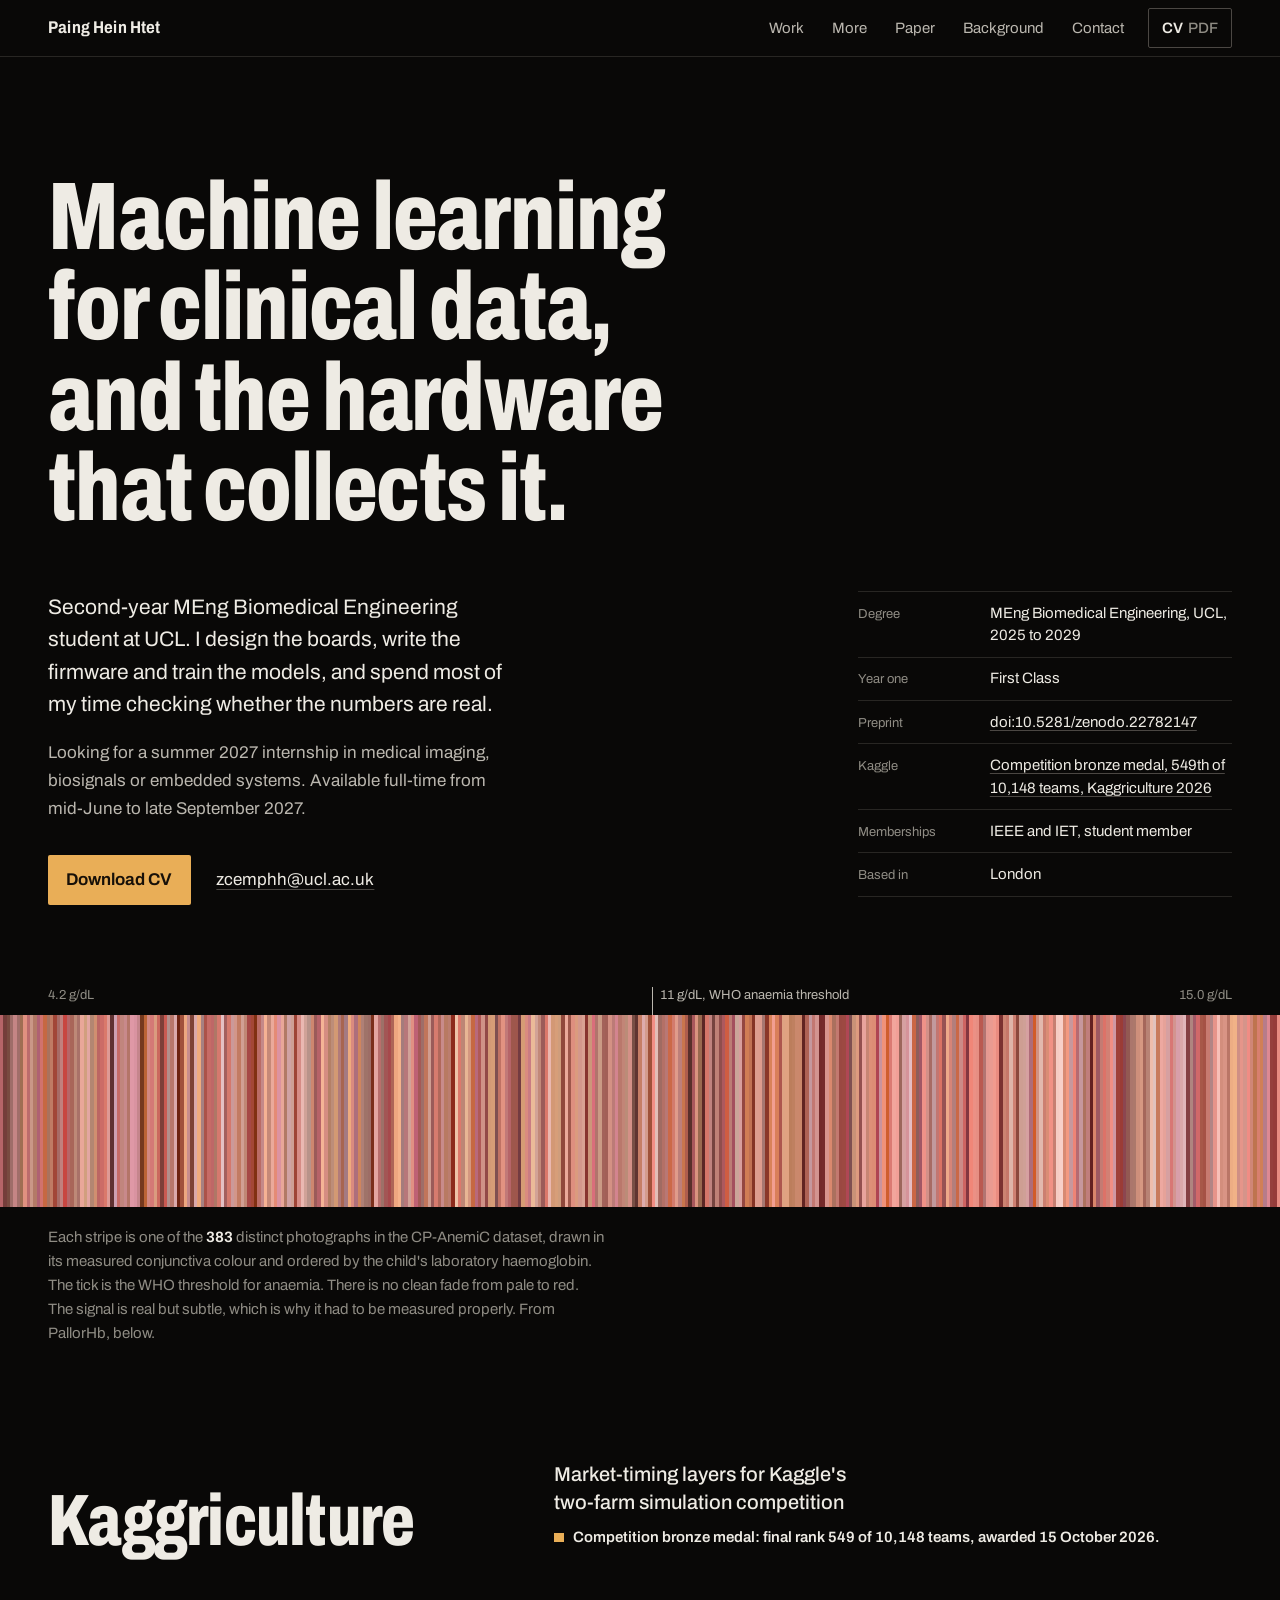
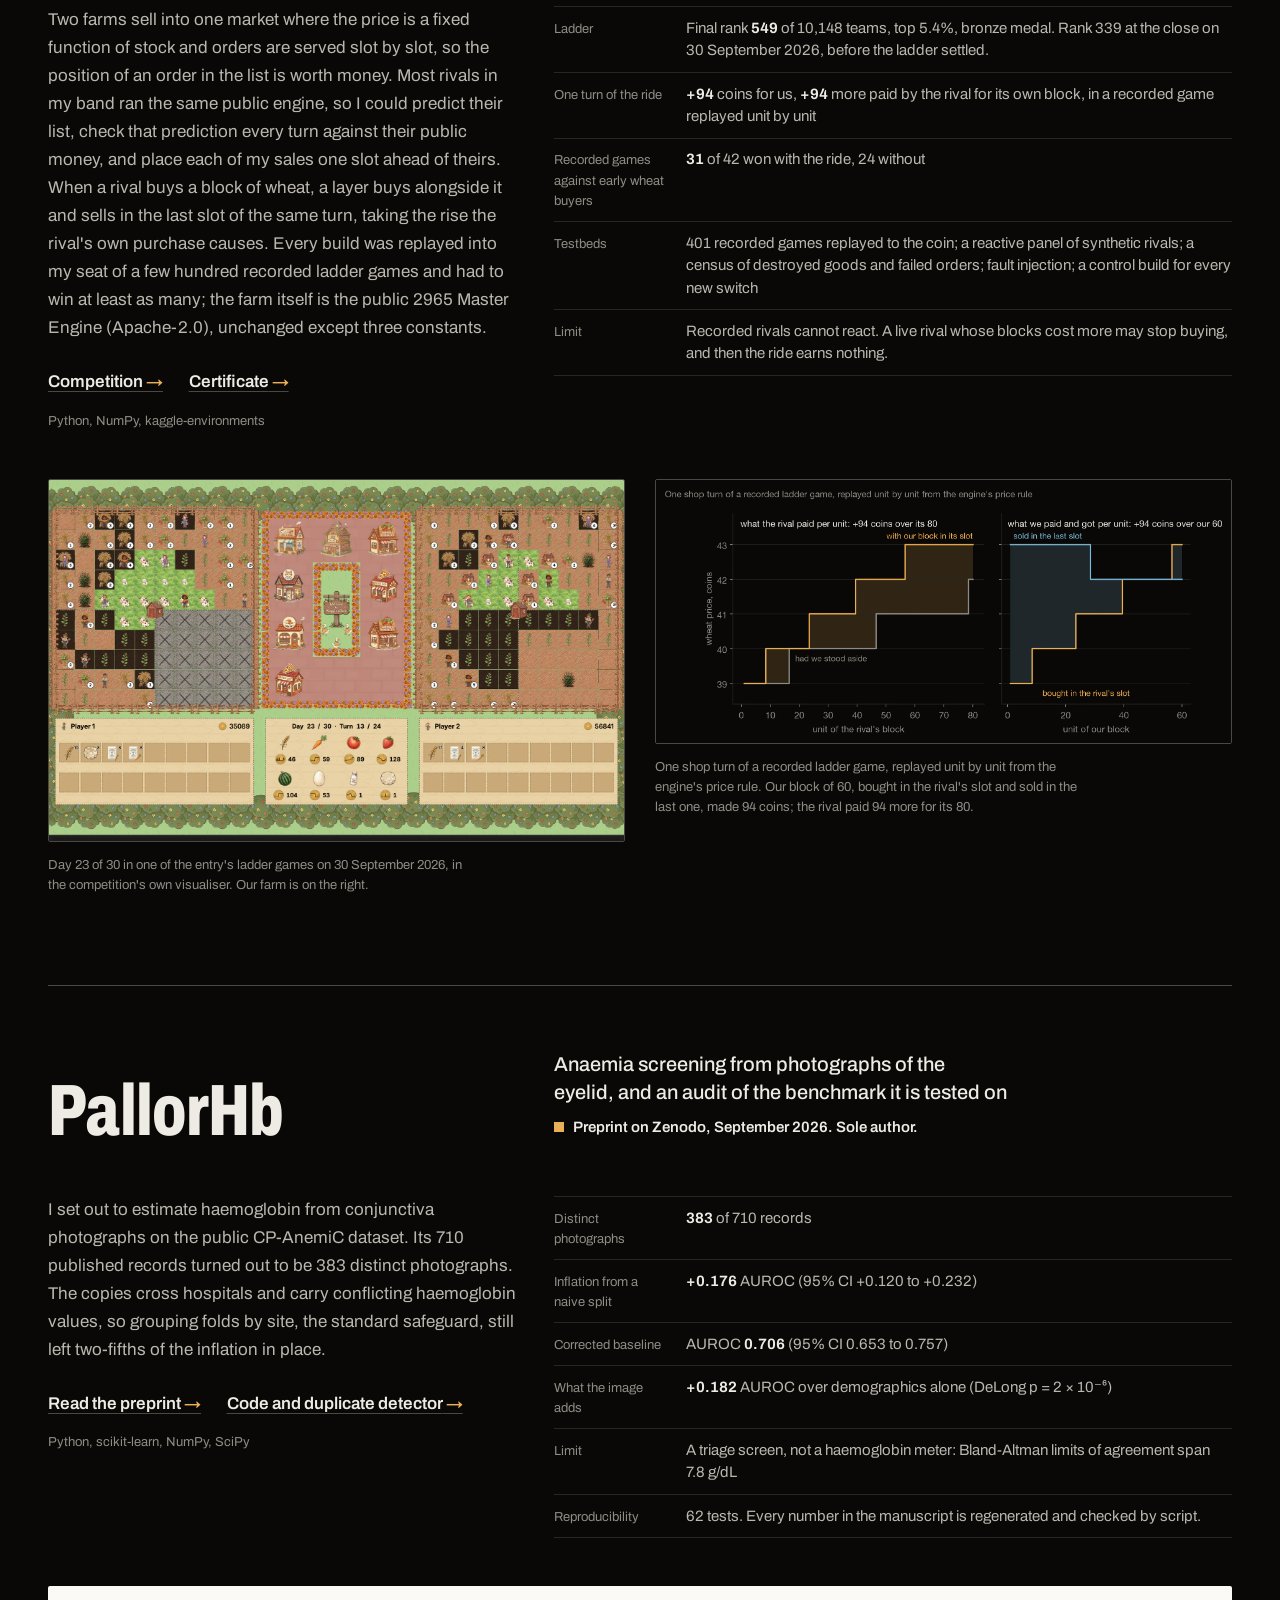
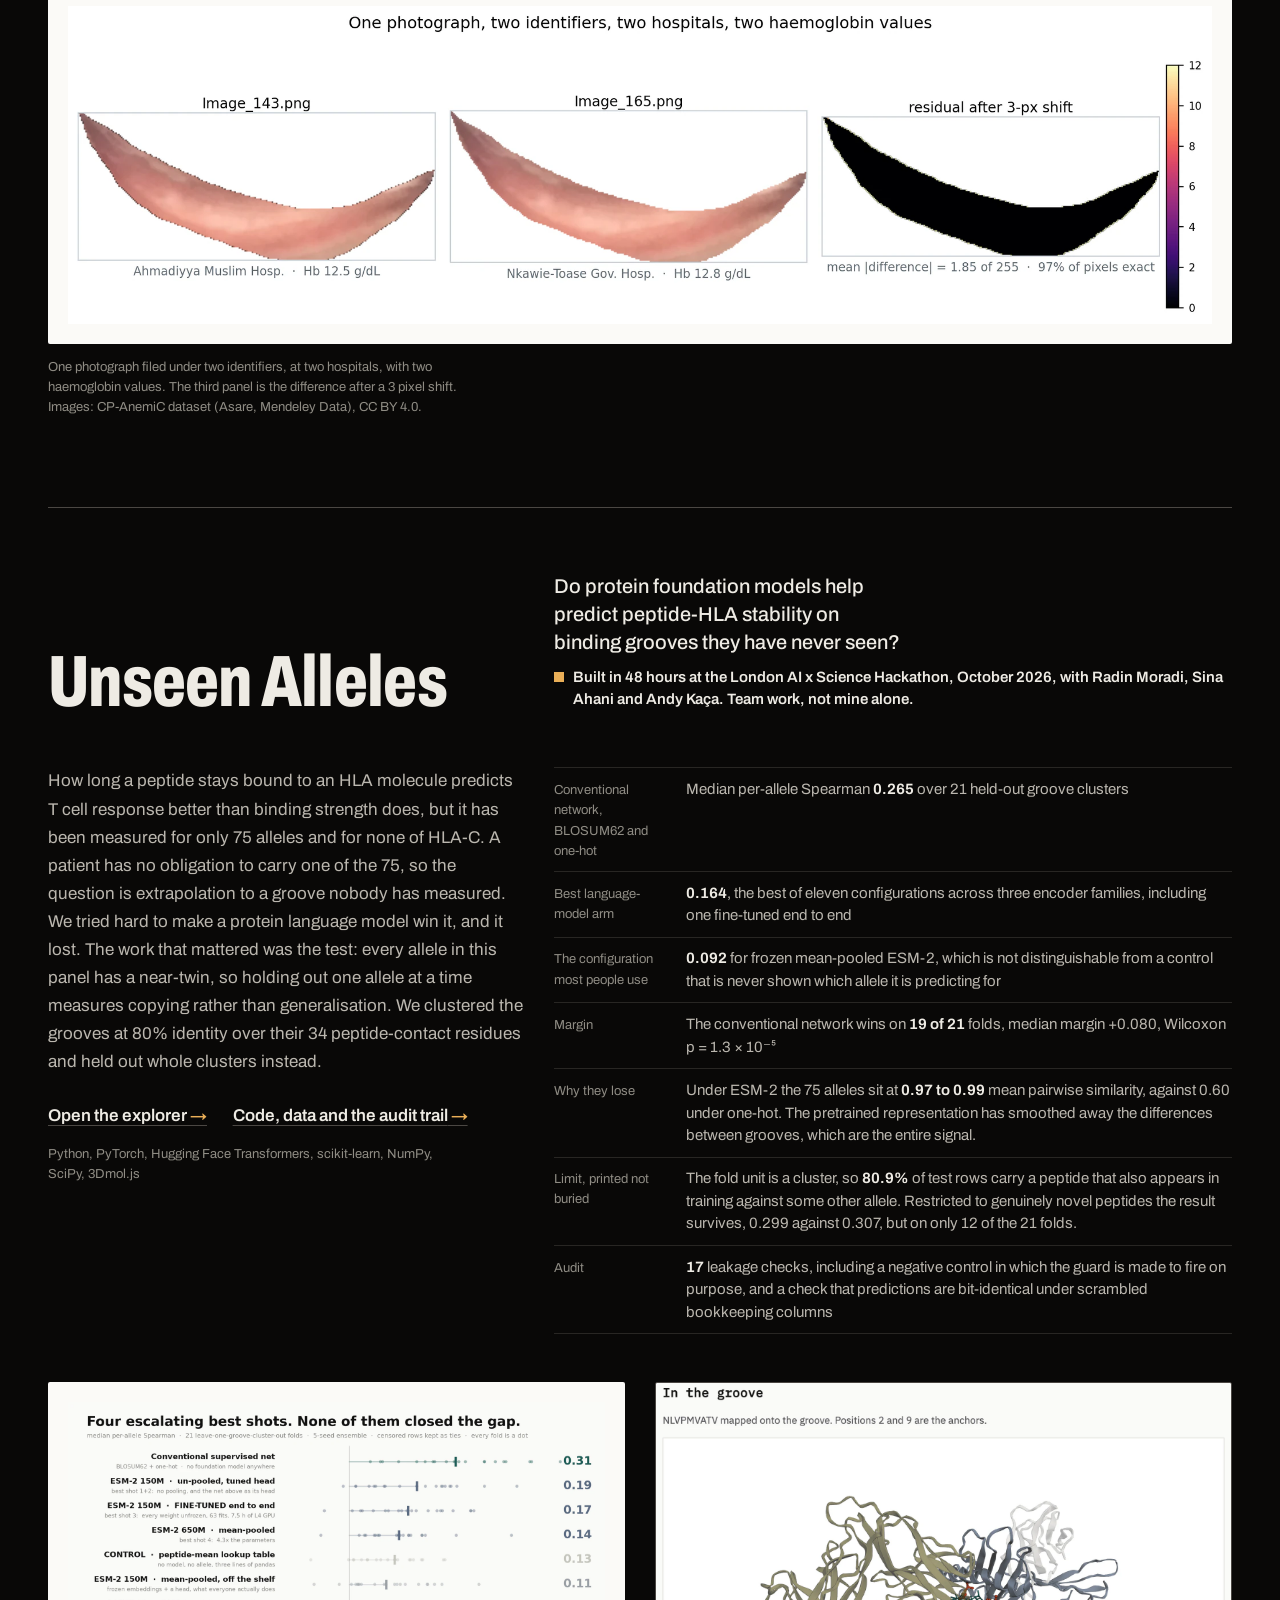
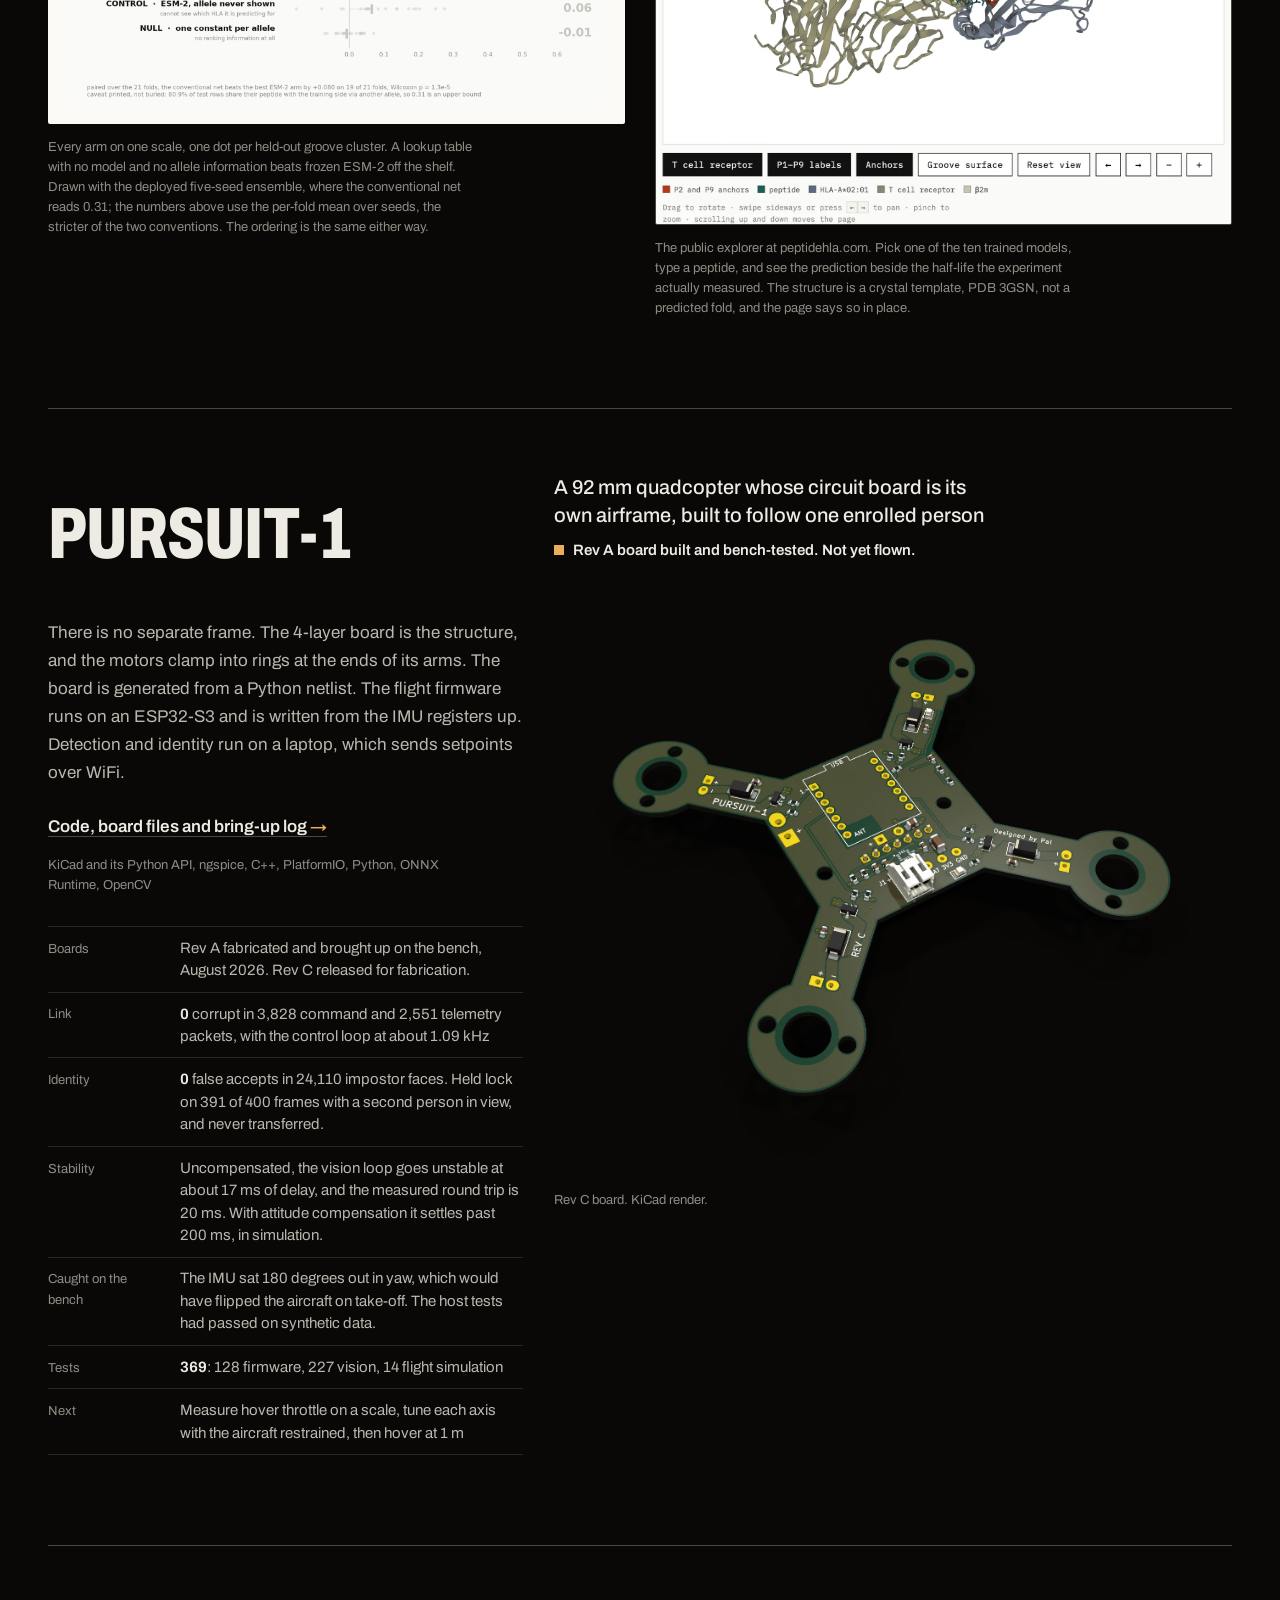
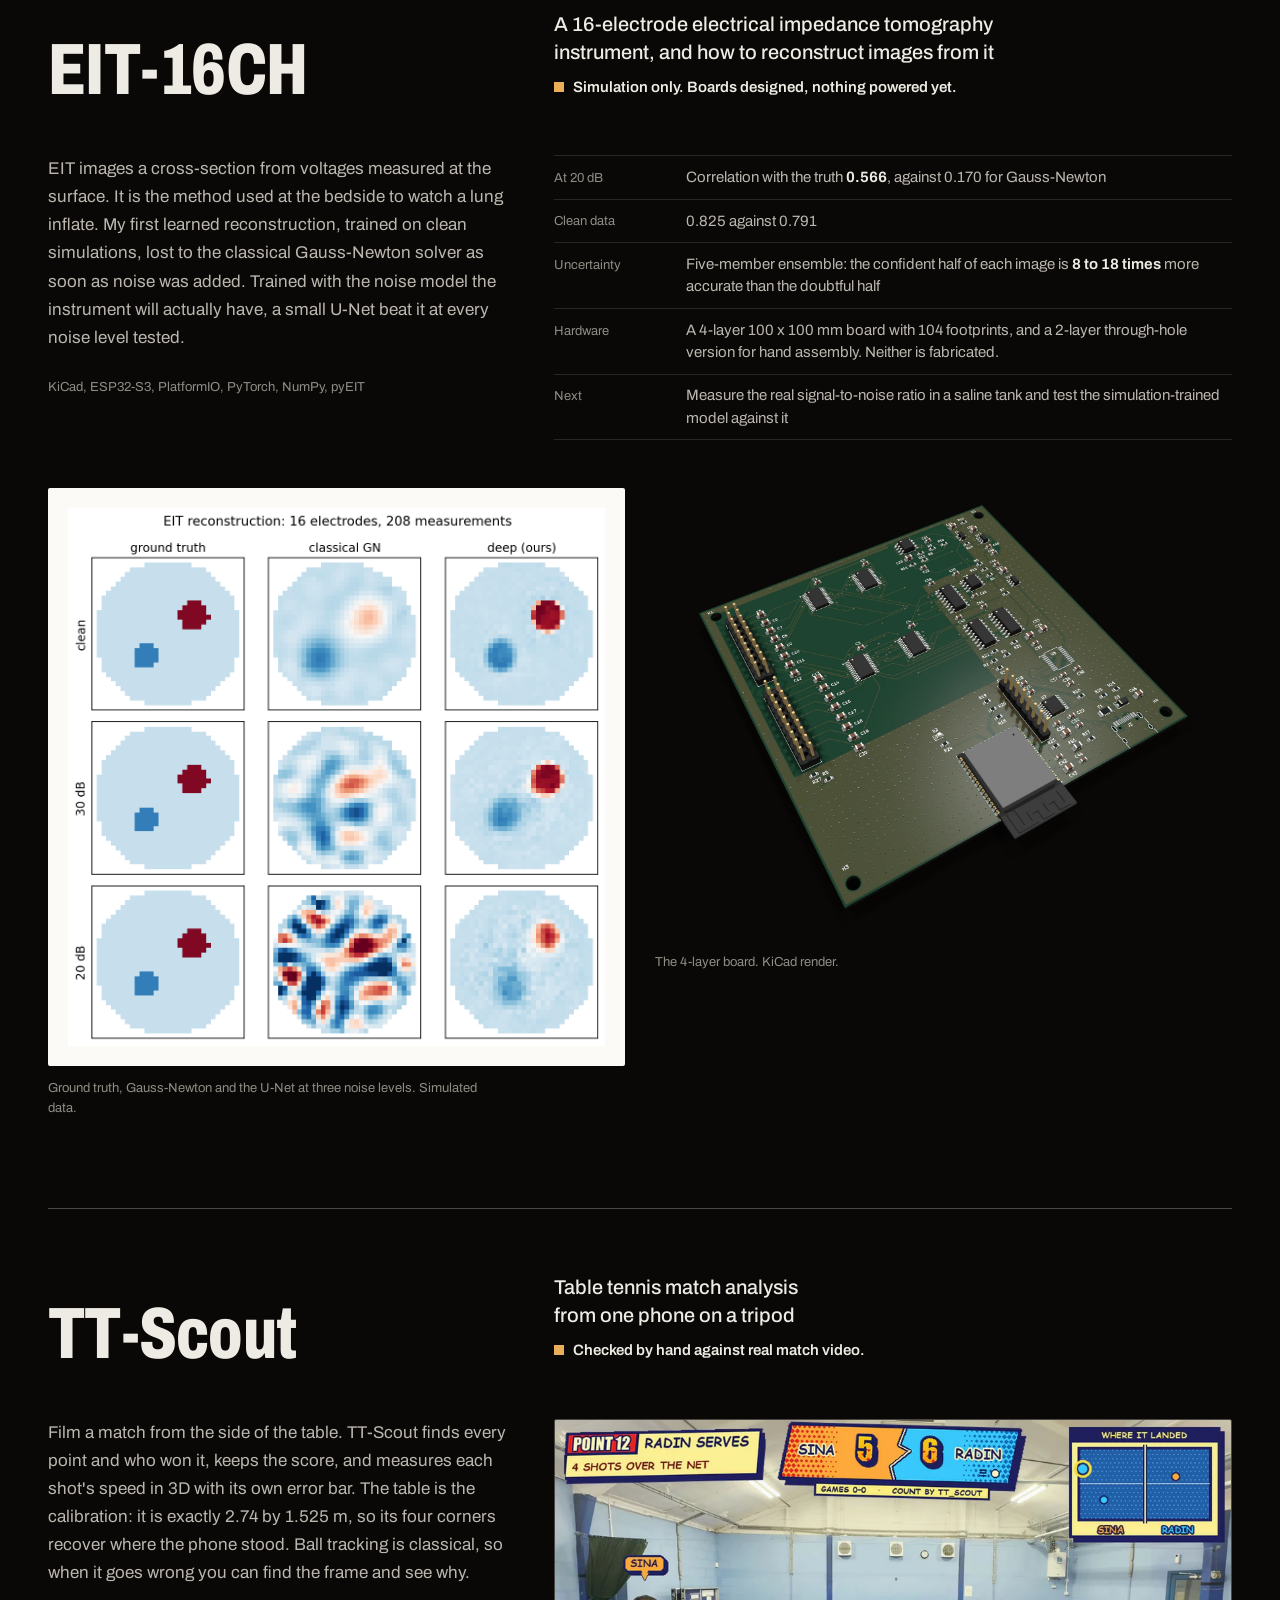
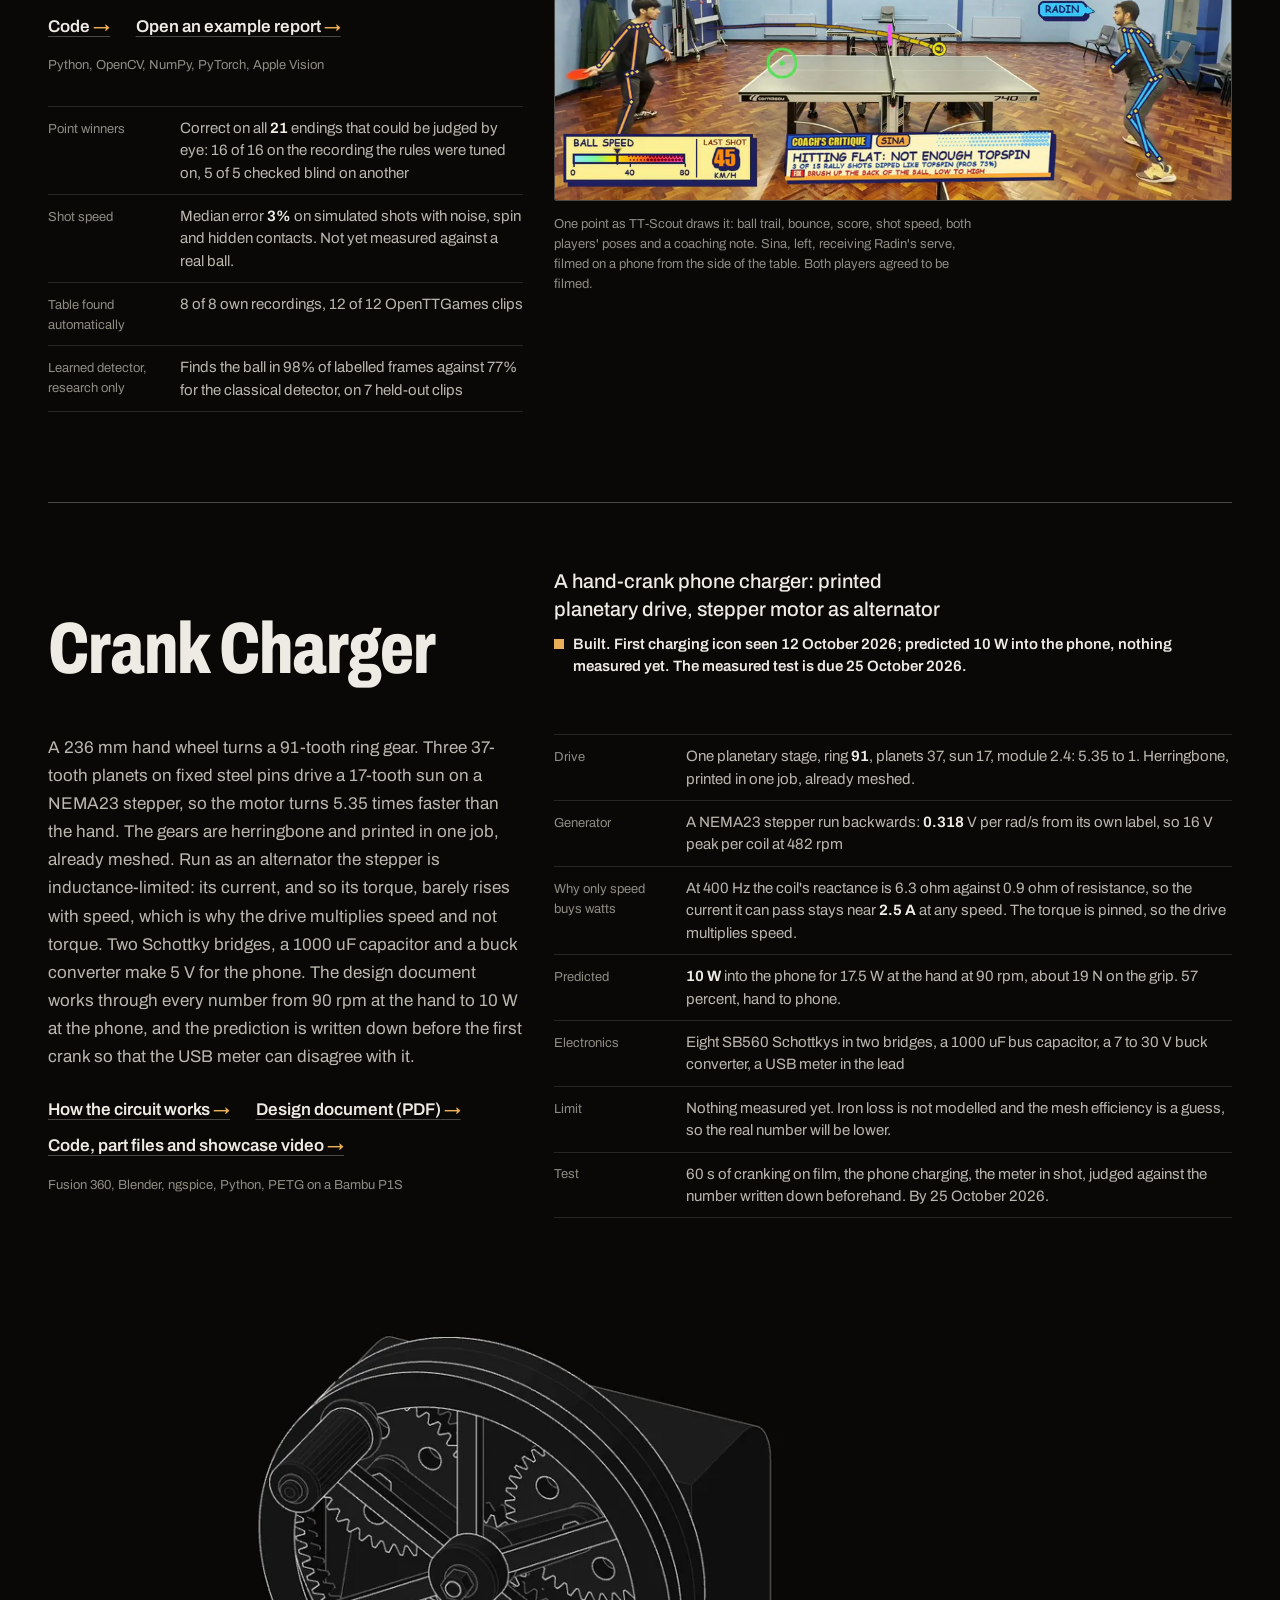
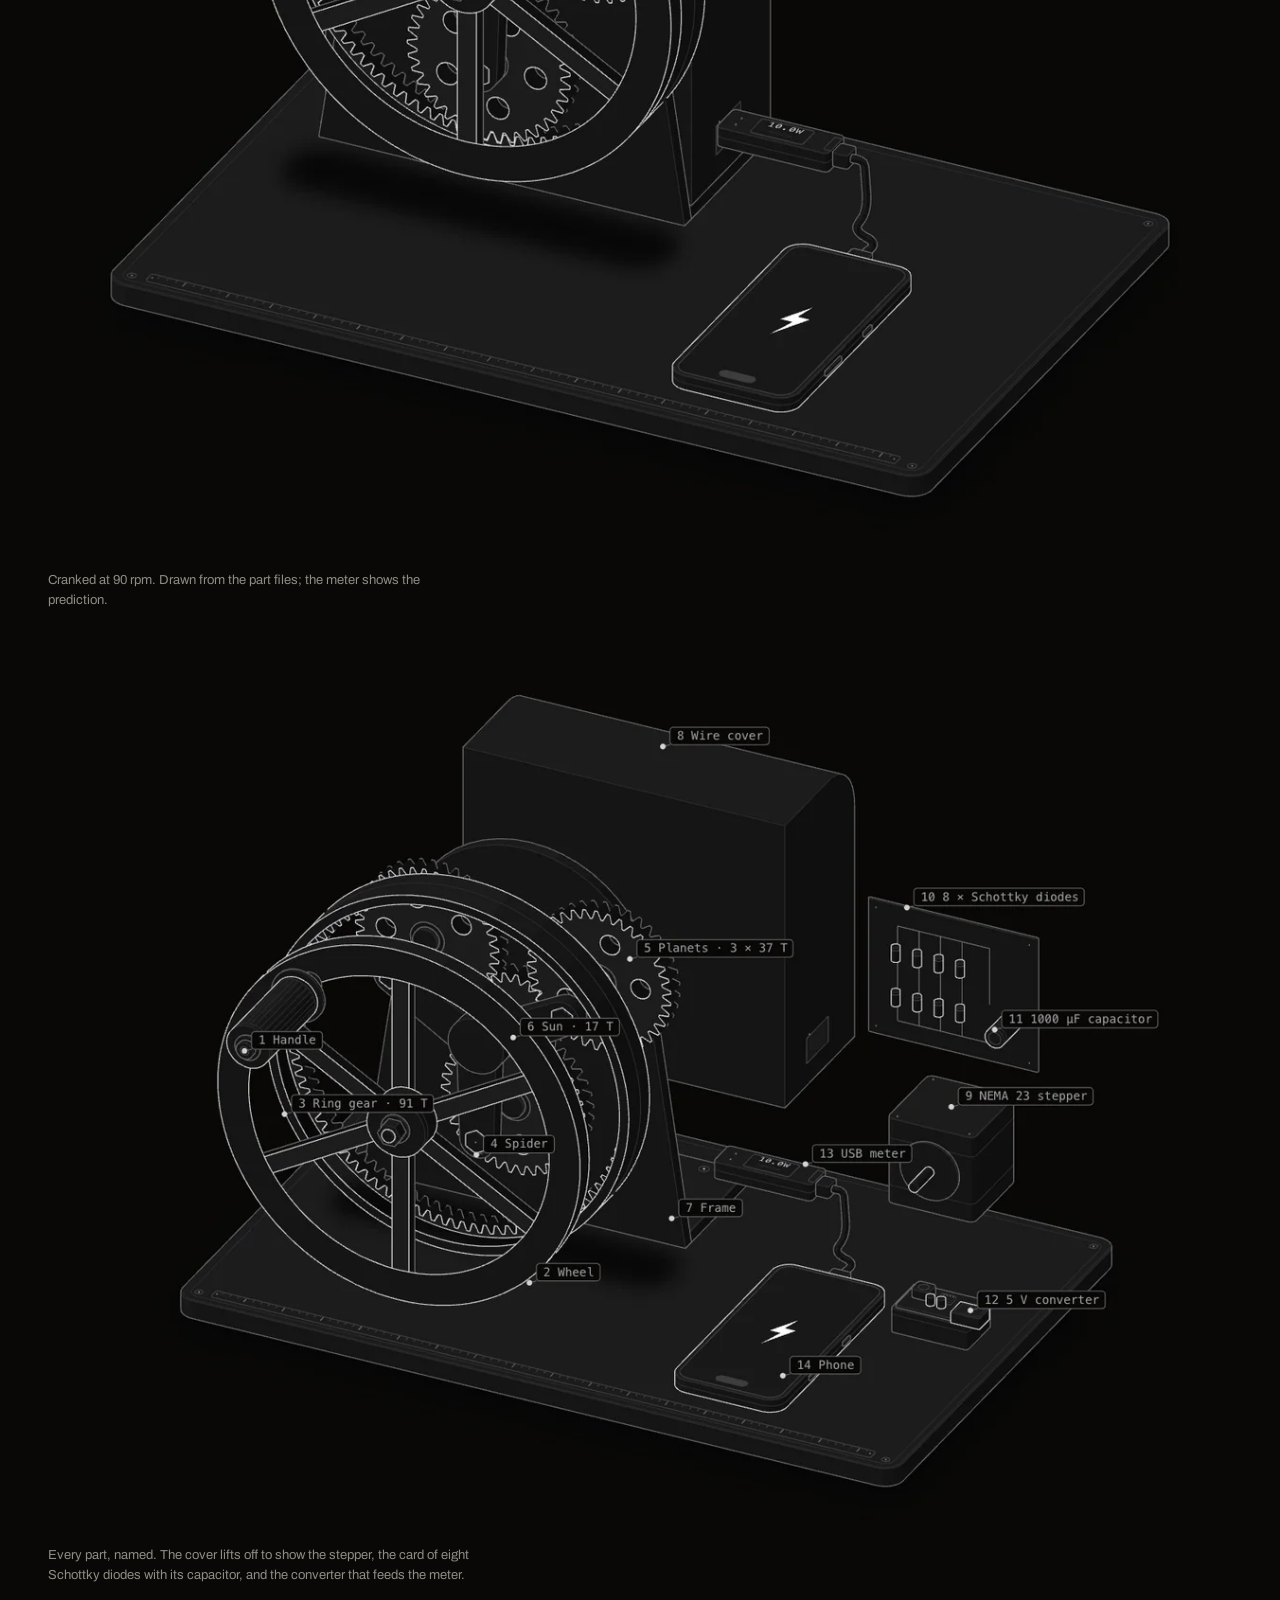
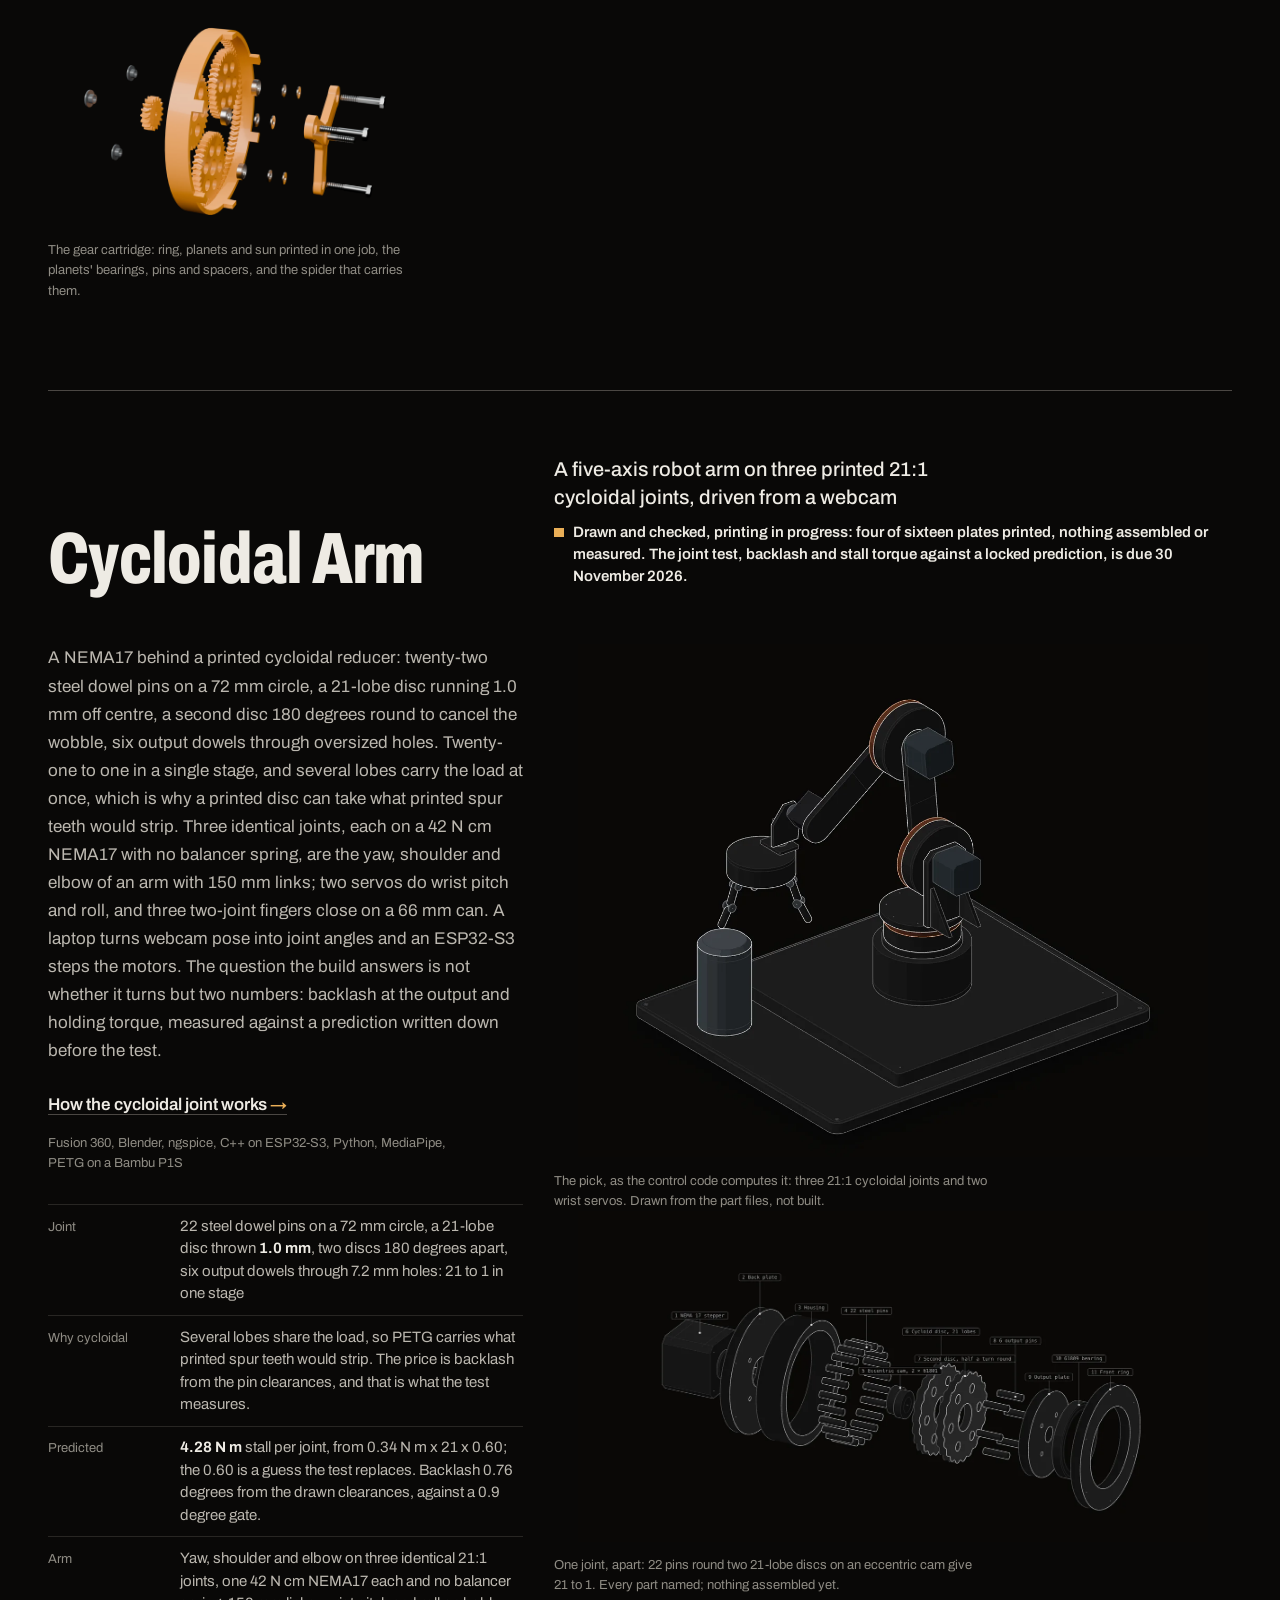
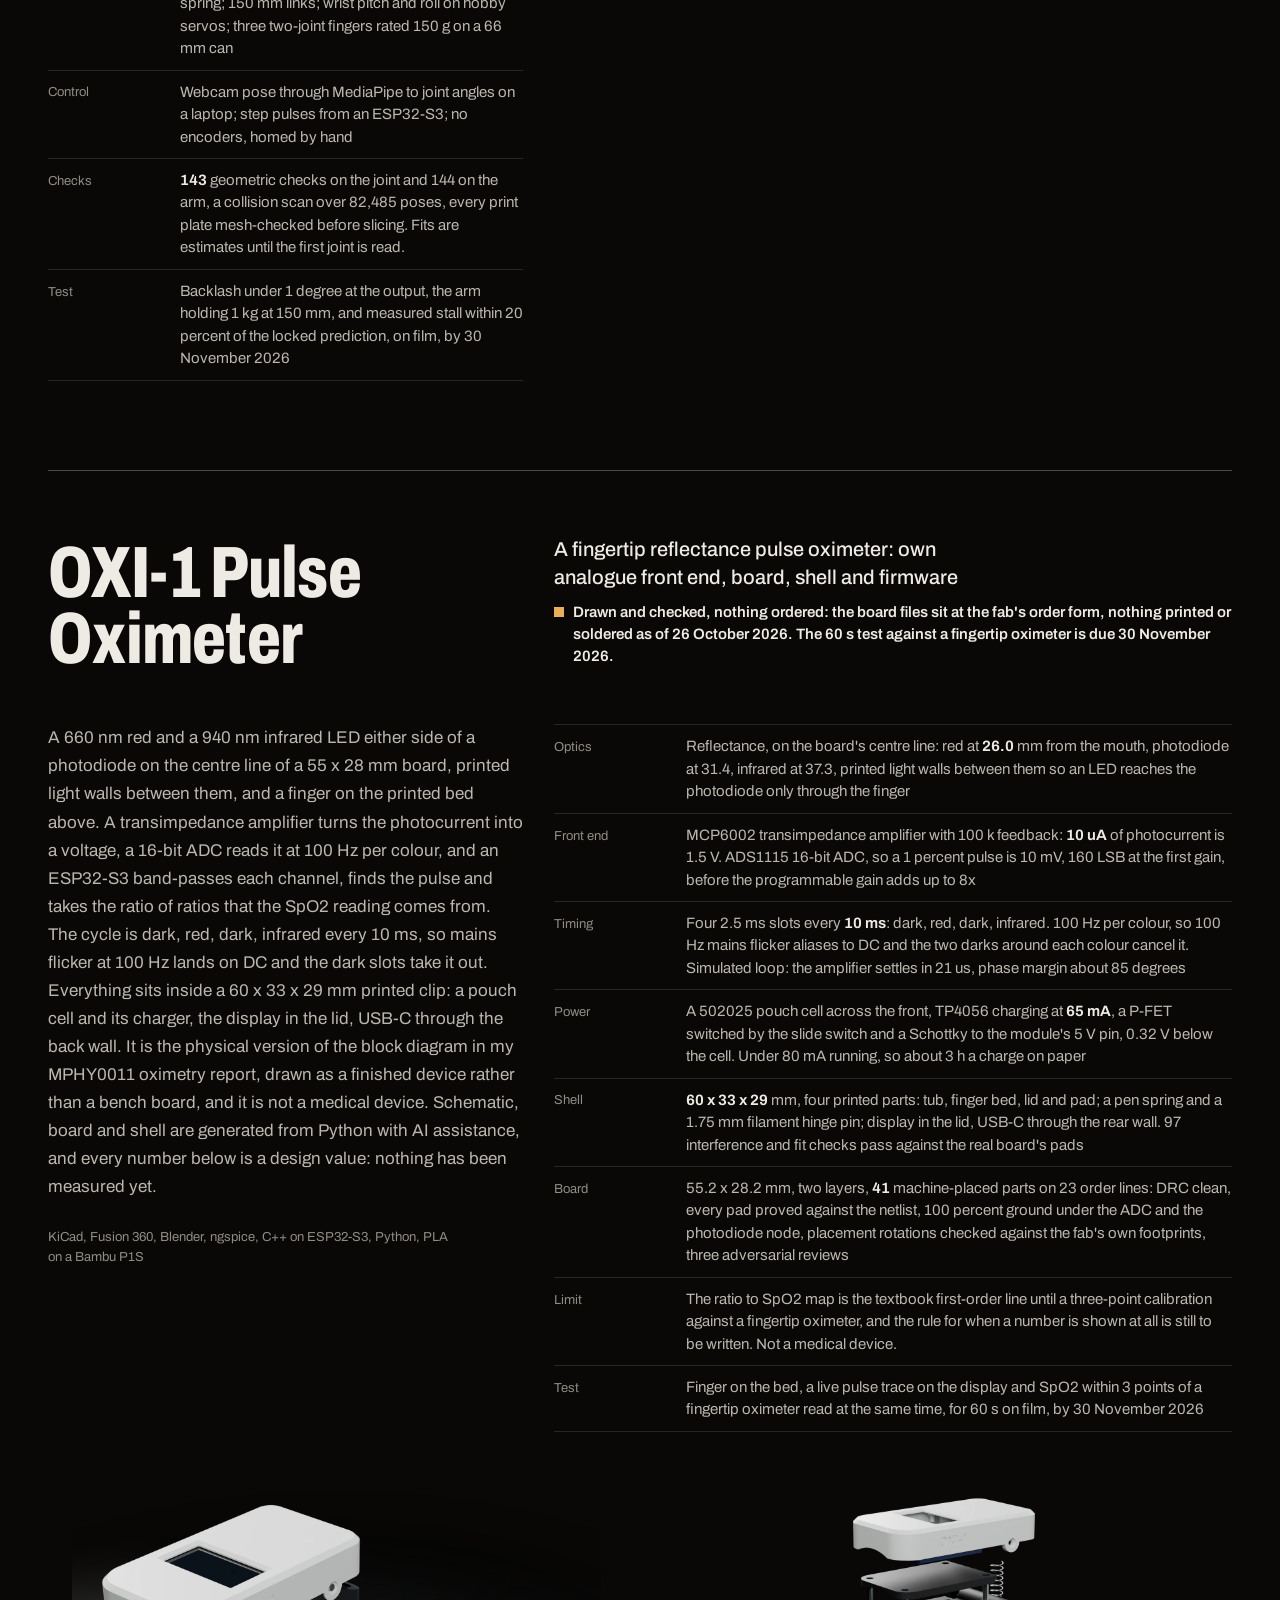
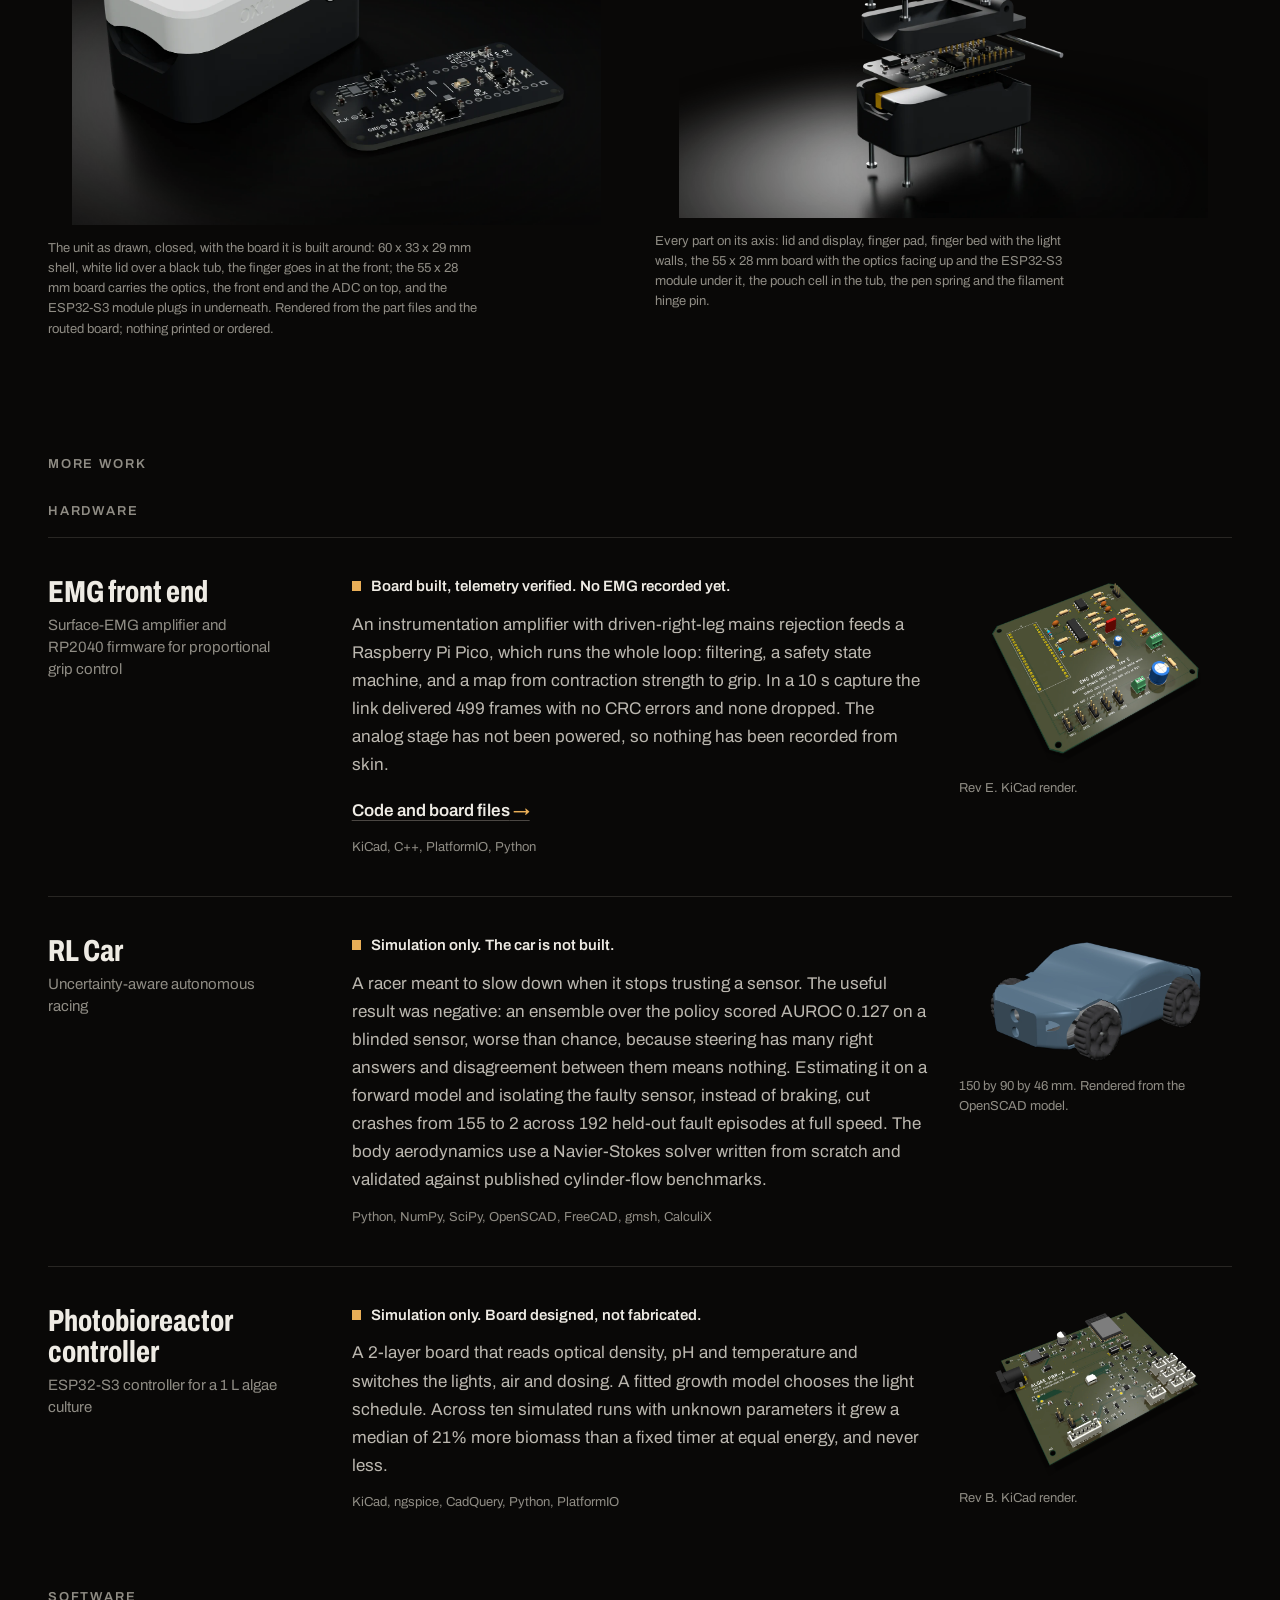
==== commit 1a0ee9ed: "Kaggriculture moves to the top of the featured work (bronze medal)" ====
--- a/index.html
+++ b/index.html
@@ -103,6 +103,32 @@
 
 <section class="section wrap" id="work">
   <h2 class="vh">Selected work</h2>
+  <article class="work work--wide" id="kaggriculture">
+    <header class="work__head">
+      <h3 class="work__name">Kaggriculture</h3>
+      <div class="work__intro">
+        <p class="work__what">Market-timing layers for Kaggle&#x27;s two-farm simulation competition</p>
+        <p class="status"><span class="mark" aria-hidden="true"></span>Competition bronze medal: final rank 549 of 10,148 teams, awarded 15 October 2026.</p>
+      </div>
+    </header>
+    <div class="work__body">
+      <div class="work__text">
+        <p class="work__summary">Two farms sell into one market where the price is a fixed function of stock and orders are served slot by slot, so the position of an order in the list is worth money. Most rivals in my band ran the same public engine, so I could predict their list, check that prediction every turn against their public money, and place each of my sales one slot ahead of theirs. When a rival buys a block of wheat, a layer buys alongside it and sells in the last slot of the same turn, taking the rise the rival&#x27;s own purchase causes. Every build was replayed into my seat of a few hundred recorded ladder games and had to win at least as many; the farm itself is the public 2965 Master Engine (Apache-2.0), unchanged except three constants.</p>
+        <div class="work__more"><p class="links"><a href="https://www.kaggle.com/competitions/kaggriculture">Competition</a><a href="https://www.kaggle.com/certification/competitions/painghtetsw/kaggriculture">Certificate</a></p><p class="tools">Python, NumPy, kaggle-environments</p></div>
+      </div>
+      <dl class="kv">
+        <div><dt>Ladder</dt><dd>Final rank <b>549</b> of 10,148 teams, top 5.4%, bronze medal. Rank 339 at the close on 30 September 2026, before the ladder settled.</dd></div>
+        <div><dt>One turn of the ride</dt><dd><b>+94</b> coins for us, <b>+94</b> more paid by the rival for its own block, in a recorded game replayed unit by unit</dd></div>
+        <div><dt>Recorded games against early wheat buyers</dt><dd><b>31</b> of 42 won with the ride, 24 without</dd></div>
+        <div><dt>Testbeds</dt><dd>401 recorded games replayed to the coin; a reactive panel of synthetic rivals; a census of destroyed goods and failed orders; fault injection; a control build for every new switch</dd></div>
+        <div><dt>Limit</dt><dd>Recorded rivals cannot react. A live rival whose blocks cost more may stop buying, and then the ride earns nothing.</dd></div>
+      </dl>
+      <div class="work__figs">
+        <figure class="fig fig--frame"><div class="fig__in"><img src="assets/img/kaggriculture_game.webp" width="1600" height="1007" alt="The competition&#x27;s pixel-art visualiser at day 23 of a 30-day game: two fenced farms of ten by ten tiles either side of a town square with seven shops, crops and animals on both farms, farm hands walking the rows, and beneath them two player panels and a price board for eight products" loading="lazy" decoding="async"></div><figcaption>Day 23 of 30 in one of the entry&#x27;s ladder games on 30 September 2026, in the competition&#x27;s own visualiser. Our farm is on the right.</figcaption></figure>
+        <figure class="fig fig--frame"><div class="fig__in"><img src="assets/img/kaggriculture_ride.webp" width="1947" height="892" alt="Two step charts of the wheat price, 39 to 43 coins, in one market turn. Left, what the rival paid for each of its 80 units: a grey line rising 39, 40, 41, 42 had we stood aside, and an orange line reaching 43 sooner with our block in its slot, the gap shaded. Right, our 60 units: bought along the same rising orange line, sold in the last slot along a blue line at 43 falling to 42, the gap between them shaded." loading="lazy" decoding="async"></div><figcaption>One shop turn of a recorded ladder game, replayed unit by unit from the engine&#x27;s price rule. Our block of 60, bought in the rival&#x27;s slot and sold in the last one, made 94 coins; the rival paid 94 more for its 80.</figcaption></figure>
+      </div>
+    </div>
+  </article>
   <article class="work work--wide" id="pallorhb">
     <header class="work__head">
       <h3 class="work__name">PallorHb</h3>
@@ -400,18 +426,6 @@
         <p class="links"><a href="https://github.com/Pai-88/gripper">Code</a></p><p class="tools">Python, MediaPipe, C++, ESP32</p>
       </div>
       <figure class="fig fig--frame row__fig"><div class="fig__in"><img src="assets/img/gripper_dashboard.webp" width="1360" height="560" alt="A dark monospace telemetry page titled gripper, live telemetry: a green TELEOP state badge, bars for base 15.1 degrees, shoulder 30, elbow minus 60, wrist 14 and grip 68 percent, then latency p50 58 ms p95 95 ms, vbat 7.40 V, and the words no faults in green" loading="lazy" decoding="async"></div><figcaption>The live telemetry page the package serves, here in its standalone demo with made-up joint angles. The arm is not attached yet.</figcaption></figure>
-    </article>
-    <article class="row" id="kaggriculture">
-      <div class="row__id">
-        <h4 class="row__name">Kaggriculture</h4>
-        <p class="row__what">Market-timing layers for Kaggle&#x27;s two-farm simulation competition</p>
-      </div>
-      <div class="row__text">
-        <p class="status"><span class="mark" aria-hidden="true"></span>Competition bronze medal: final rank 549 of 10,148 teams, awarded 15 October 2026.</p>
-        <p>Two farms sell into one market where the price is a fixed function of stock and orders are served slot by slot, so the position of an order in the list is worth money. Most rivals in my band ran the same public engine, so I could predict their list, check that prediction every turn against their public money, and place each of my sales one slot ahead of theirs. When a rival buys a block of wheat, a layer buys alongside it and sells in the last slot of the same turn, taking the rise the rival&#x27;s own purchase causes. Every build was replayed into my seat of a few hundred recorded ladder games and had to win at least as many; the farm itself is the public 2965 Master Engine (Apache-2.0), unchanged except three constants.</p>
-        <p class="links"><a href="https://www.kaggle.com/competitions/kaggriculture">Competition</a><a href="https://www.kaggle.com/certification/competitions/painghtetsw/kaggriculture">Certificate</a></p><p class="tools">Python, NumPy, kaggle-environments</p>
-      </div>
-      <figure class="fig fig--frame row__fig"><div class="fig__in"><img src="assets/img/kaggriculture_game.webp" width="1600" height="1007" alt="The competition&#x27;s pixel-art visualiser at day 23 of a 30-day game: two fenced farms of ten by ten tiles either side of a town square with seven shops, crops and animals on both farms, farm hands walking the rows, and beneath them two player panels and a price board for eight products" loading="lazy" decoding="async"></div><figcaption>Day 23 of 30 in one of the entry&#x27;s ladder games on 30 September 2026, in the competition&#x27;s own visualiser. Our farm is on the right.</figcaption></figure>
     </article>
   </div>
 </section>
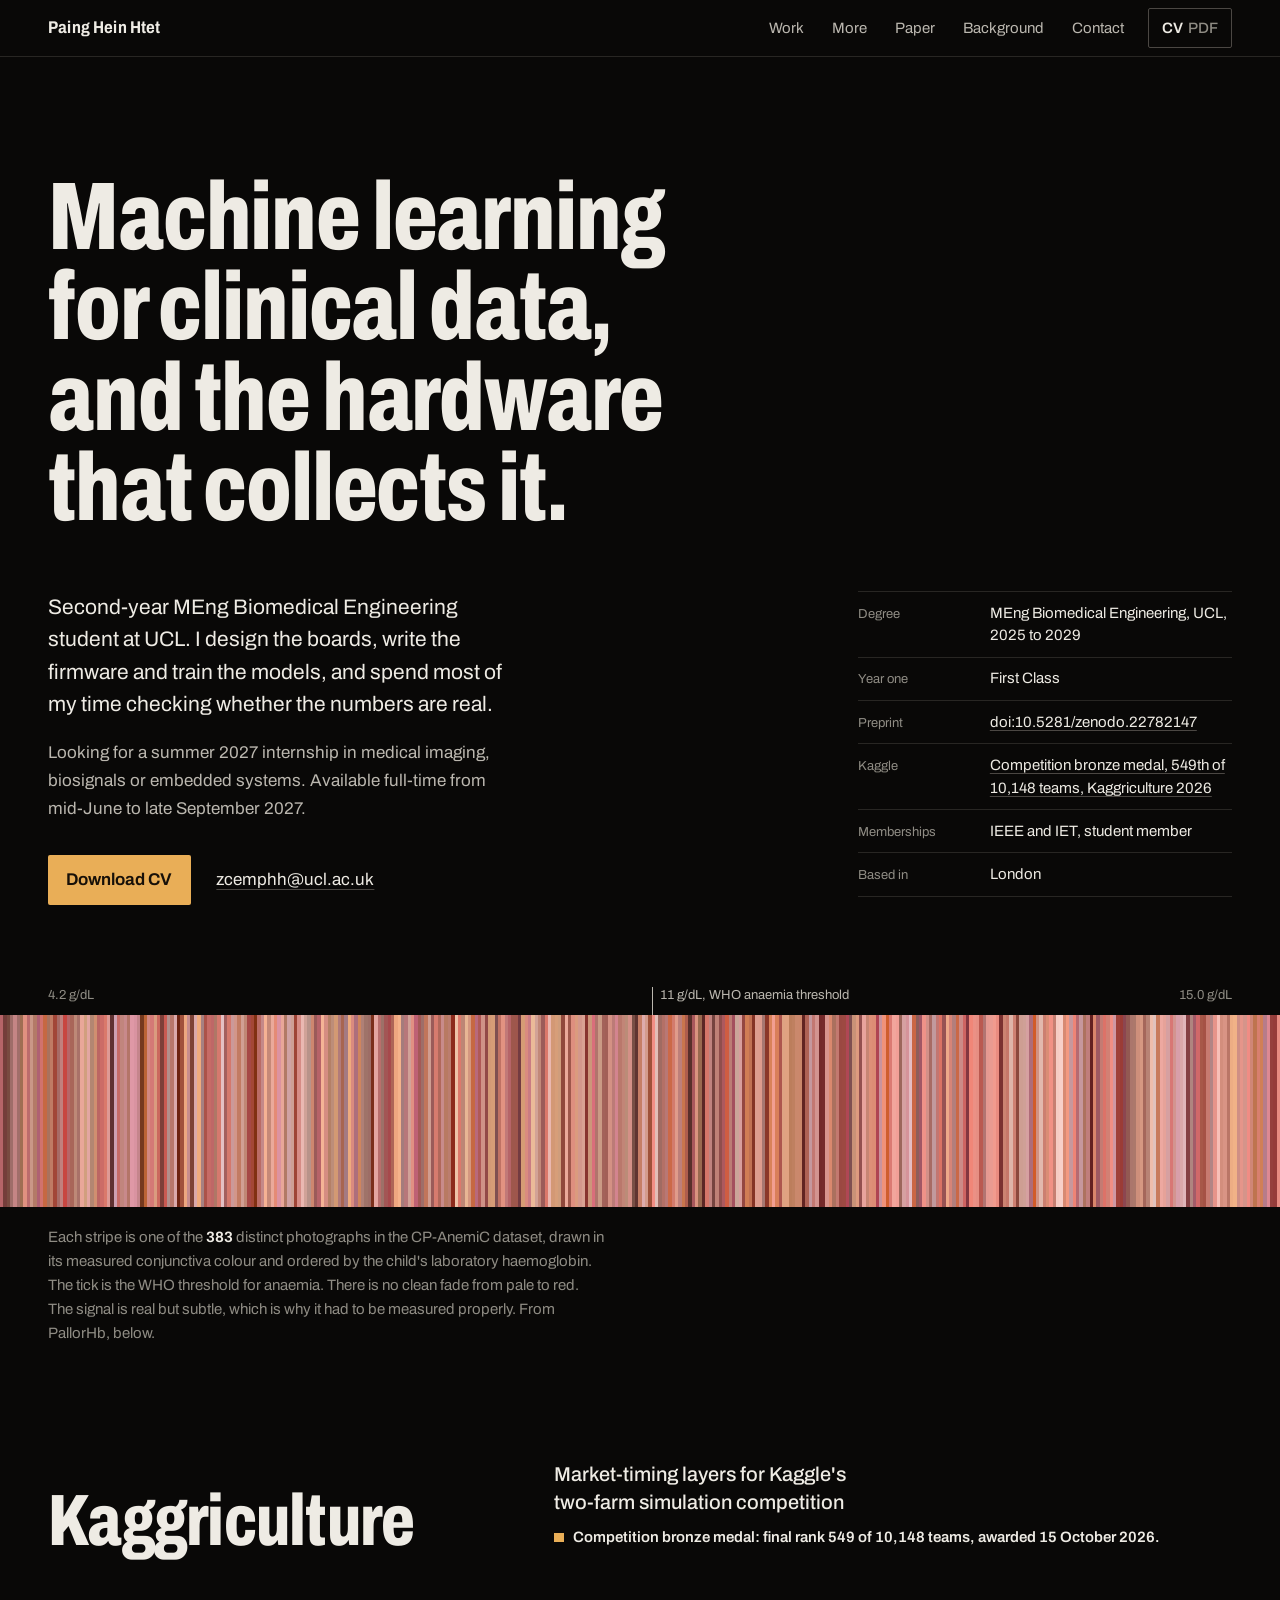
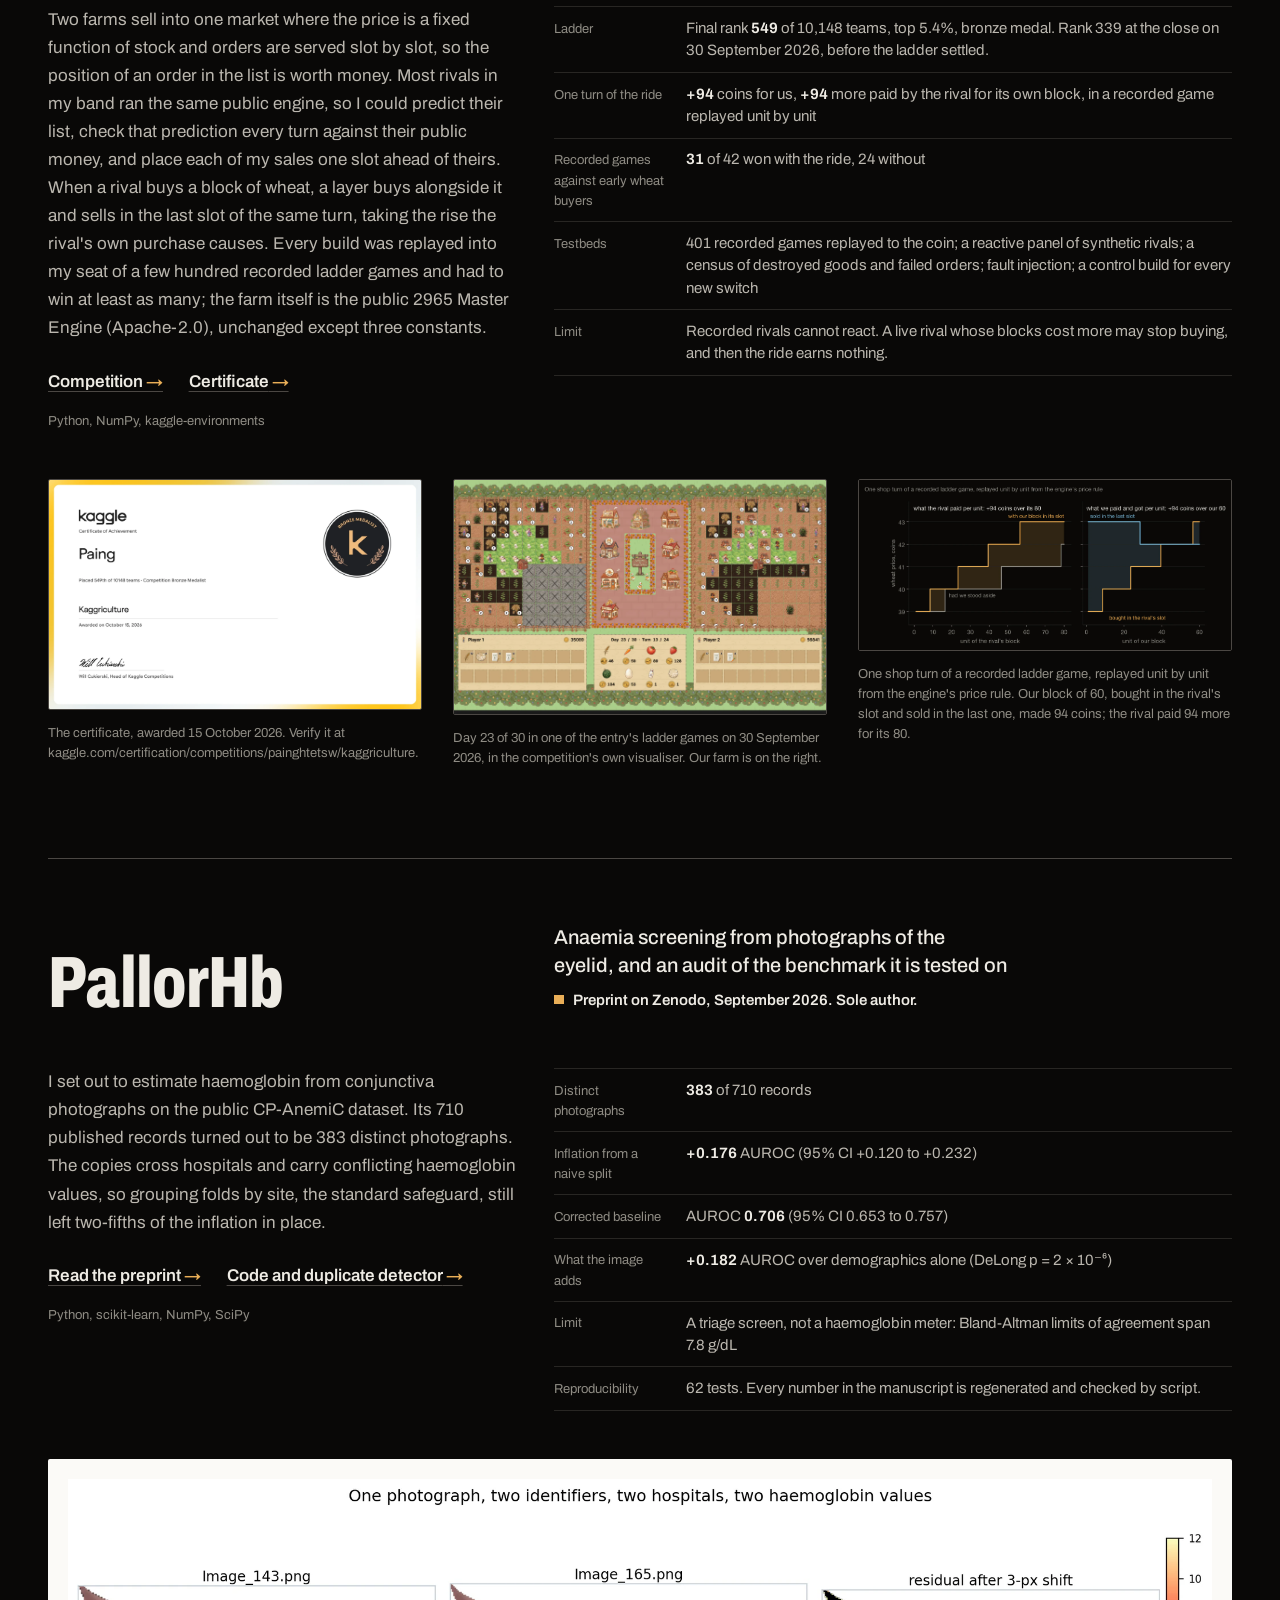
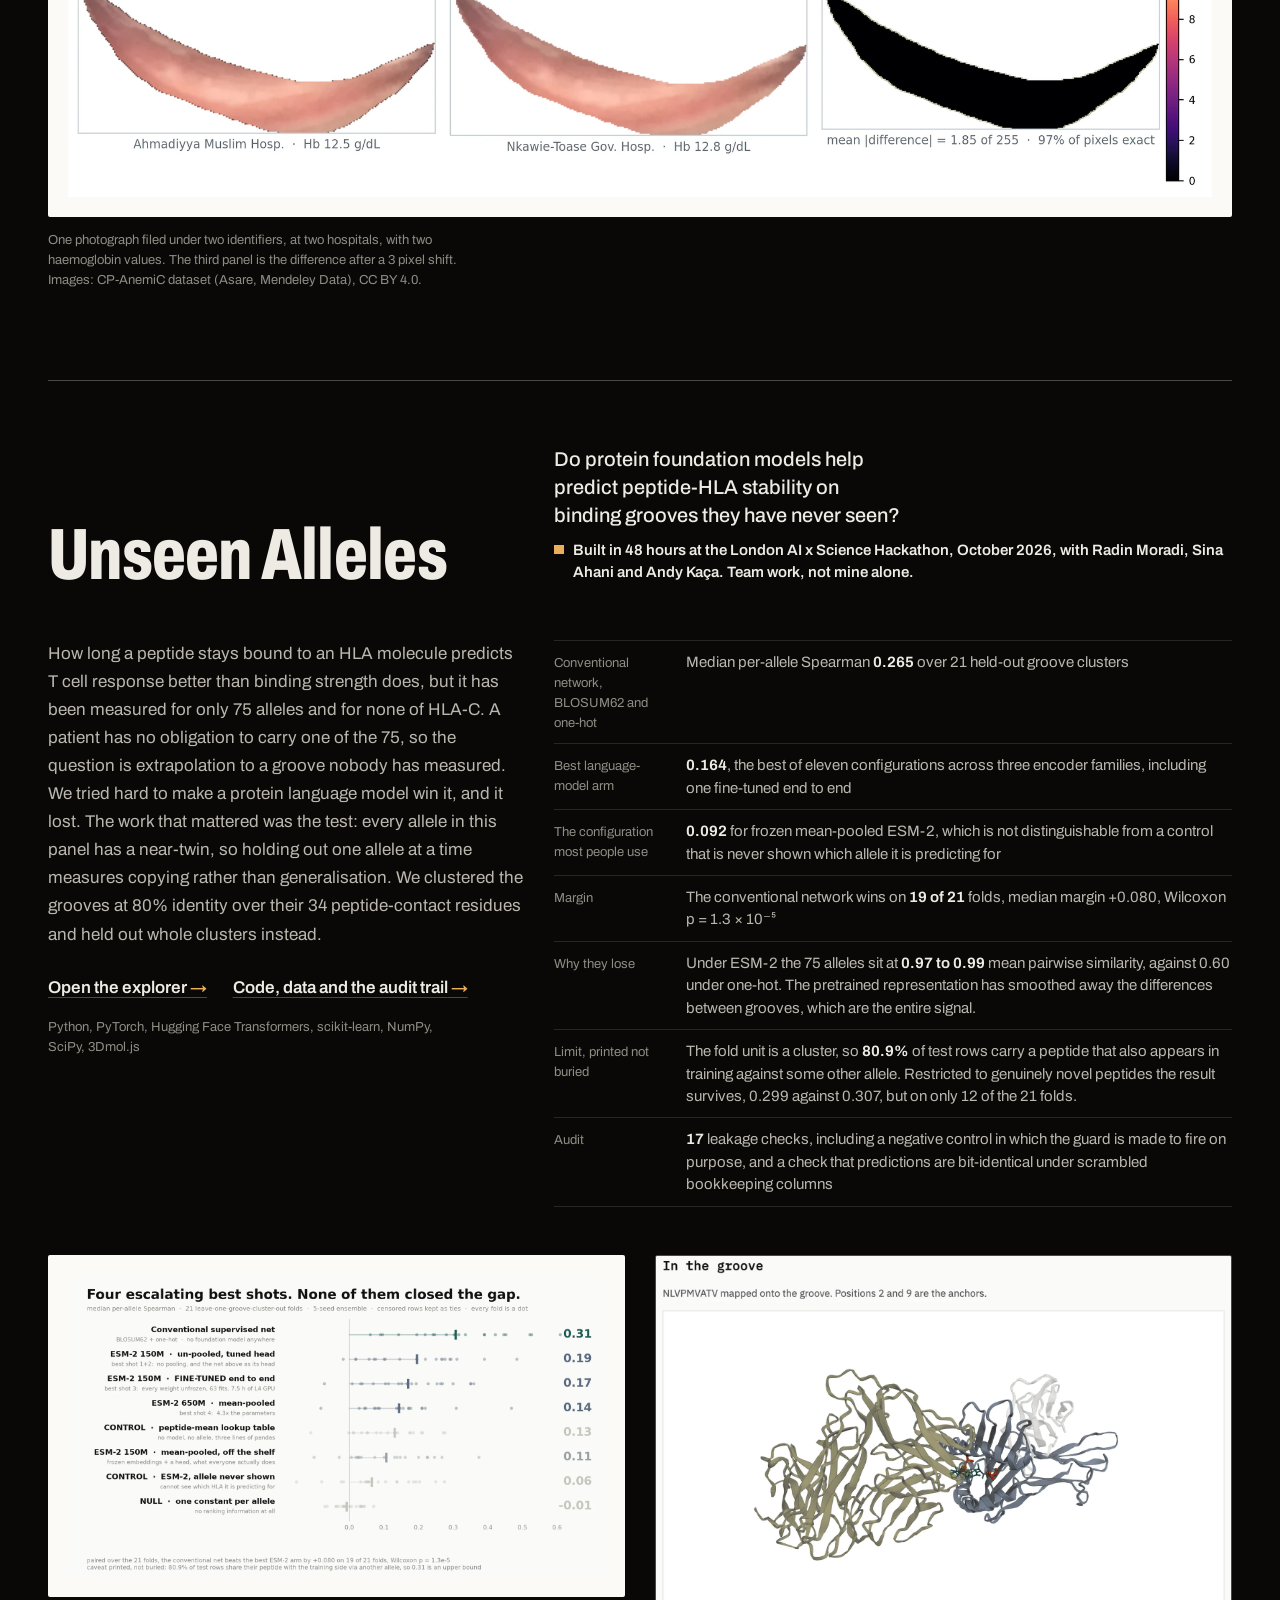
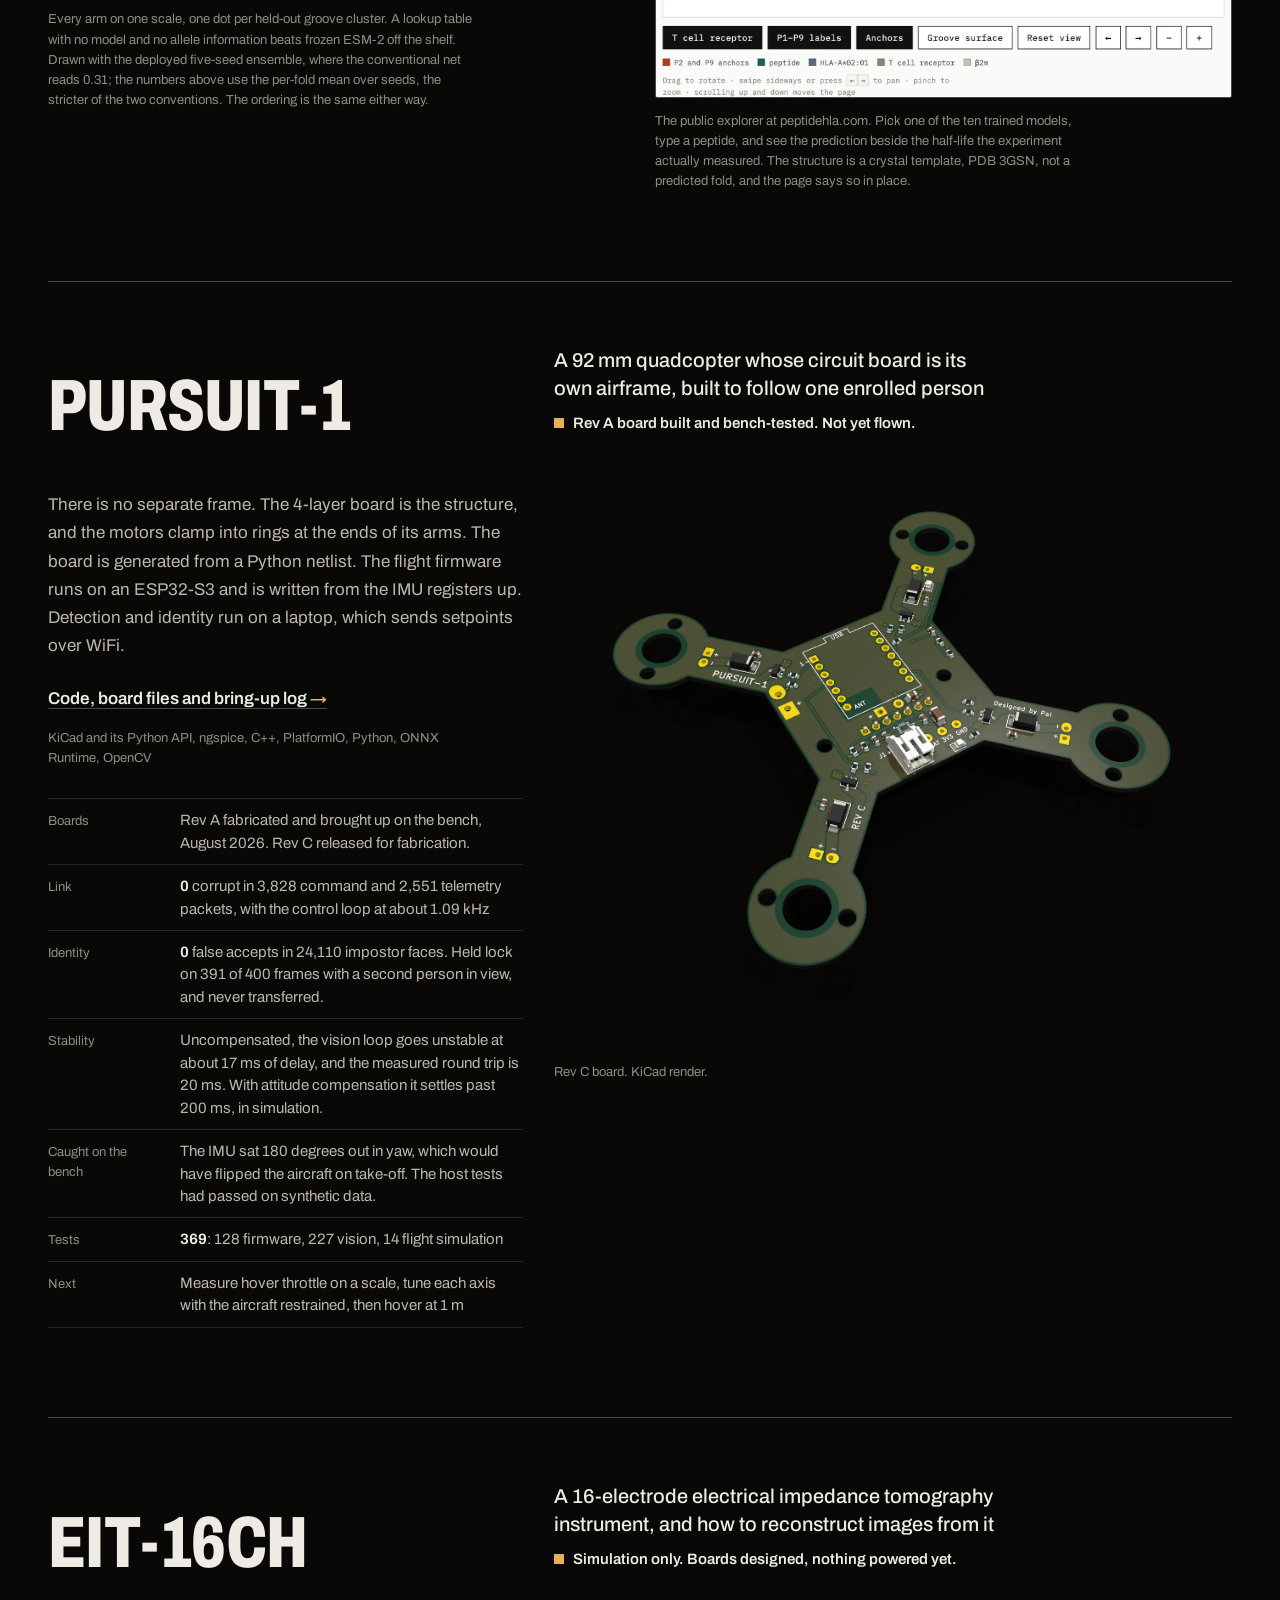
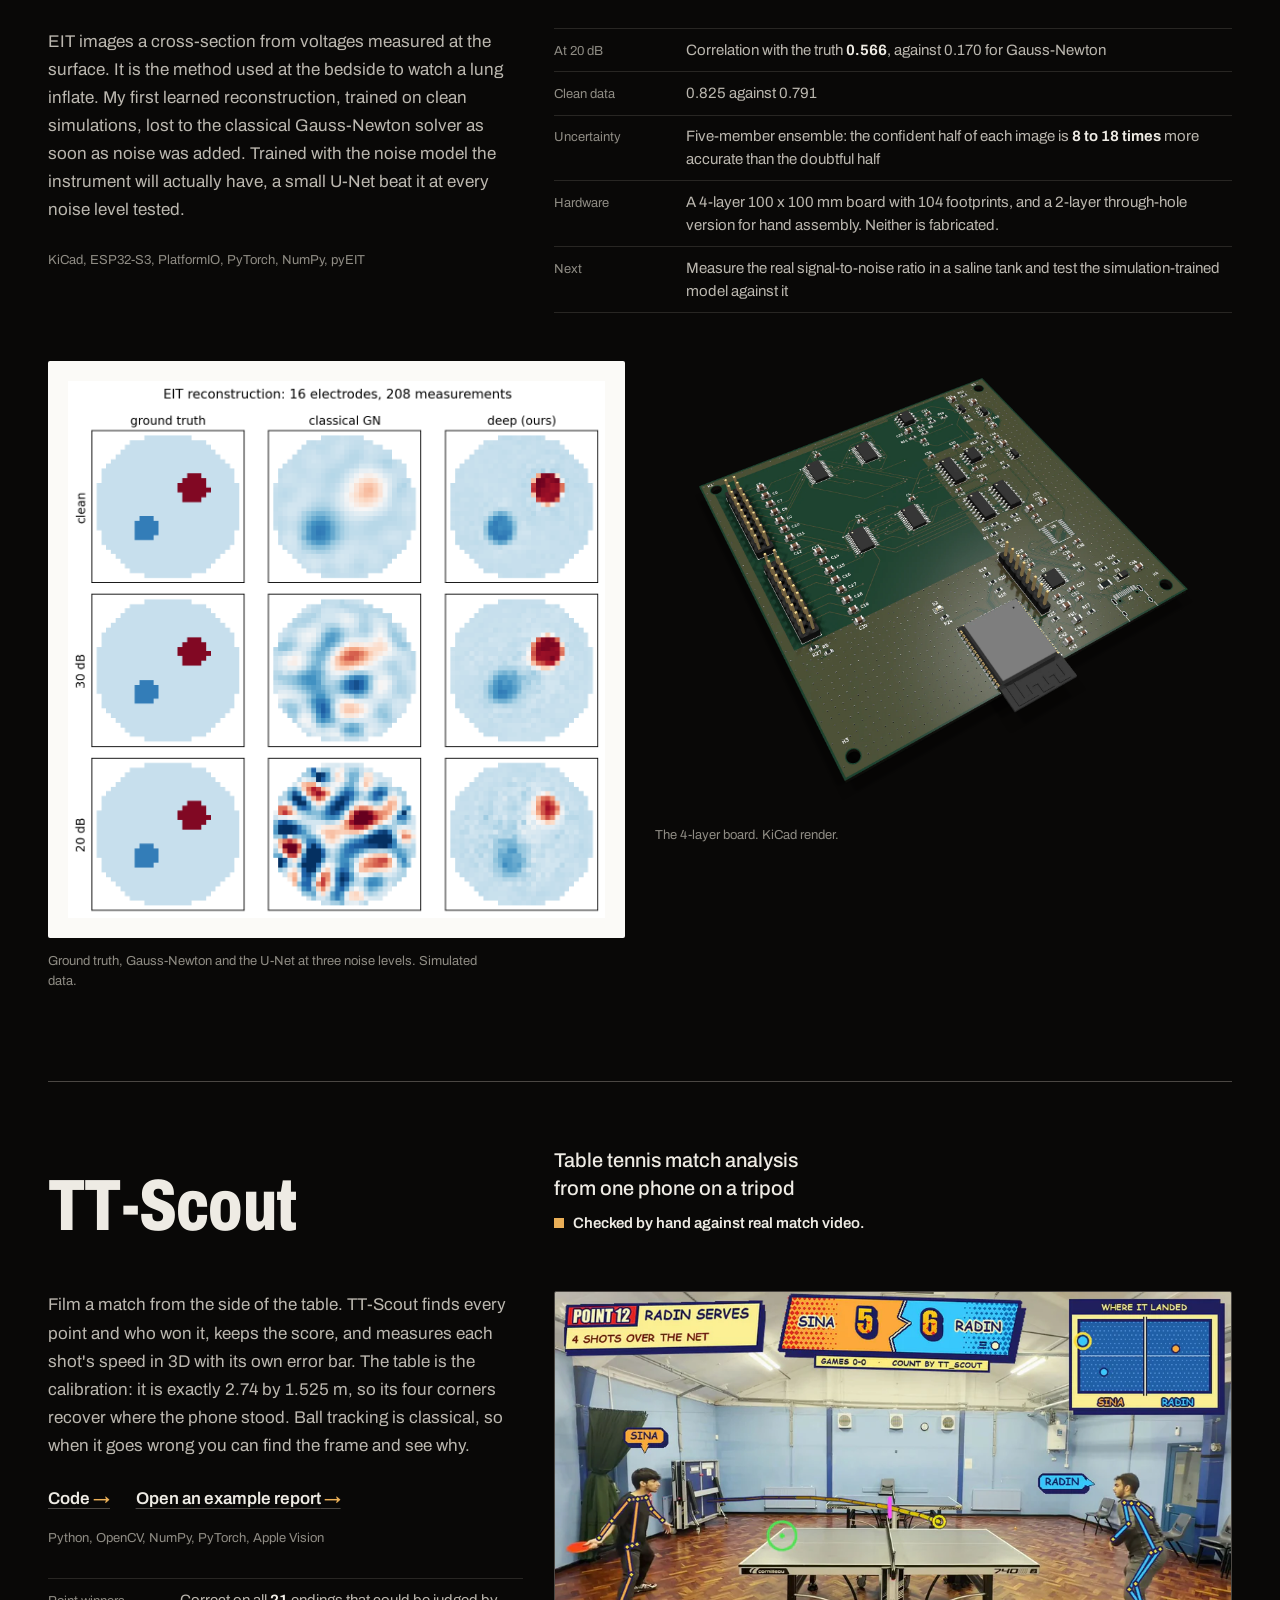
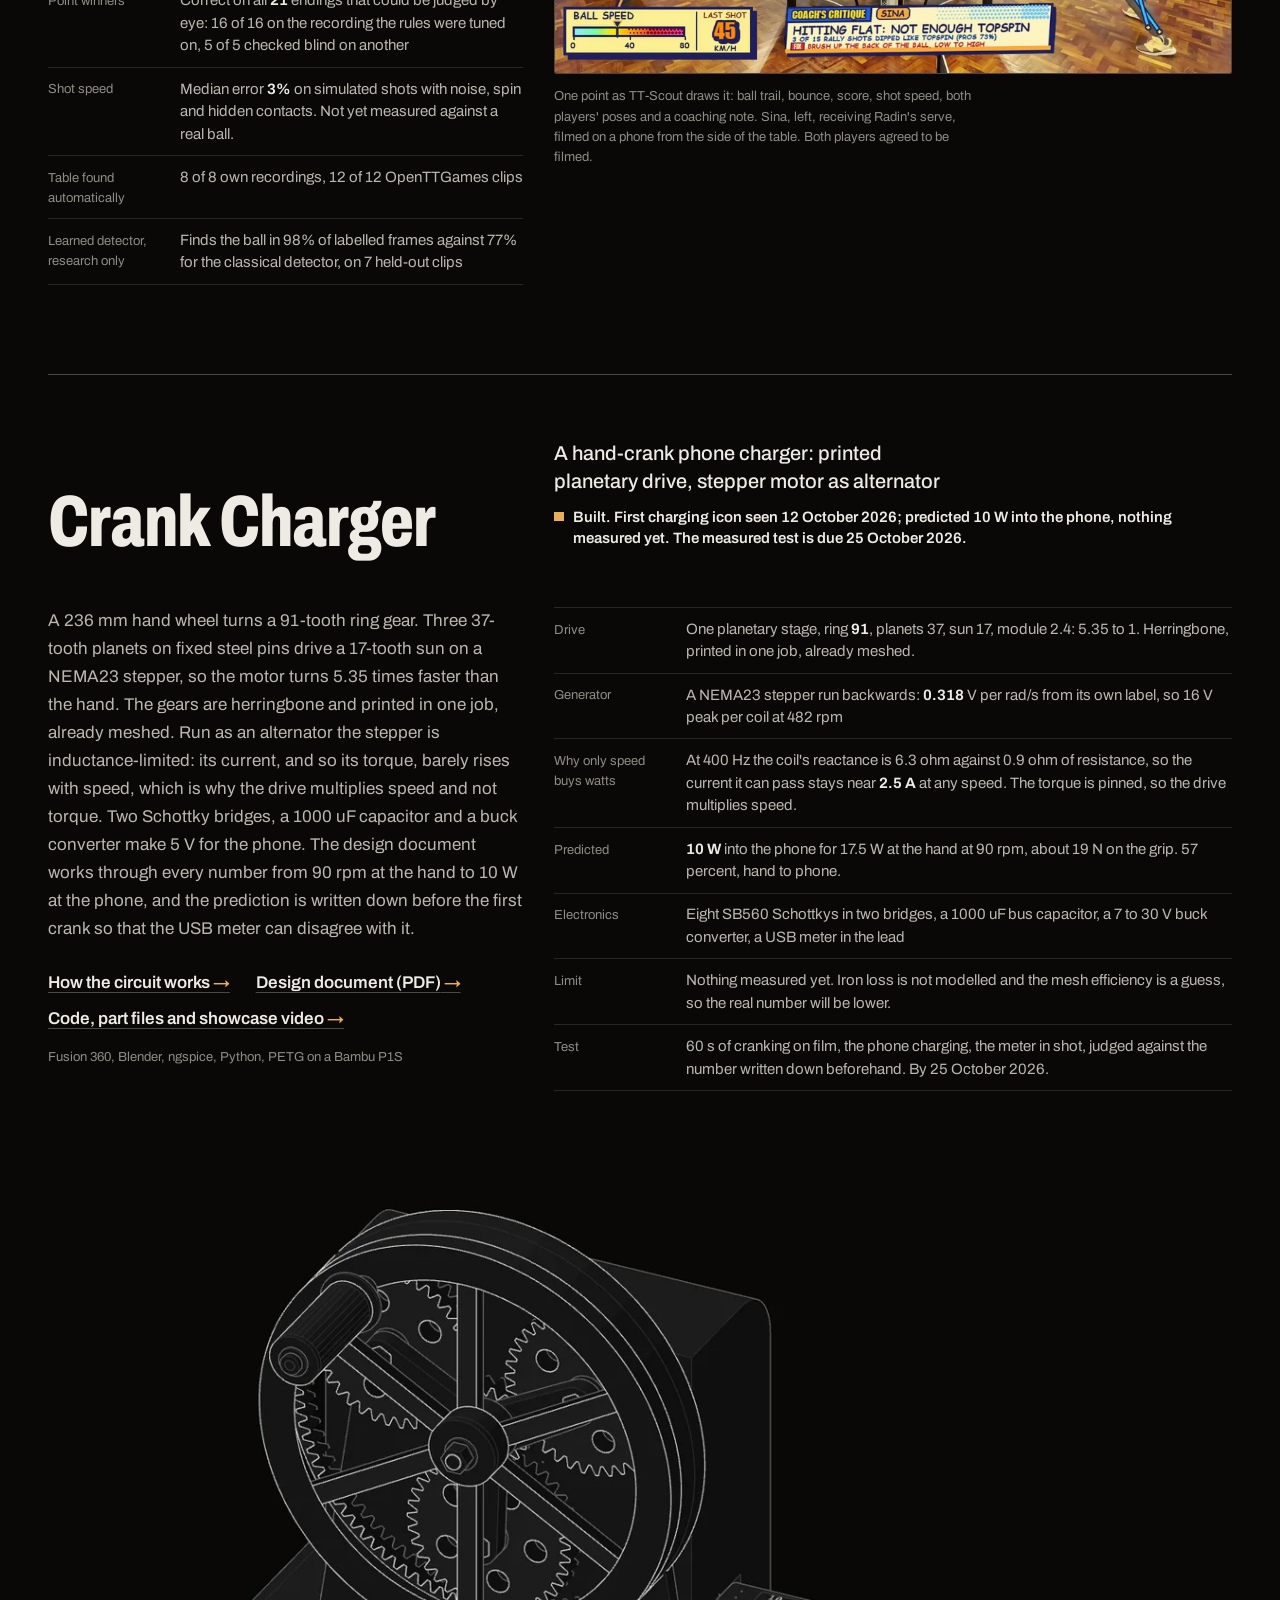
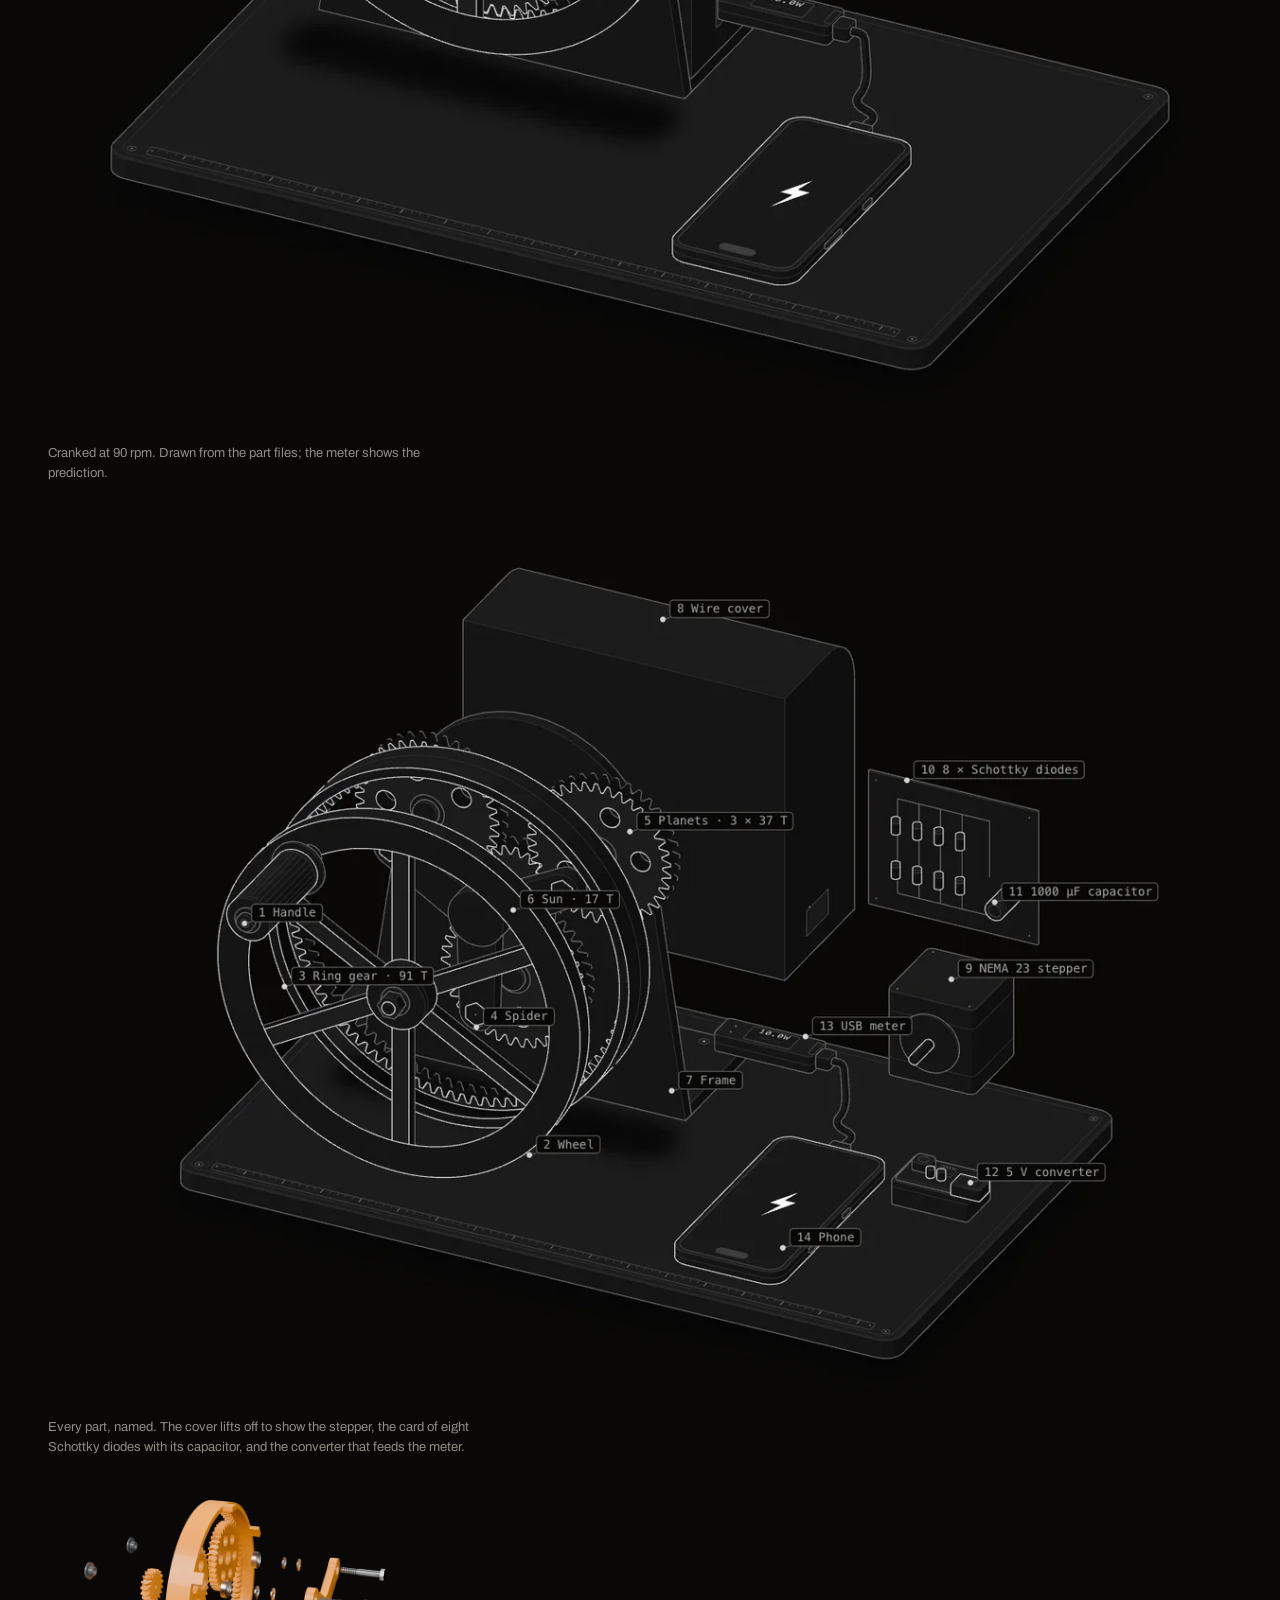
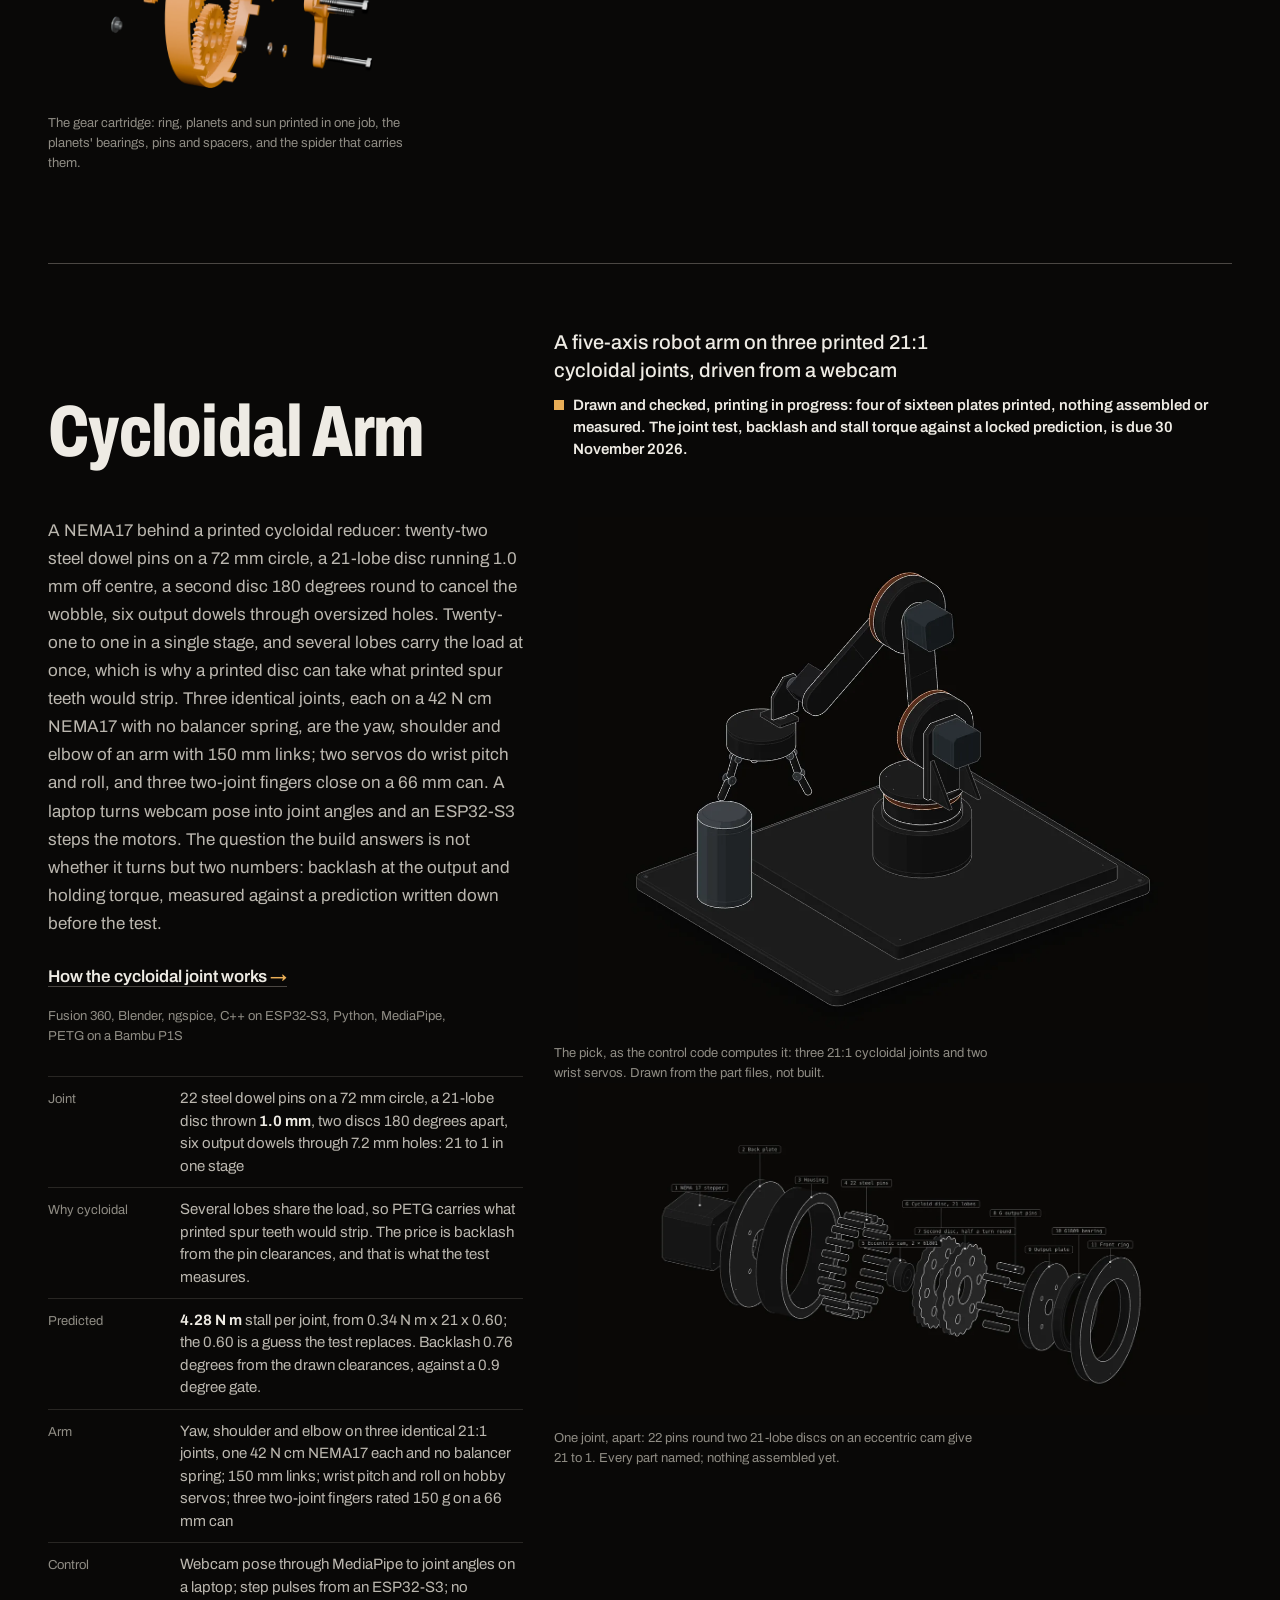
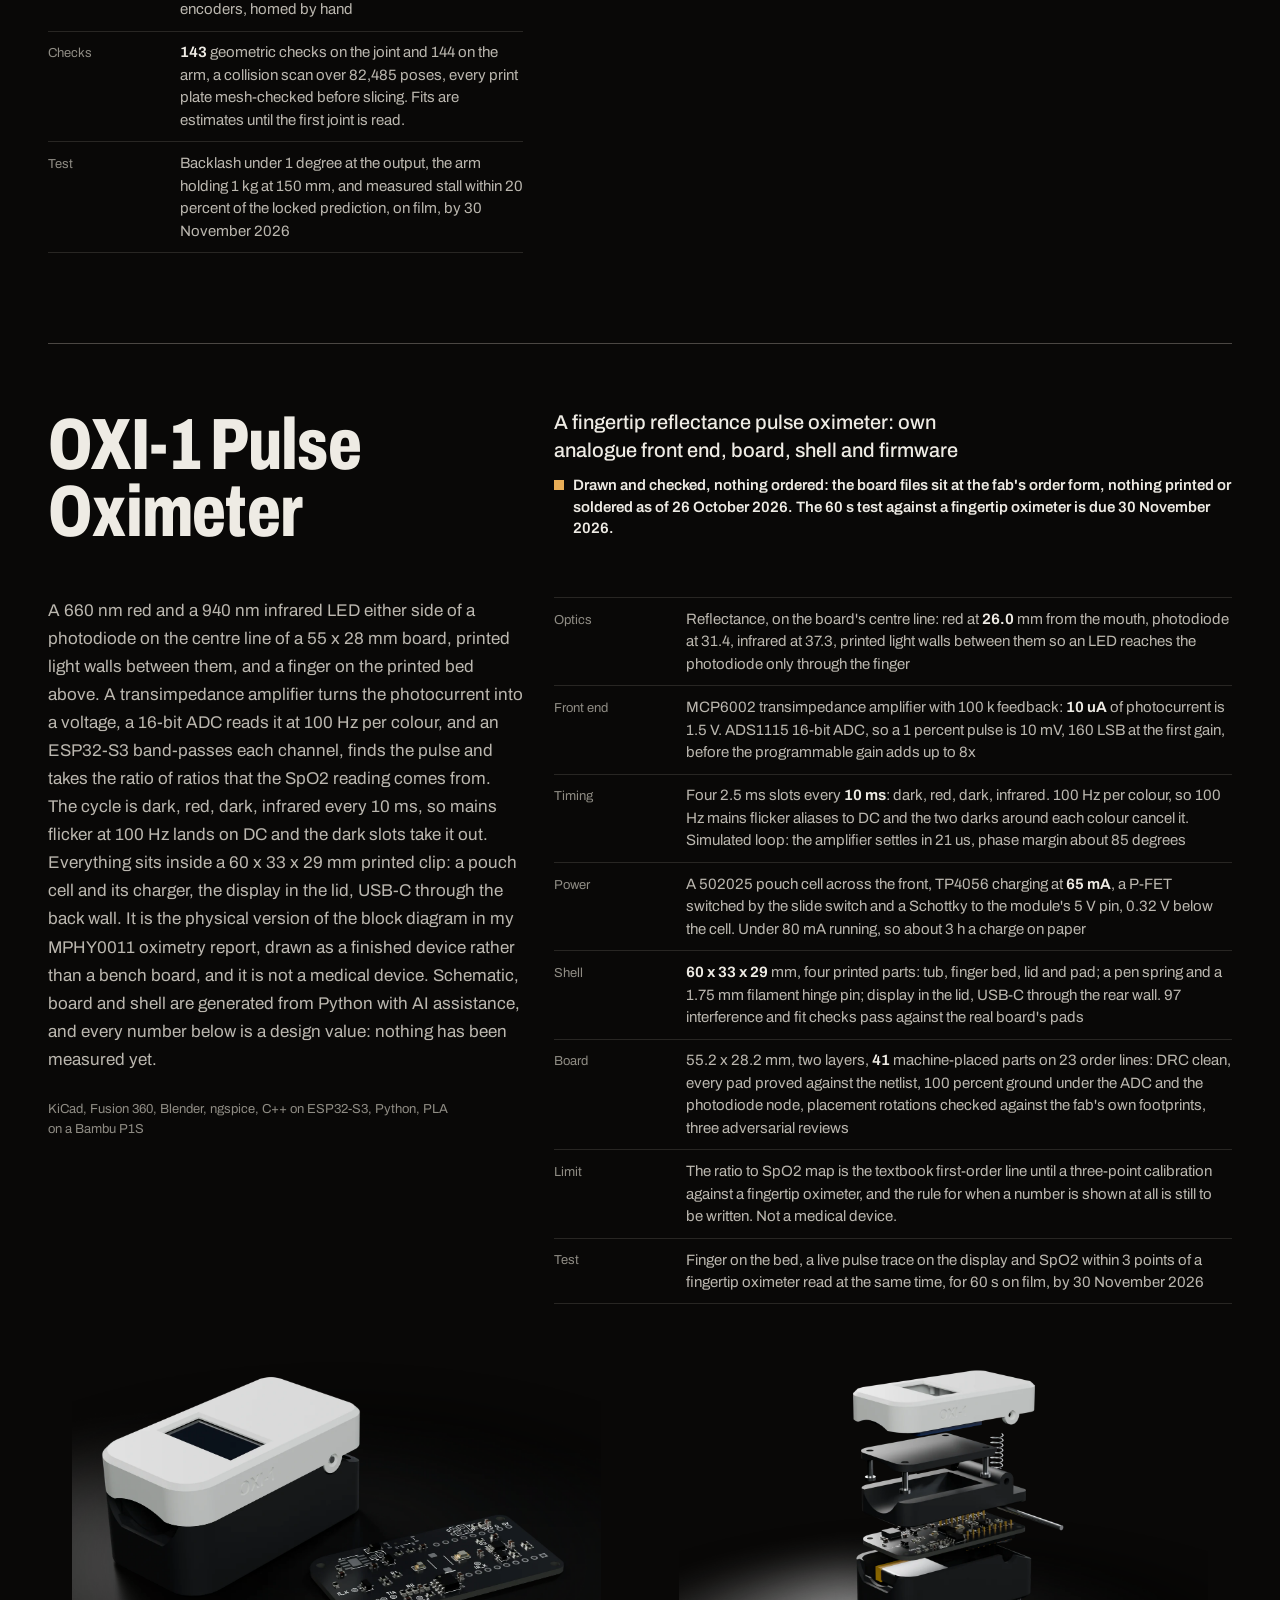
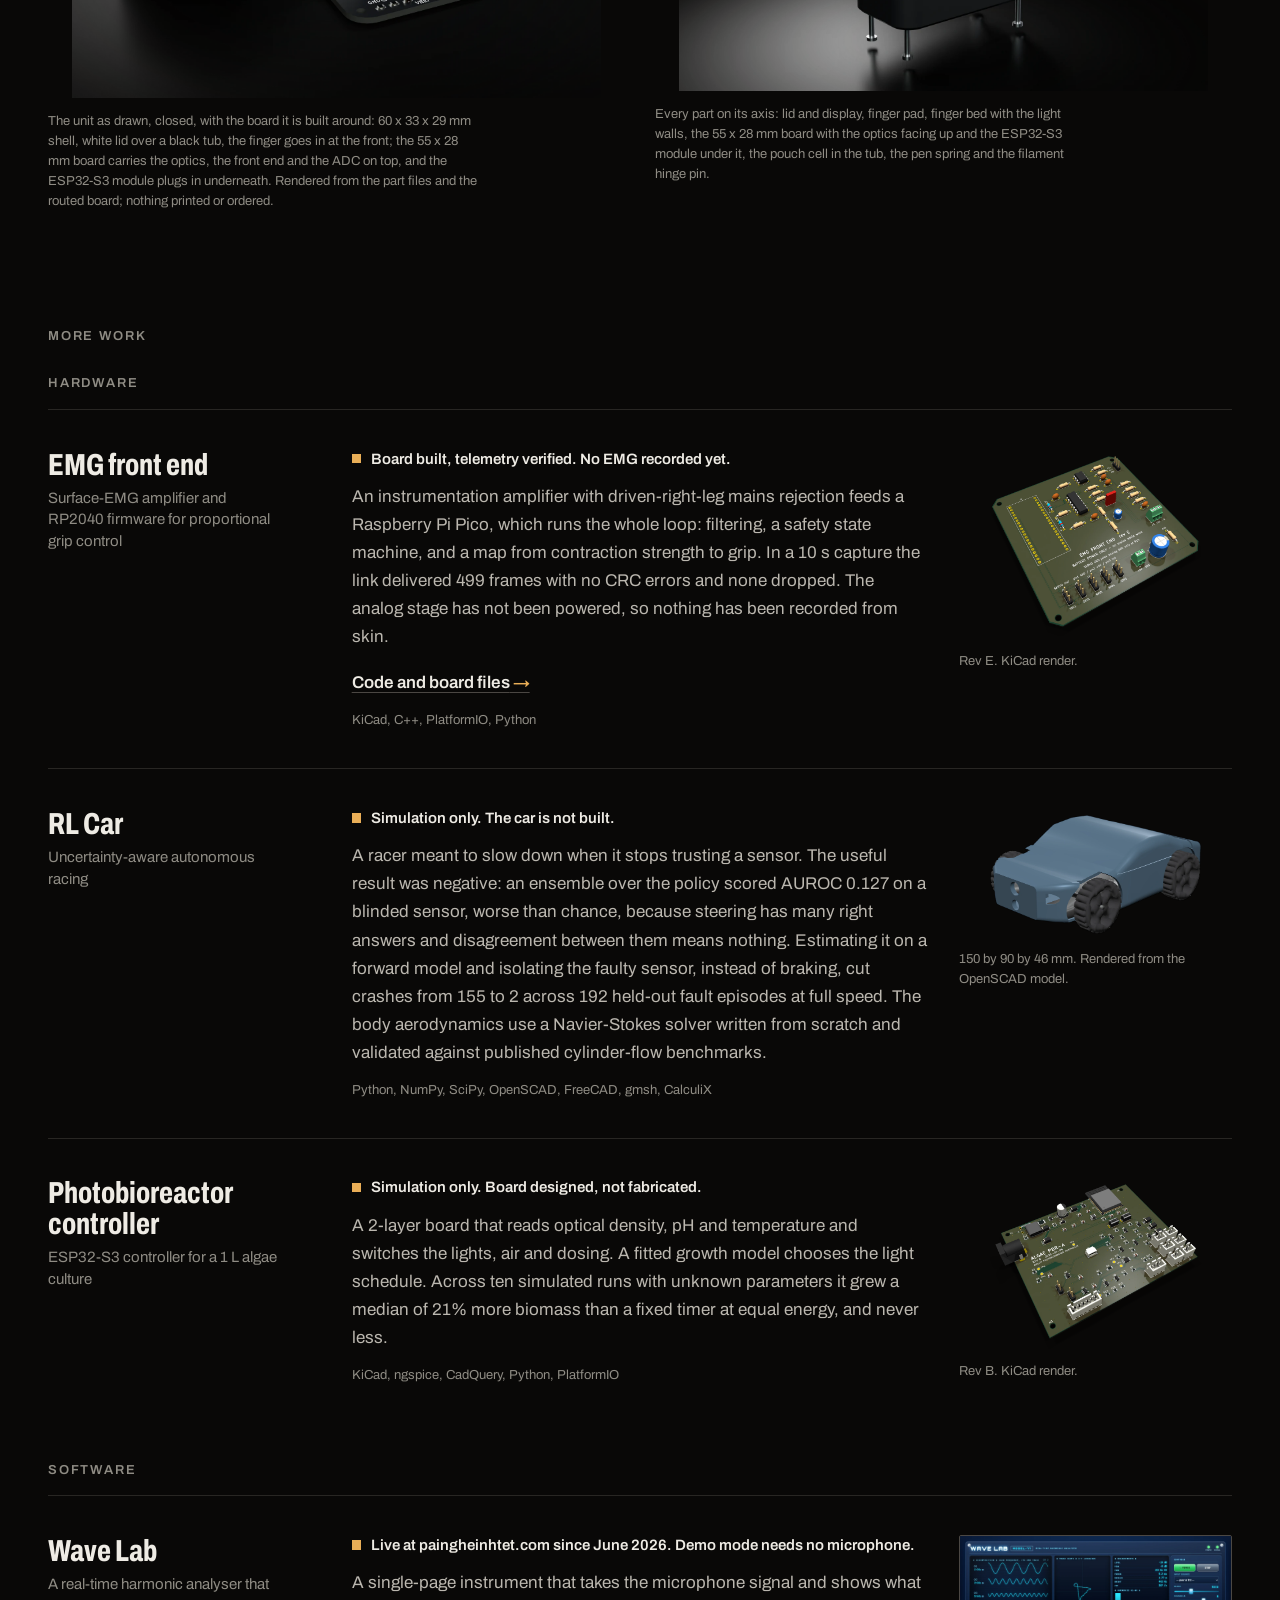
==== commit 5ccd6232: "Kaggriculture: the Kaggle certificate as the first figure" ====
--- a/index.html
+++ b/index.html
@@ -124,6 +124,7 @@
         <div><dt>Limit</dt><dd>Recorded rivals cannot react. A live rival whose blocks cost more may stop buying, and then the ride earns nothing.</dd></div>
       </dl>
       <div class="work__figs">
+        <figure class="fig fig--frame"><div class="fig__in"><img src="assets/img/kaggriculture_certificate.webp" width="2000" height="1233" alt="Kaggle certificate of achievement: Paing, placed 549th of 10148 teams, Competition Bronze Medalist, Kaggriculture, awarded on October 15, 2026, signed by Will Cukierski, Head of Kaggle Competitions, with a bronze medallist badge" loading="lazy" decoding="async"></div><figcaption>The certificate, awarded 15 October 2026. Verify it at kaggle.com/certification/competitions/painghtetsw/kaggriculture.</figcaption></figure>
         <figure class="fig fig--frame"><div class="fig__in"><img src="assets/img/kaggriculture_game.webp" width="1600" height="1007" alt="The competition&#x27;s pixel-art visualiser at day 23 of a 30-day game: two fenced farms of ten by ten tiles either side of a town square with seven shops, crops and animals on both farms, farm hands walking the rows, and beneath them two player panels and a price board for eight products" loading="lazy" decoding="async"></div><figcaption>Day 23 of 30 in one of the entry&#x27;s ladder games on 30 September 2026, in the competition&#x27;s own visualiser. Our farm is on the right.</figcaption></figure>
         <figure class="fig fig--frame"><div class="fig__in"><img src="assets/img/kaggriculture_ride.webp" width="1947" height="892" alt="Two step charts of the wheat price, 39 to 43 coins, in one market turn. Left, what the rival paid for each of its 80 units: a grey line rising 39, 40, 41, 42 had we stood aside, and an orange line reaching 43 sooner with our block in its slot, the gap shaded. Right, our 60 units: bought along the same rising orange line, sold in the last slot along a blue line at 43 falling to 42, the gap between them shaded." loading="lazy" decoding="async"></div><figcaption>One shop turn of a recorded ladder game, replayed unit by unit from the engine&#x27;s price rule. Our block of 60, bought in the rival&#x27;s slot and sold in the last one, made 94 coins; the rival paid 94 more for its 80.</figcaption></figure>
       </div>
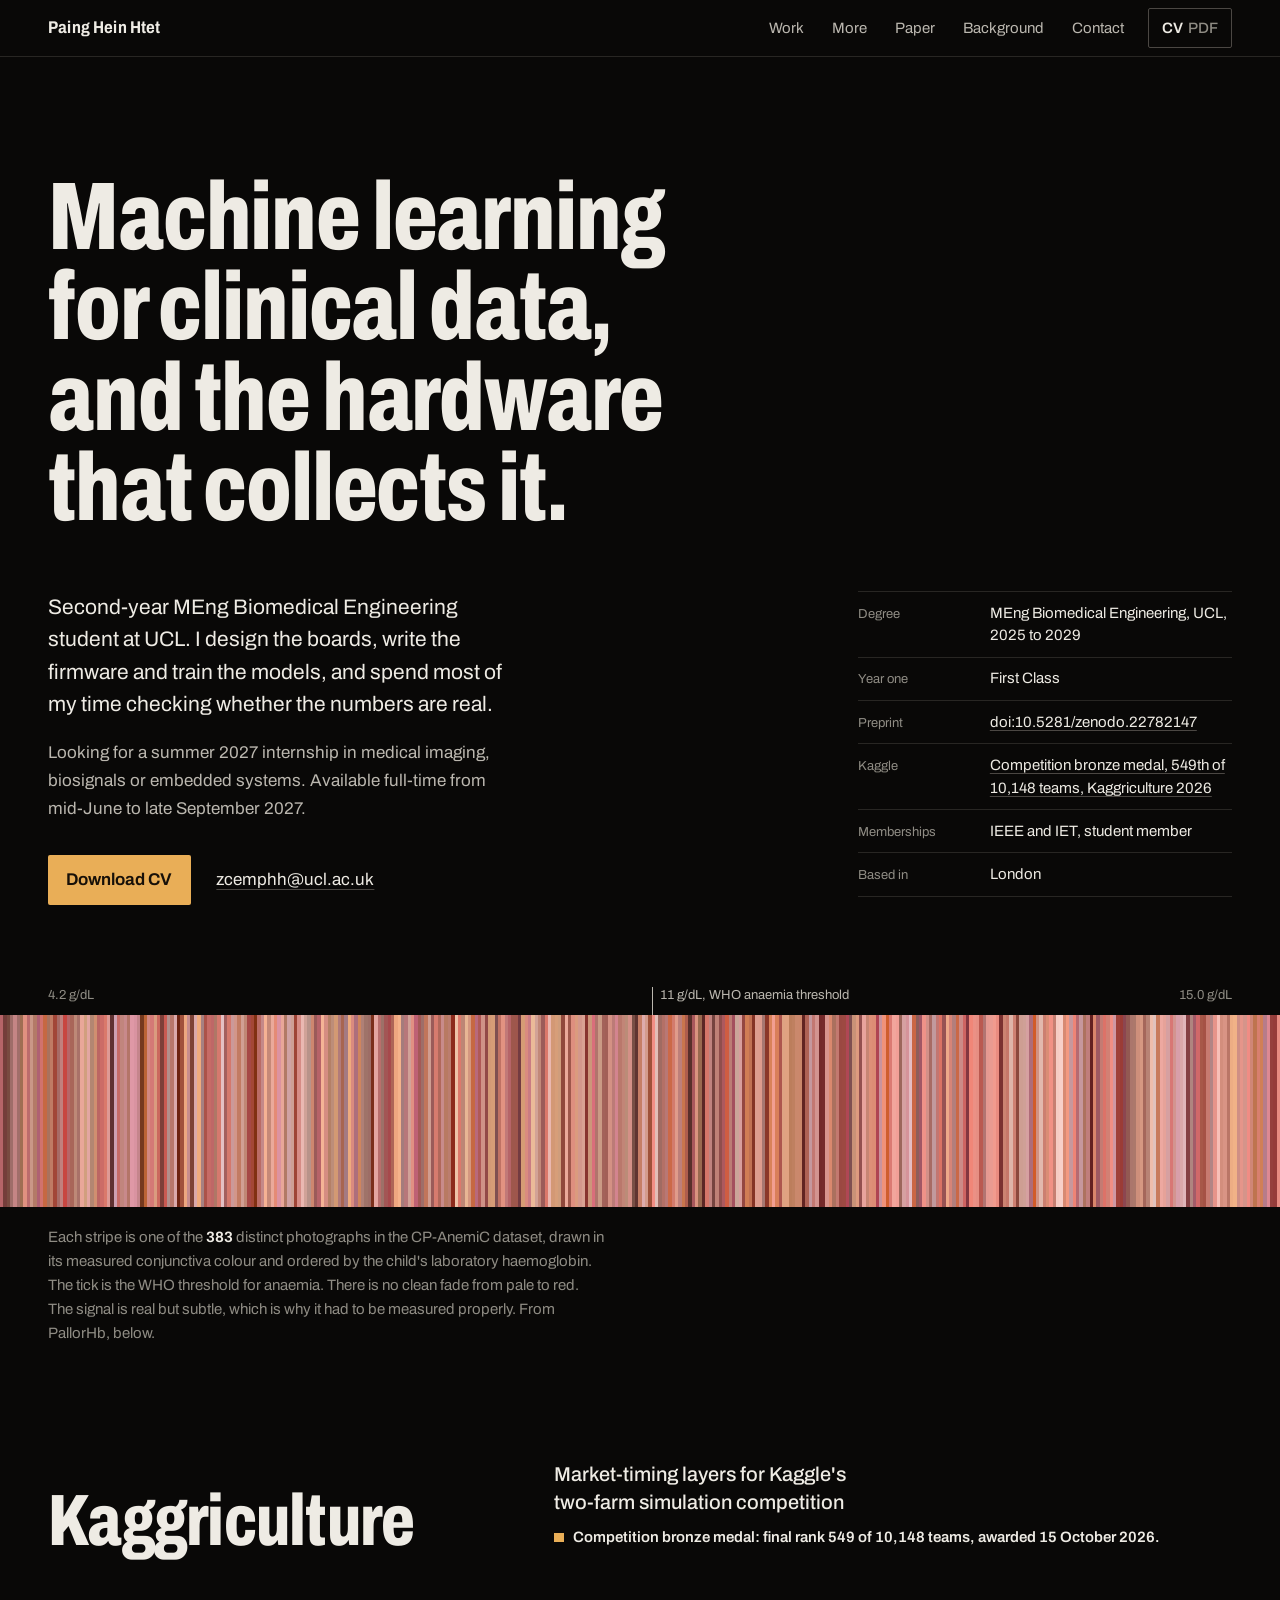
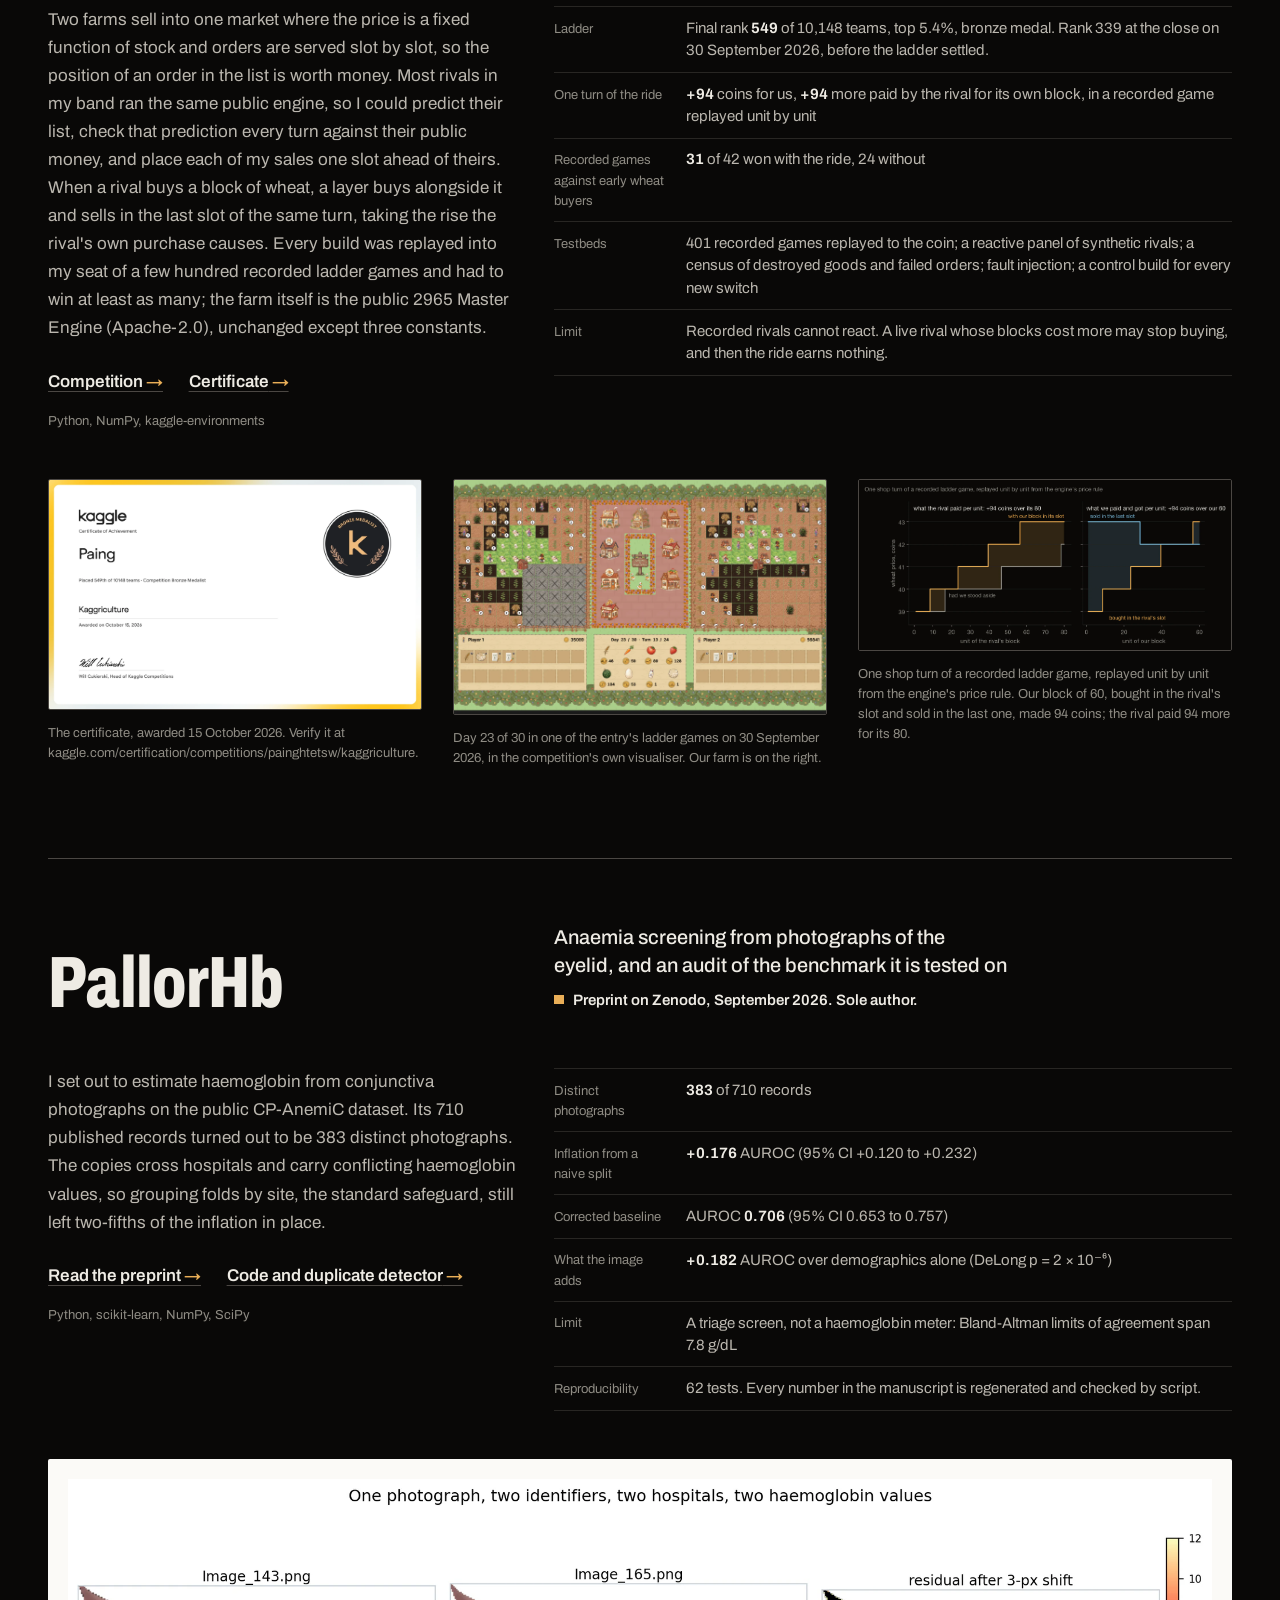
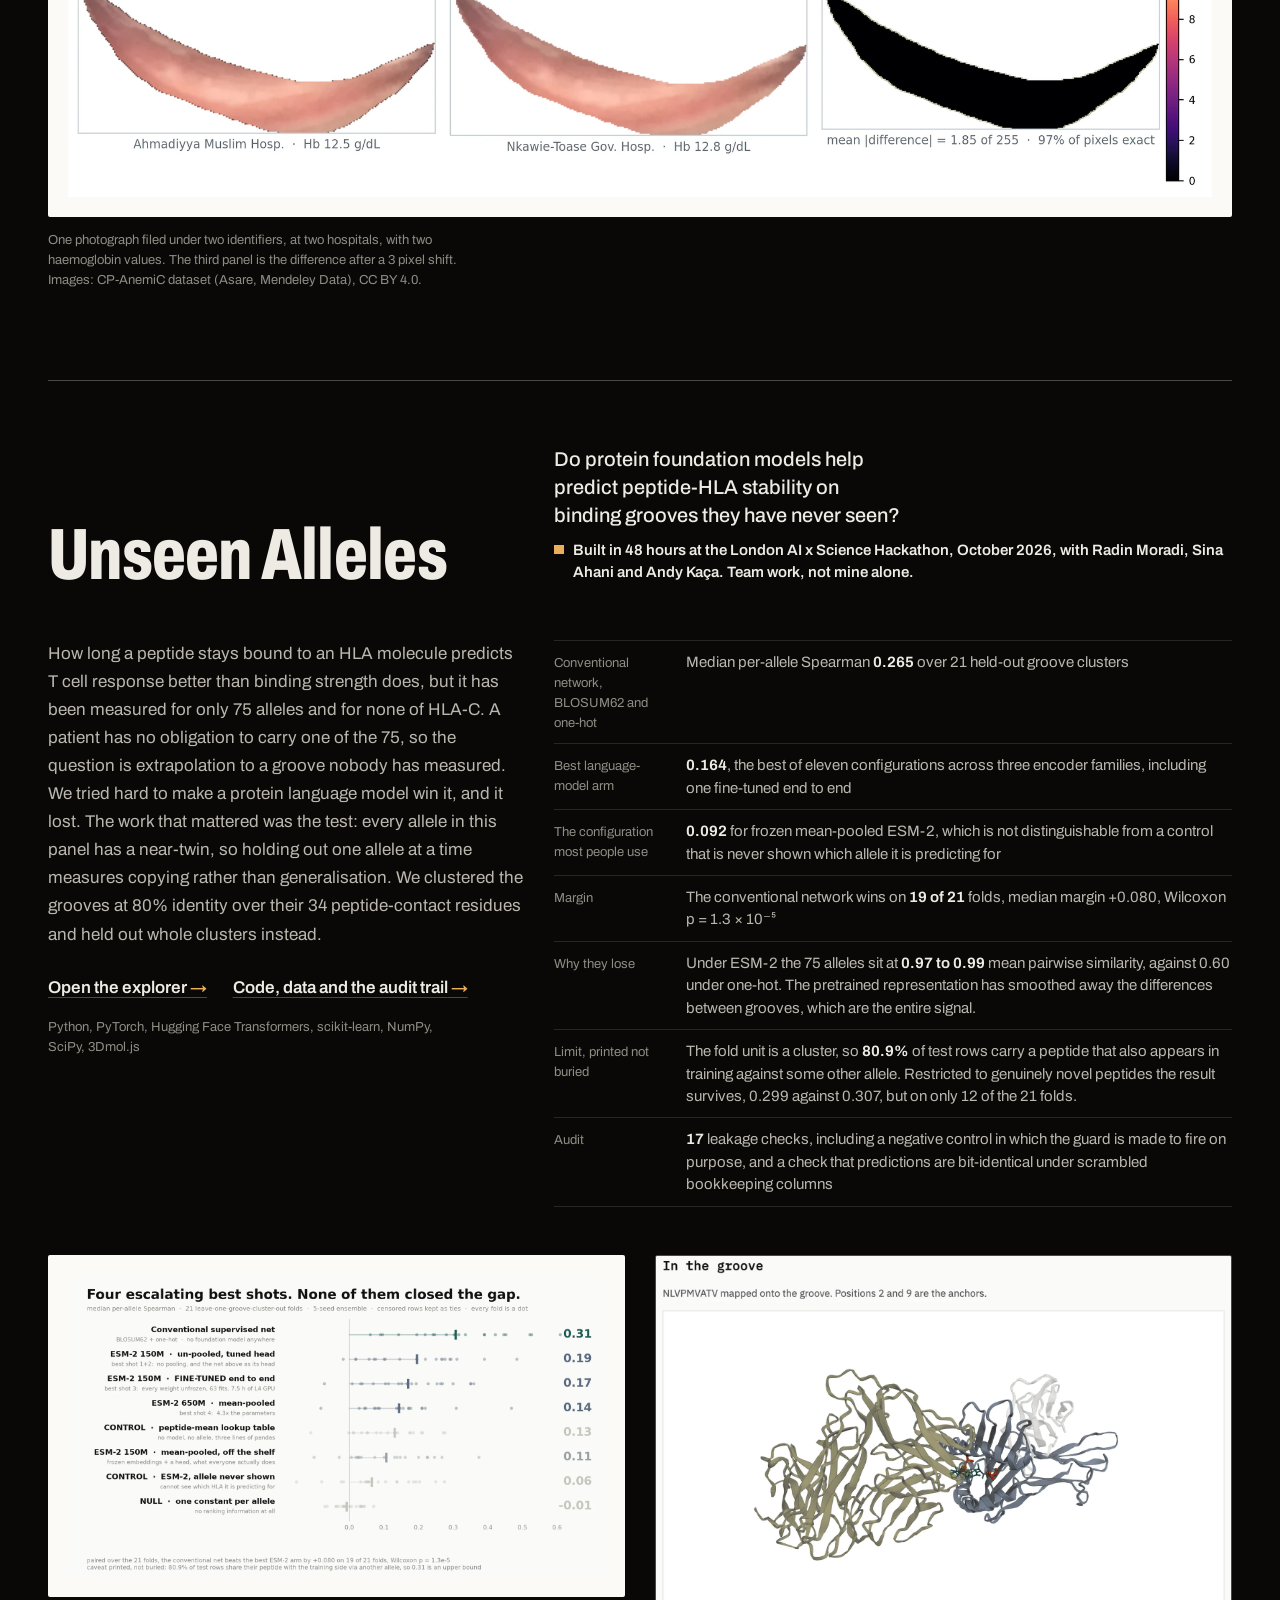
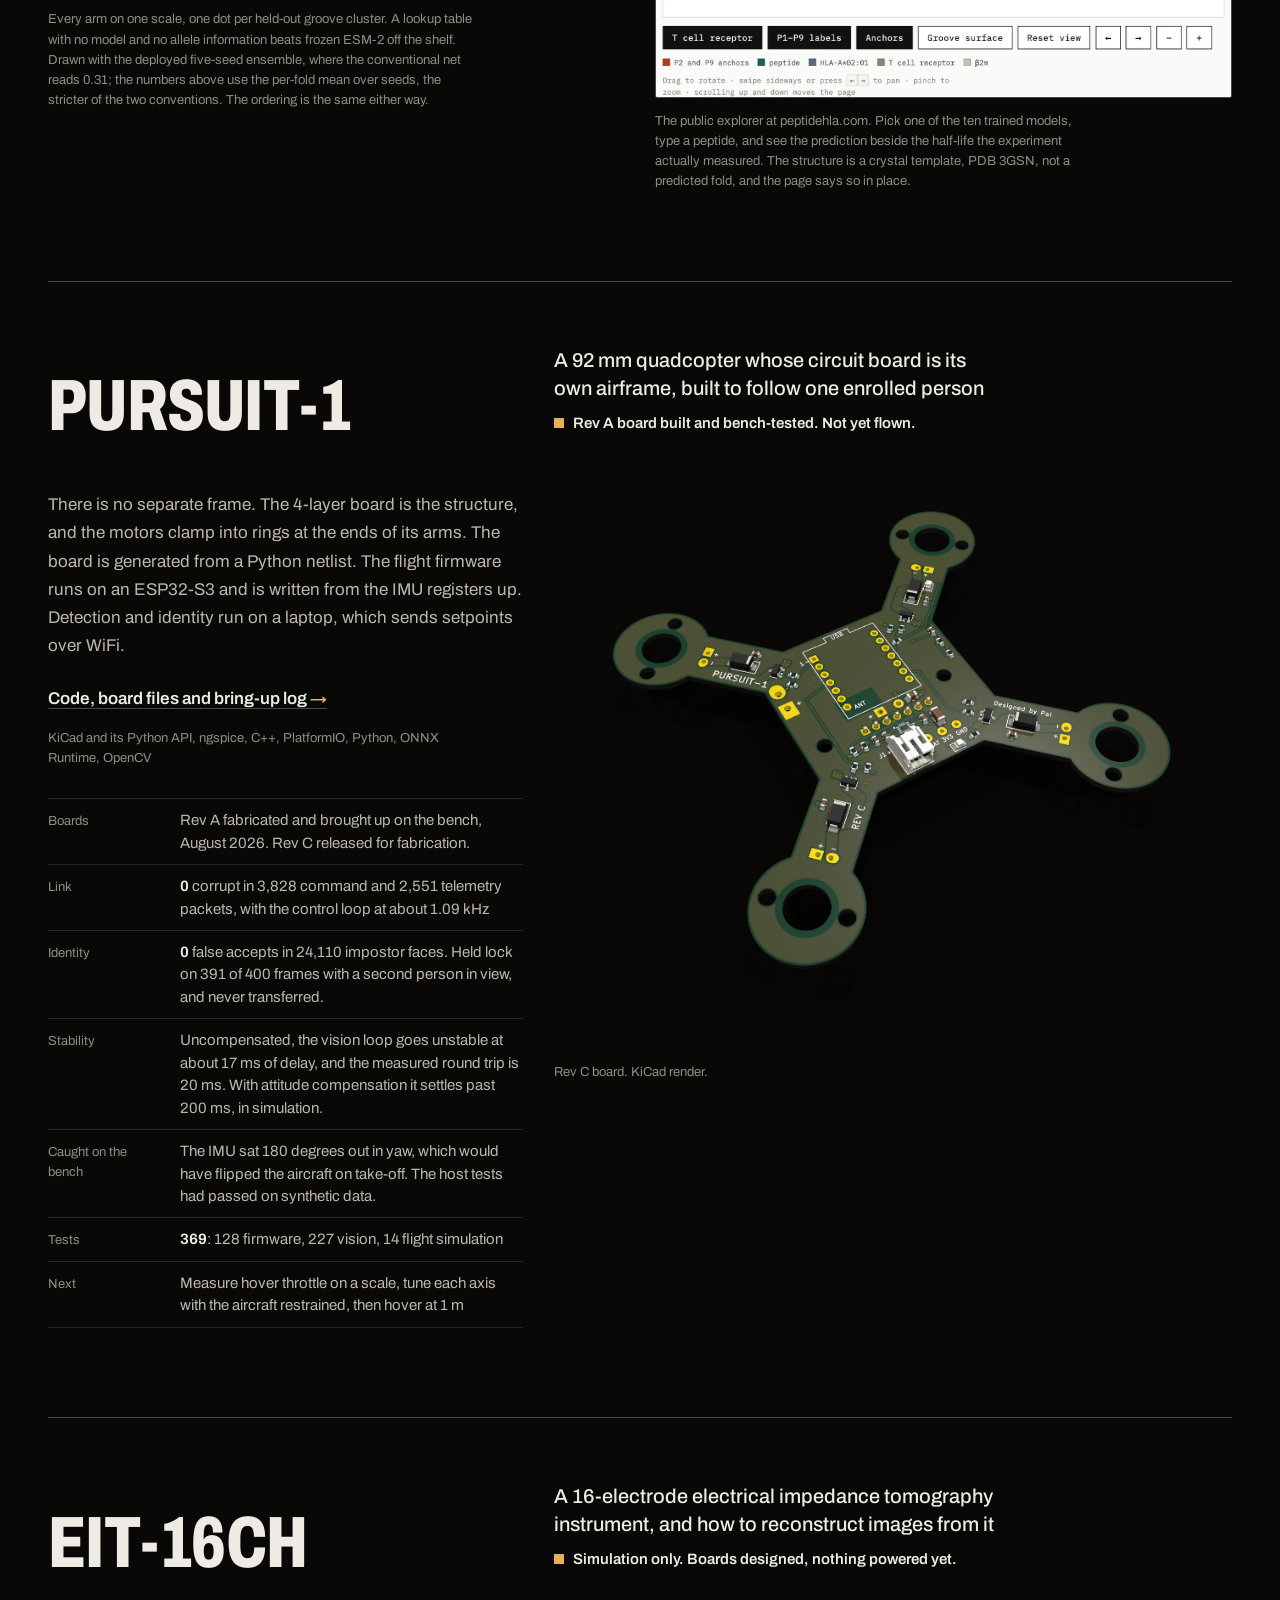
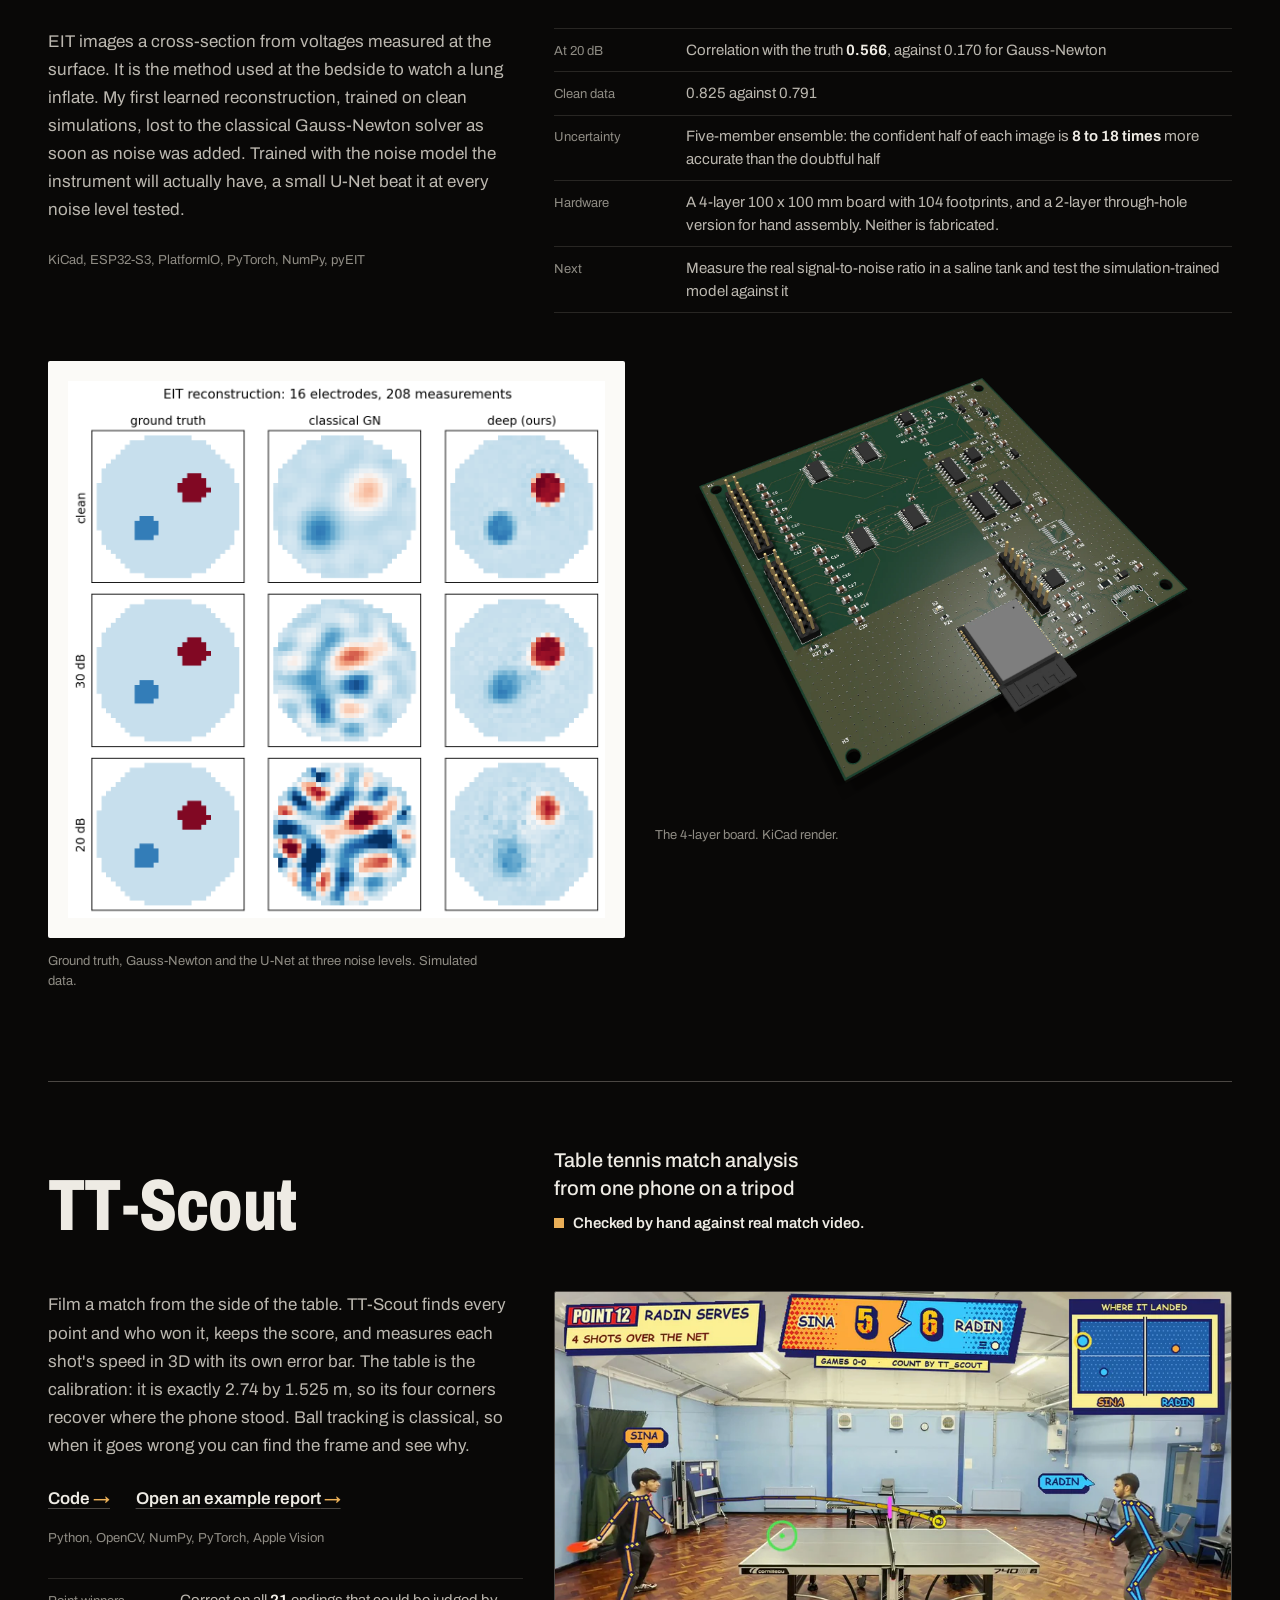
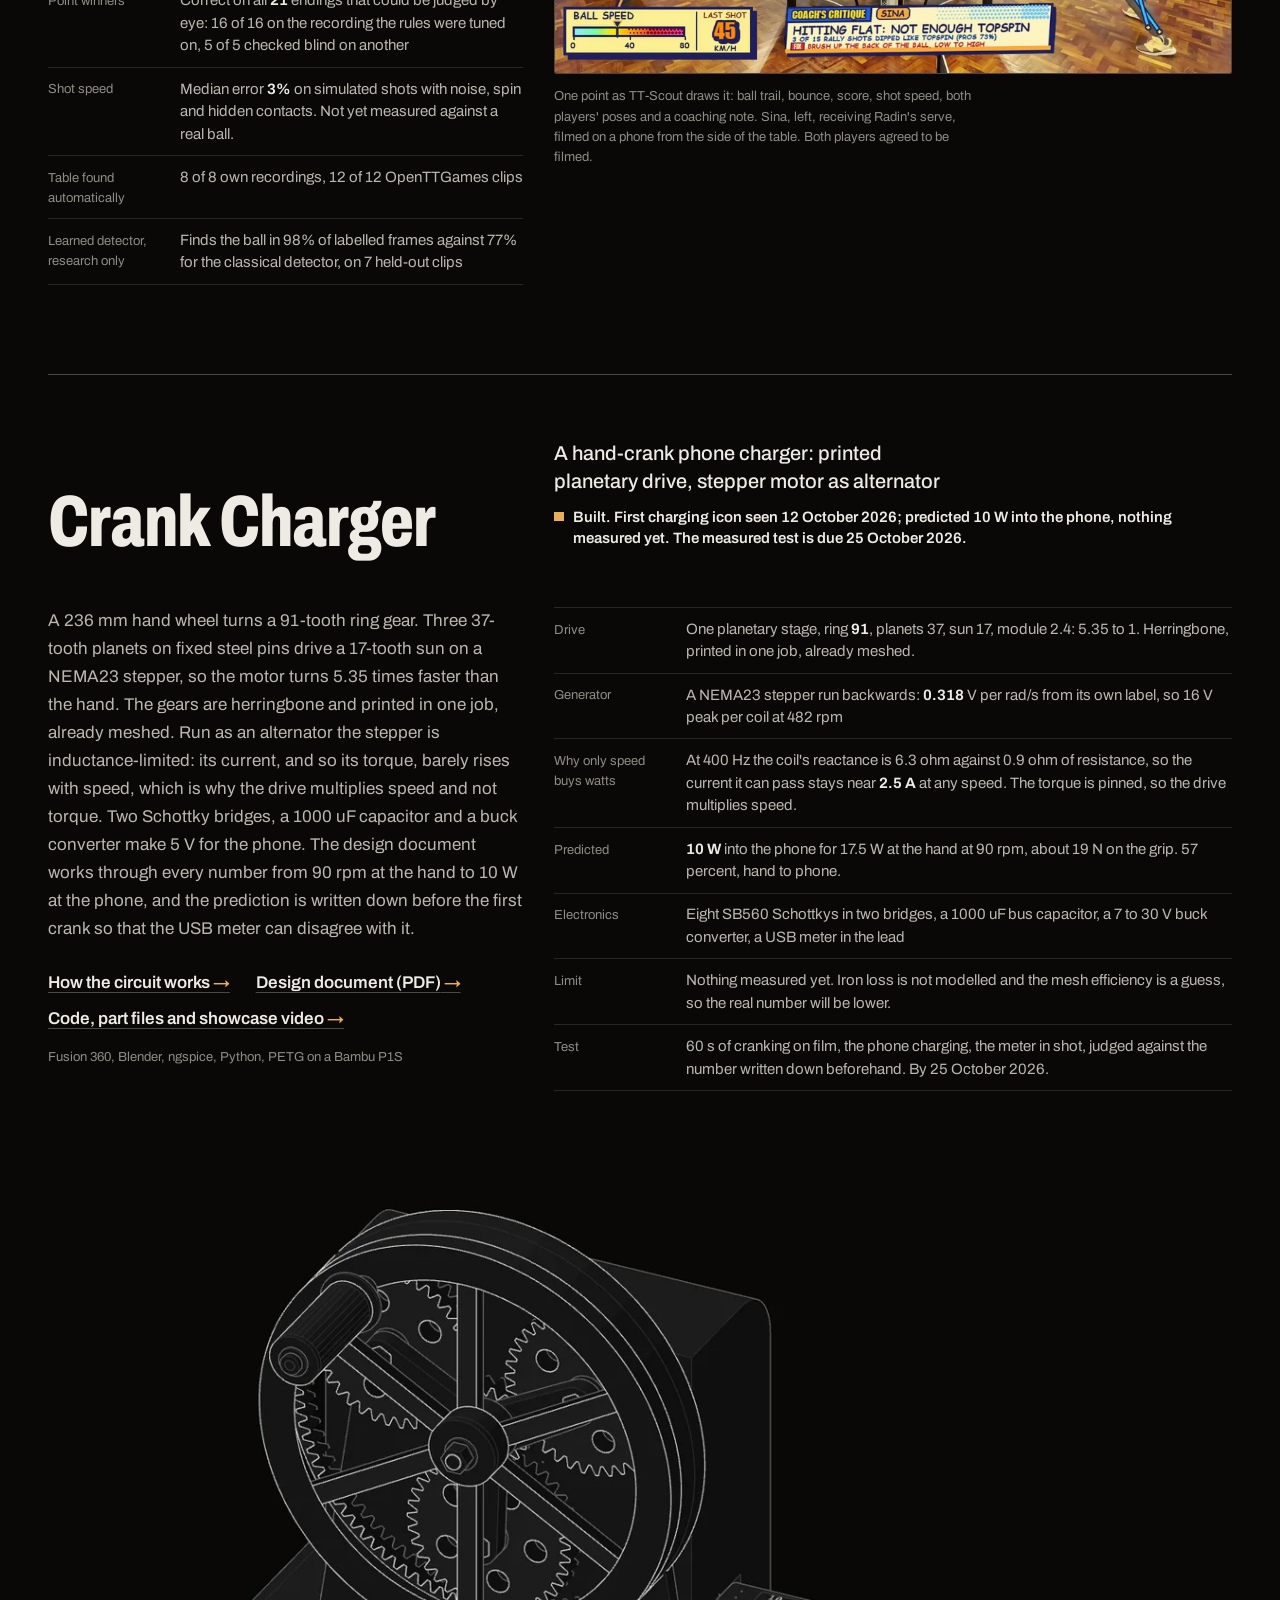
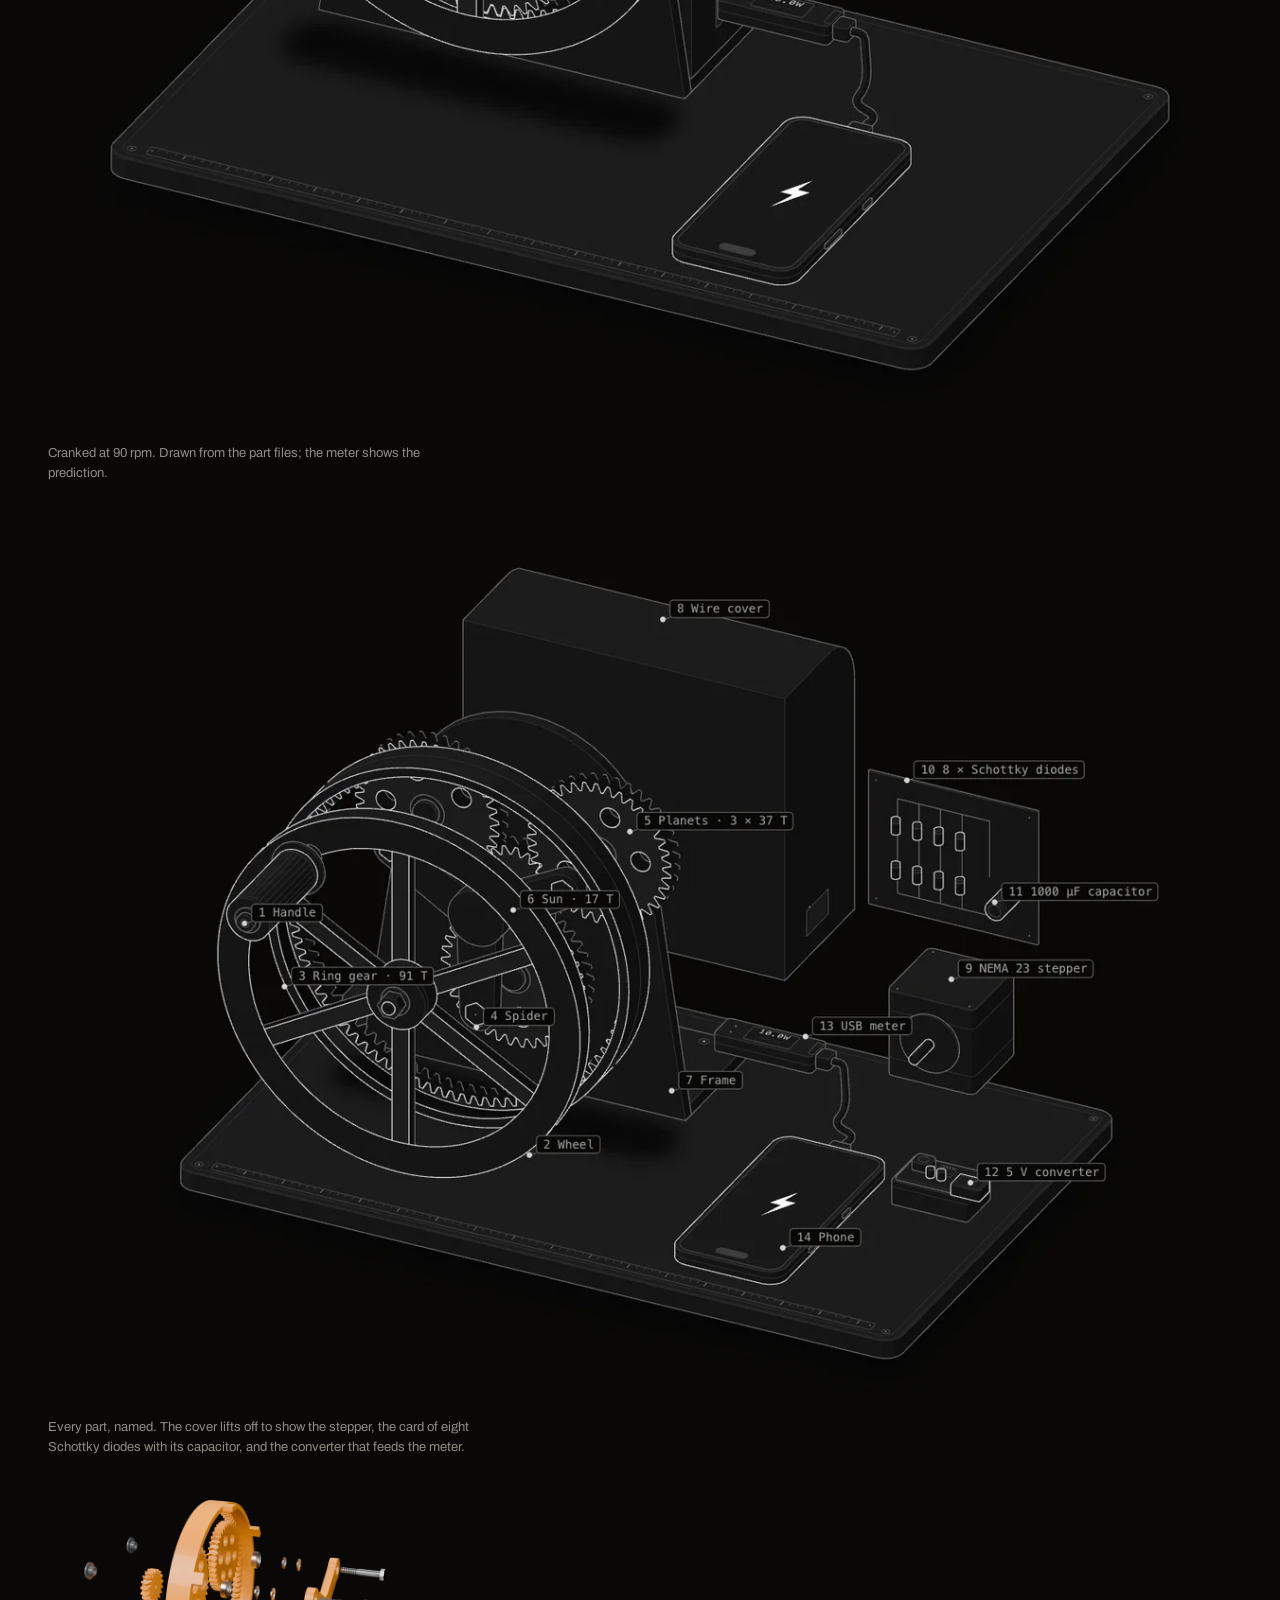
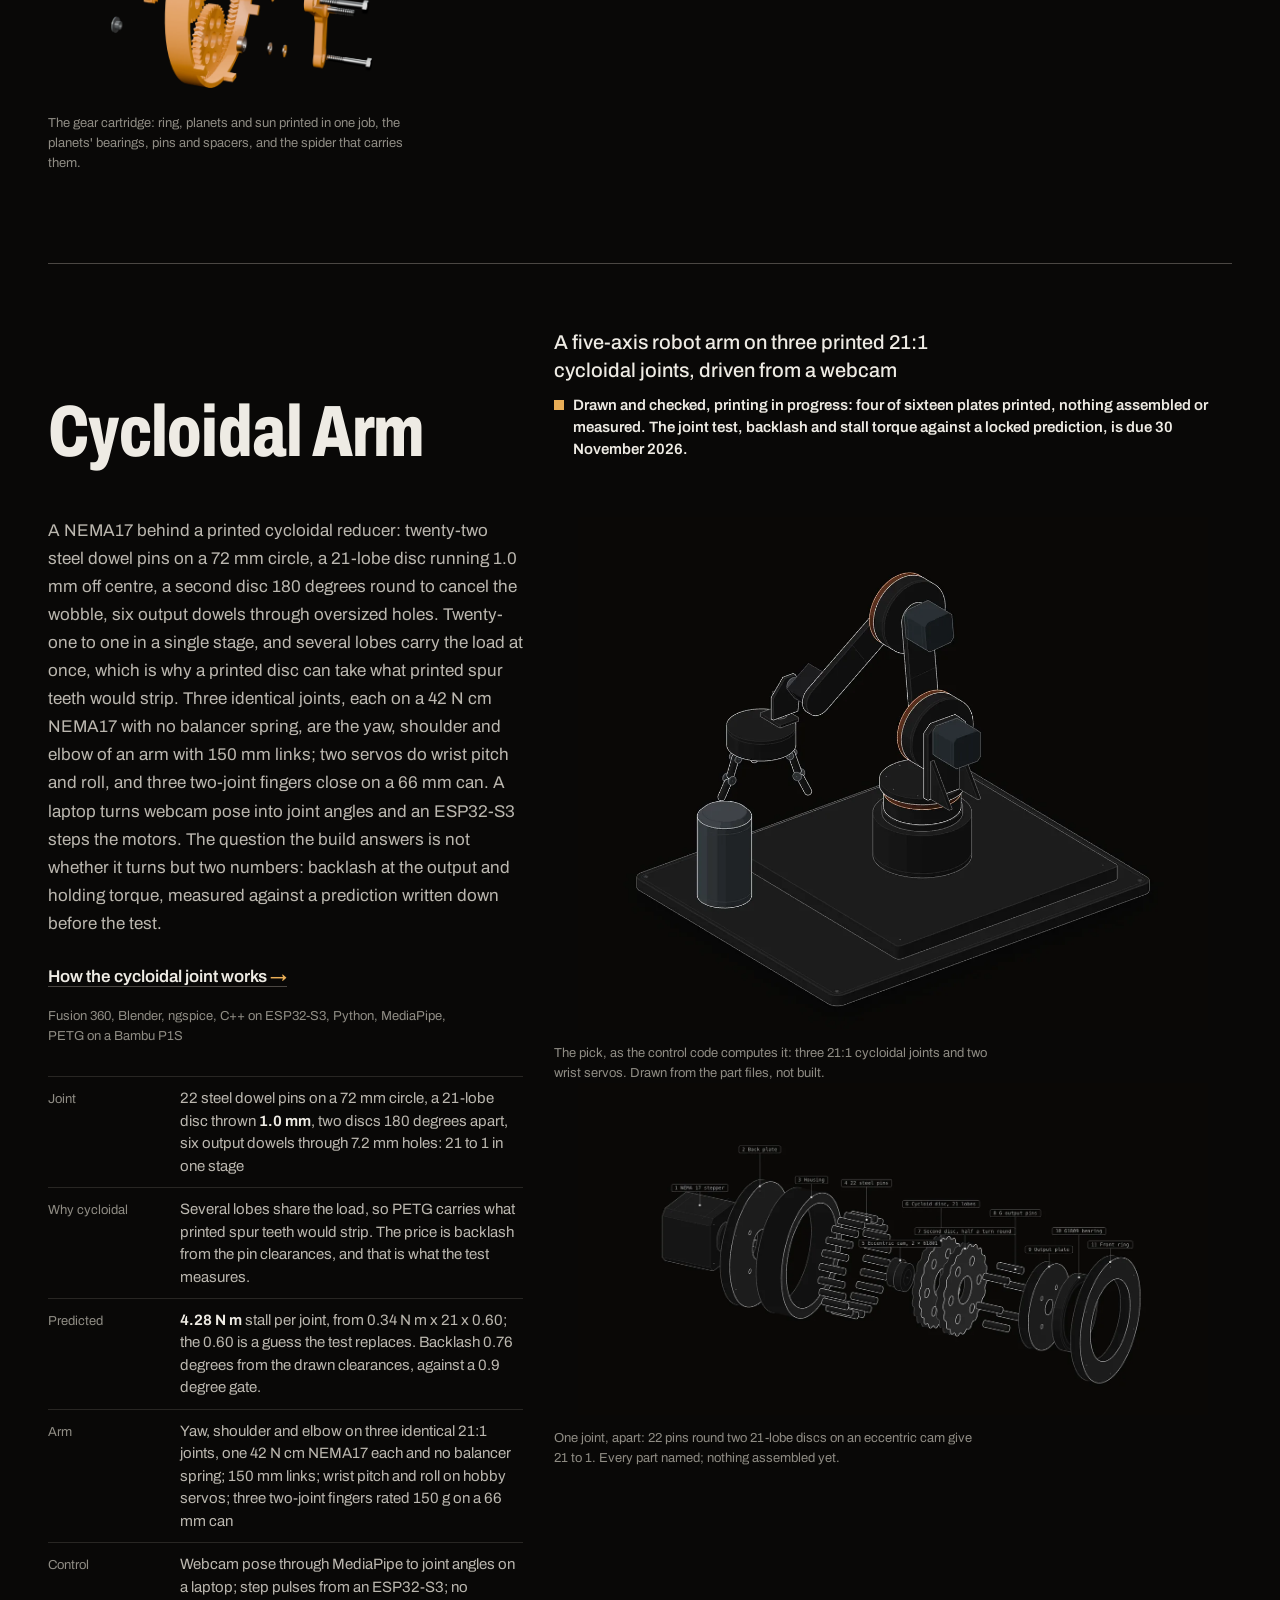
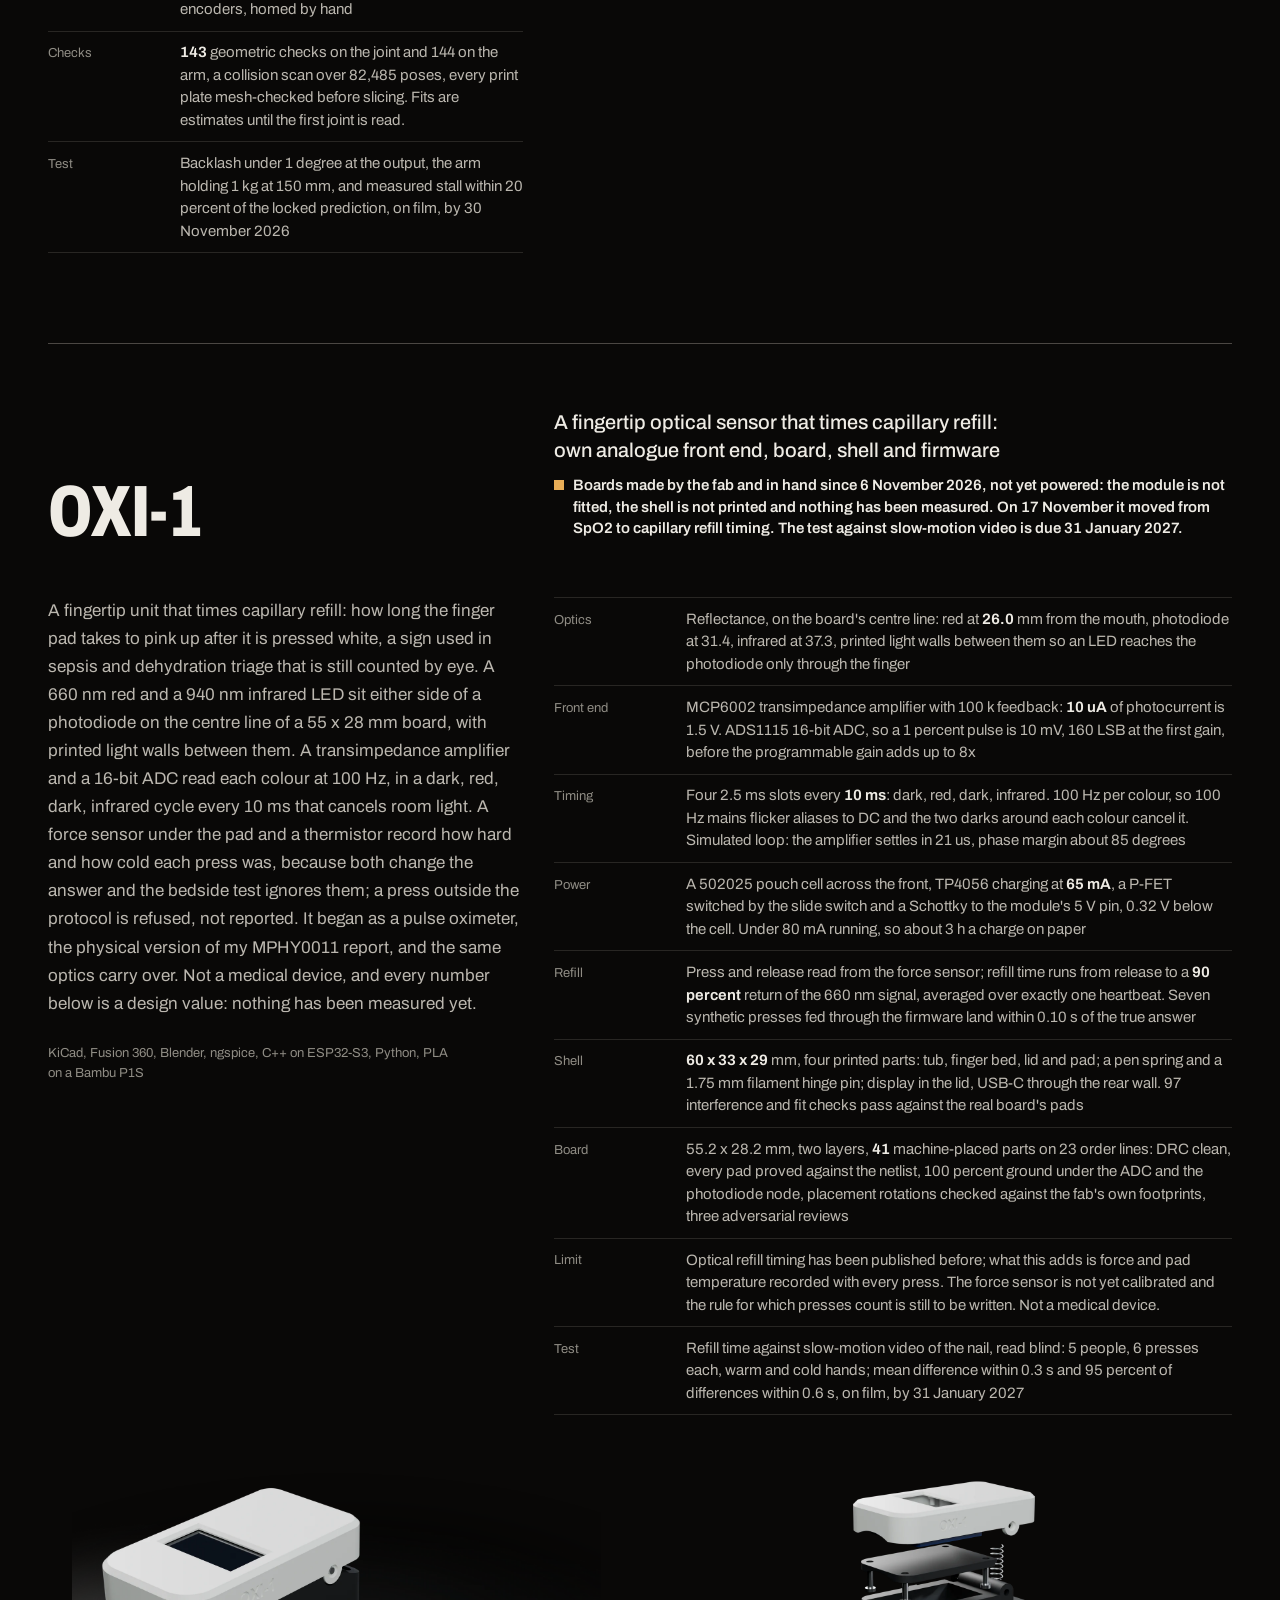
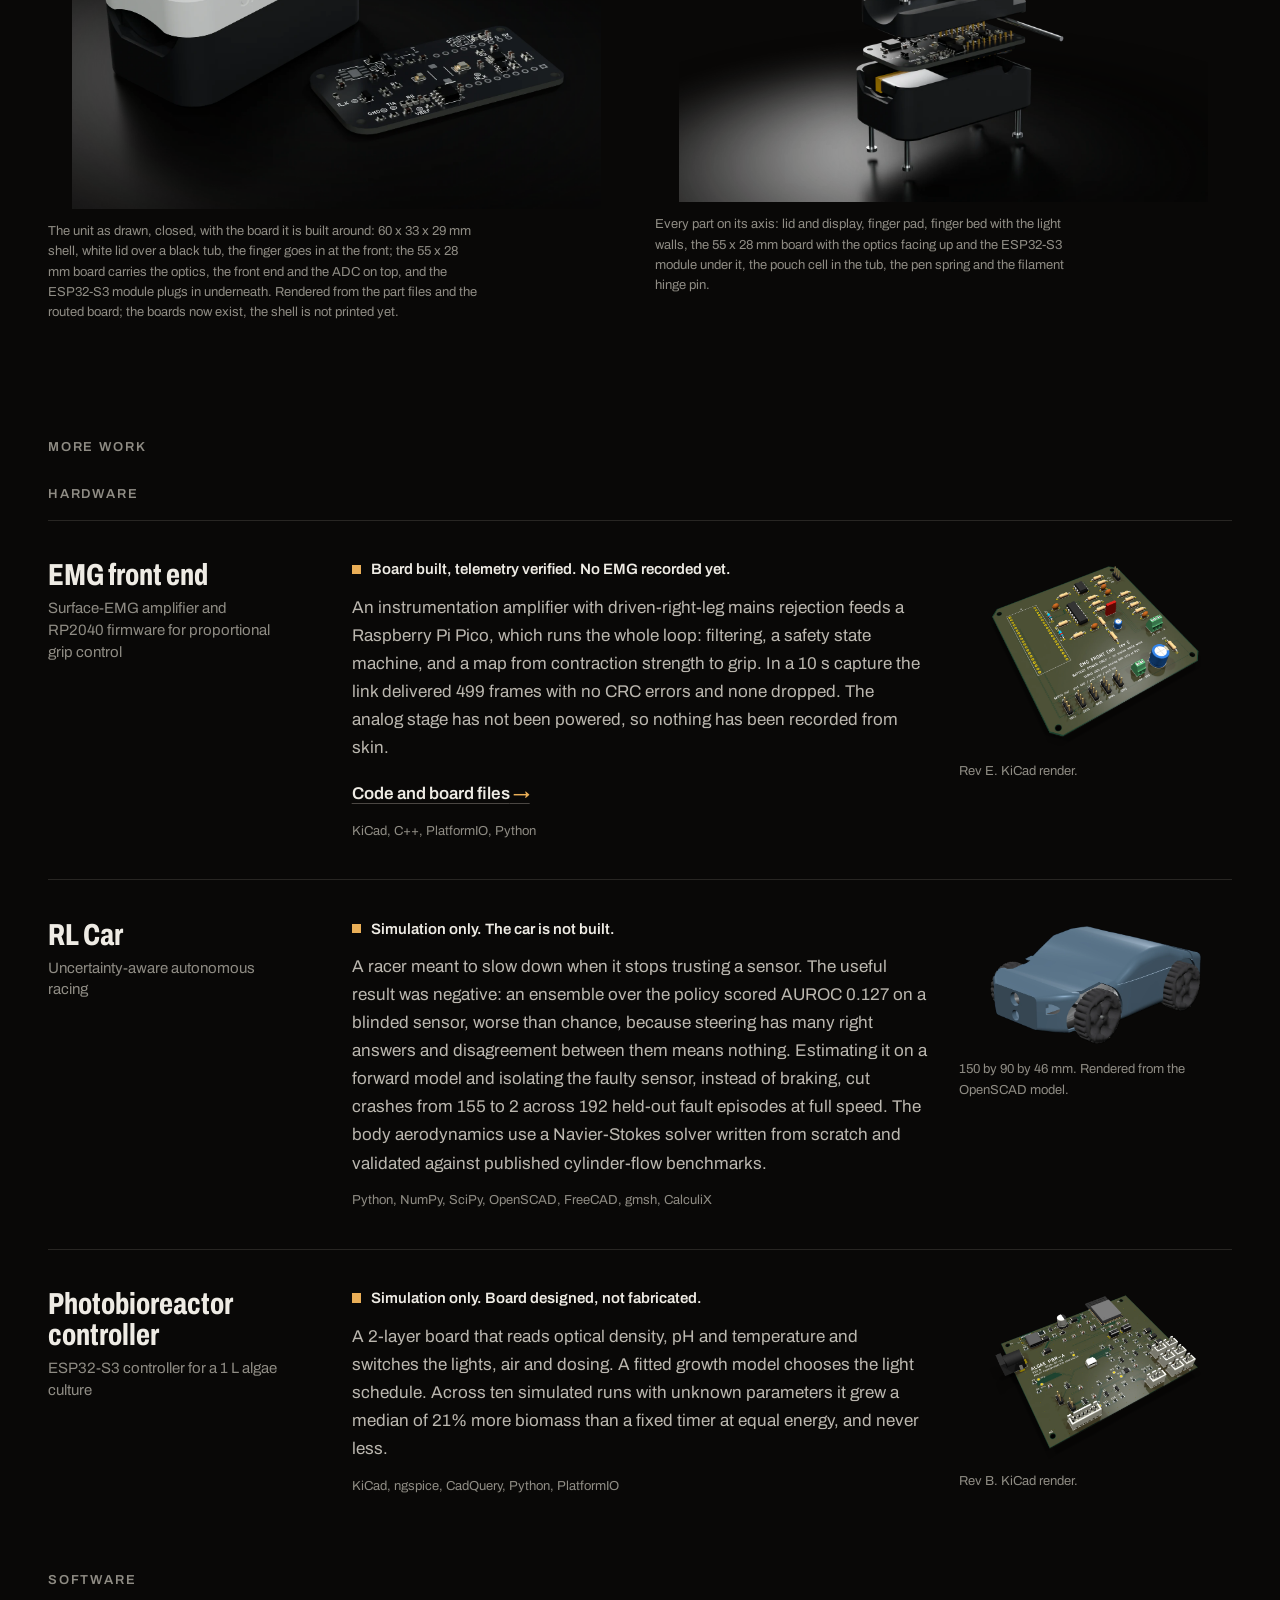
==== commit e0272bda: "OXI-1: boards in hand, moved to capillary refill timing, new test date" ====
--- a/index.html
+++ b/index.html
@@ -320,15 +320,15 @@
   </article>
   <article class="work work--wide" id="oxi">
     <header class="work__head">
-      <h3 class="work__name">OXI-1 Pulse Oximeter</h3>
-      <div class="work__intro">
-        <p class="work__what">A fingertip reflectance pulse oximeter: own analogue front end, board, shell and firmware</p>
-        <p class="status"><span class="mark" aria-hidden="true"></span>Drawn and checked, nothing ordered: the board files sit at the fab&#x27;s order form, nothing printed or soldered as of 26 October 2026. The 60 s test against a fingertip oximeter is due 30 November 2026.</p>
-      </div>
-    </header>
-    <div class="work__body">
-      <div class="work__text">
-        <p class="work__summary">A 660 nm red and a 940 nm infrared LED either side of a photodiode on the centre line of a 55 x 28 mm board, printed light walls between them, and a finger on the printed bed above. A transimpedance amplifier turns the photocurrent into a voltage, a 16-bit ADC reads it at 100 Hz per colour, and an ESP32-S3 band-passes each channel, finds the pulse and takes the ratio of ratios that the SpO2 reading comes from. The cycle is dark, red, dark, infrared every 10 ms, so mains flicker at 100 Hz lands on DC and the dark slots take it out. Everything sits inside a 60 x 33 x 29 mm printed clip: a pouch cell and its charger, the display in the lid, USB-C through the back wall. It is the physical version of the block diagram in my MPHY0011 oximetry report, drawn as a finished device rather than a bench board, and it is not a medical device. Schematic, board and shell are generated from Python with AI assistance, and every number below is a design value: nothing has been measured yet.</p>
+      <h3 class="work__name">OXI-1</h3>
+      <div class="work__intro">
+        <p class="work__what">A fingertip optical sensor that times capillary refill: own analogue front end, board, shell and firmware</p>
+        <p class="status"><span class="mark" aria-hidden="true"></span>Boards made by the fab and in hand since 6 November 2026, not yet powered: the module is not fitted, the shell is not printed and nothing has been measured. On 17 November it moved from SpO2 to capillary refill timing. The test against slow-motion video is due 31 January 2027.</p>
+      </div>
+    </header>
+    <div class="work__body">
+      <div class="work__text">
+        <p class="work__summary">A fingertip unit that times capillary refill: how long the finger pad takes to pink up after it is pressed white, a sign used in sepsis and dehydration triage that is still counted by eye. A 660 nm red and a 940 nm infrared LED sit either side of a photodiode on the centre line of a 55 x 28 mm board, with printed light walls between them. A transimpedance amplifier and a 16-bit ADC read each colour at 100 Hz, in a dark, red, dark, infrared cycle every 10 ms that cancels room light. A force sensor under the pad and a thermistor record how hard and how cold each press was, because both change the answer and the bedside test ignores them; a press outside the protocol is refused, not reported. It began as a pulse oximeter, the physical version of my MPHY0011 report, and the same optics carry over. Not a medical device, and every number below is a design value: nothing has been measured yet.</p>
         <div class="work__more"><p class="tools">KiCad, Fusion 360, Blender, ngspice, C++ on ESP32-S3, Python, PLA on a Bambu P1S</p></div>
       </div>
       <dl class="kv">
@@ -336,13 +336,14 @@
         <div><dt>Front end</dt><dd>MCP6002 transimpedance amplifier with 100 k feedback: <b>10 uA</b> of photocurrent is 1.5 V. ADS1115 16-bit ADC, so a 1 percent pulse is 10 mV, 160 LSB at the first gain, before the programmable gain adds up to 8x</dd></div>
         <div><dt>Timing</dt><dd>Four 2.5 ms slots every <b>10 ms</b>: dark, red, dark, infrared. 100 Hz per colour, so 100 Hz mains flicker aliases to DC and the two darks around each colour cancel it. Simulated loop: the amplifier settles in 21 us, phase margin about 85 degrees</dd></div>
         <div><dt>Power</dt><dd>A 502025 pouch cell across the front, TP4056 charging at <b>65 mA</b>, a P-FET switched by the slide switch and a Schottky to the module&#x27;s 5 V pin, 0.32 V below the cell. Under 80 mA running, so about 3 h a charge on paper</dd></div>
+        <div><dt>Refill</dt><dd>Press and release read from the force sensor; refill time runs from release to a <b>90 percent</b> return of the 660 nm signal, averaged over exactly one heartbeat. Seven synthetic presses fed through the firmware land within 0.10 s of the true answer</dd></div>
         <div><dt>Shell</dt><dd><b>60 x 33 x 29</b> mm, four printed parts: tub, finger bed, lid and pad; a pen spring and a 1.75 mm filament hinge pin; display in the lid, USB-C through the rear wall. 97 interference and fit checks pass against the real board&#x27;s pads</dd></div>
         <div><dt>Board</dt><dd>55.2 x 28.2 mm, two layers, <b>41</b> machine-placed parts on 23 order lines: DRC clean, every pad proved against the netlist, 100 percent ground under the ADC and the photodiode node, placement rotations checked against the fab&#x27;s own footprints, three adversarial reviews</dd></div>
-        <div><dt>Limit</dt><dd>The ratio to SpO2 map is the textbook first-order line until a three-point calibration against a fingertip oximeter, and the rule for when a number is shown at all is still to be written. Not a medical device.</dd></div>
-        <div><dt>Test</dt><dd>Finger on the bed, a live pulse trace on the display and SpO2 within 3 points of a fingertip oximeter read at the same time, for 60 s on film, by 30 November 2026</dd></div>
-      </dl>
-      <div class="work__figs">
-        <figure class="fig fig--render"><div class="fig__in"><img src="assets/img/oxi_hero.webp" width="1600" height="1045" alt="Render on a black studio floor of a small fingertip oximeter clip beside its bare circuit board: a white printed lid with a rectangular display window and OXI-1 on its side, over a matte black lower shell with the finger opening at the front and a hinge pin at the back; in front of it the black 55 by 28 mm two-layer board lies flat, components up, with the sensor window, the amplifier and ADC and a row of labelled test pads" loading="lazy" decoding="async"></div><figcaption>The unit as drawn, closed, with the board it is built around: 60 x 33 x 29 mm shell, white lid over a black tub, the finger goes in at the front; the 55 x 28 mm board carries the optics, the front end and the ADC on top, and the ESP32-S3 module plugs in underneath. Rendered from the part files and the routed board; nothing printed or ordered.</figcaption></figure>
+        <div><dt>Limit</dt><dd>Optical refill timing has been published before; what this adds is force and pad temperature recorded with every press. The force sensor is not yet calibrated and the rule for which presses count is still to be written. Not a medical device.</dd></div>
+        <div><dt>Test</dt><dd>Refill time against slow-motion video of the nail, read blind: 5 people, 6 presses each, warm and cold hands; mean difference within 0.3 s and 95 percent of differences within 0.6 s, on film, by 31 January 2027</dd></div>
+      </dl>
+      <div class="work__figs">
+        <figure class="fig fig--render"><div class="fig__in"><img src="assets/img/oxi_hero.webp" width="1600" height="1045" alt="Render on a black studio floor of a small fingertip oximeter clip beside its bare circuit board: a white printed lid with a rectangular display window and OXI-1 on its side, over a matte black lower shell with the finger opening at the front and a hinge pin at the back; in front of it the black 55 by 28 mm two-layer board lies flat, components up, with the sensor window, the amplifier and ADC and a row of labelled test pads" loading="lazy" decoding="async"></div><figcaption>The unit as drawn, closed, with the board it is built around: 60 x 33 x 29 mm shell, white lid over a black tub, the finger goes in at the front; the 55 x 28 mm board carries the optics, the front end and the ADC on top, and the ESP32-S3 module plugs in underneath. Rendered from the part files and the routed board; the boards now exist, the shell is not printed yet.</figcaption></figure>
         <figure class="fig fig--render"><div class="fig__in"><img src="assets/img/oxi_exploded.webp" width="1600" height="1024" alt="Exploded render of the same oximeter with its parts lifted along one vertical line: the white lid with its display, the black finger pad, the black finger bed on its screws, the black circuit board with its parts facing up, a pen spring and a long steel hinge pin to the side, and the black tub with a pouch cell inside and four screws below" loading="lazy" decoding="async"></div><figcaption>Every part on its axis: lid and display, finger pad, finger bed with the light walls, the 55 x 28 mm board with the optics facing up and the ESP32-S3 module under it, the pouch cell in the tub, the pen spring and the filament hinge pin.</figcaption></figure>
       </div>
     </div>
@@ -450,6 +451,11 @@
         <p class="time__when">2025 to 2029</p>
         <p class="time__what">MEng Biomedical Engineering, University College London</p>
         <p class="time__detail">First Class in year one. Second year in progress.</p>
+      </li>
+      <li>
+        <p class="time__when">Oct 2026 to now</p>
+        <p class="time__what">Student researcher: a keyhole tool that lays an imaging skin onto an organ</p>
+        <p class="time__detail">With Rozenn Raffaut and Dr Agostino Stilli, UCL. Designing the next prototype of a 12 mm tool that grips a soft imaging skin and deploys it through a surgical port.</p>
       </li>
       <li>
         <p class="time__when">2026 to now</p>
@@ -500,7 +506,7 @@
         <li><a href="https://www.kaggle.com/painghtetsw">Kaggle</a></li>
         <li><a href="mailto:paingheinhtet2021@gmail.com">paingheinhtet2021@gmail.com</a></li>
     </ul>
-    <p class="foot__meta"><span>London</span><span>Facts last checked 10 November 2026</span></p>
+    <p class="foot__meta"><span>London</span><span>Facts last checked 17 November 2026</span></p>
   </div>
 </footer>
 <script data-goatcounter="https://paing-hein-htet.goatcounter.com/count" async src="https://gc.zgo.at/count.js"></script><noscript><img src="https://paing-hein-htet.goatcounter.com/count?p=/" alt="" width="1" height="1" style="position:absolute;left:-9999px"></noscript>
